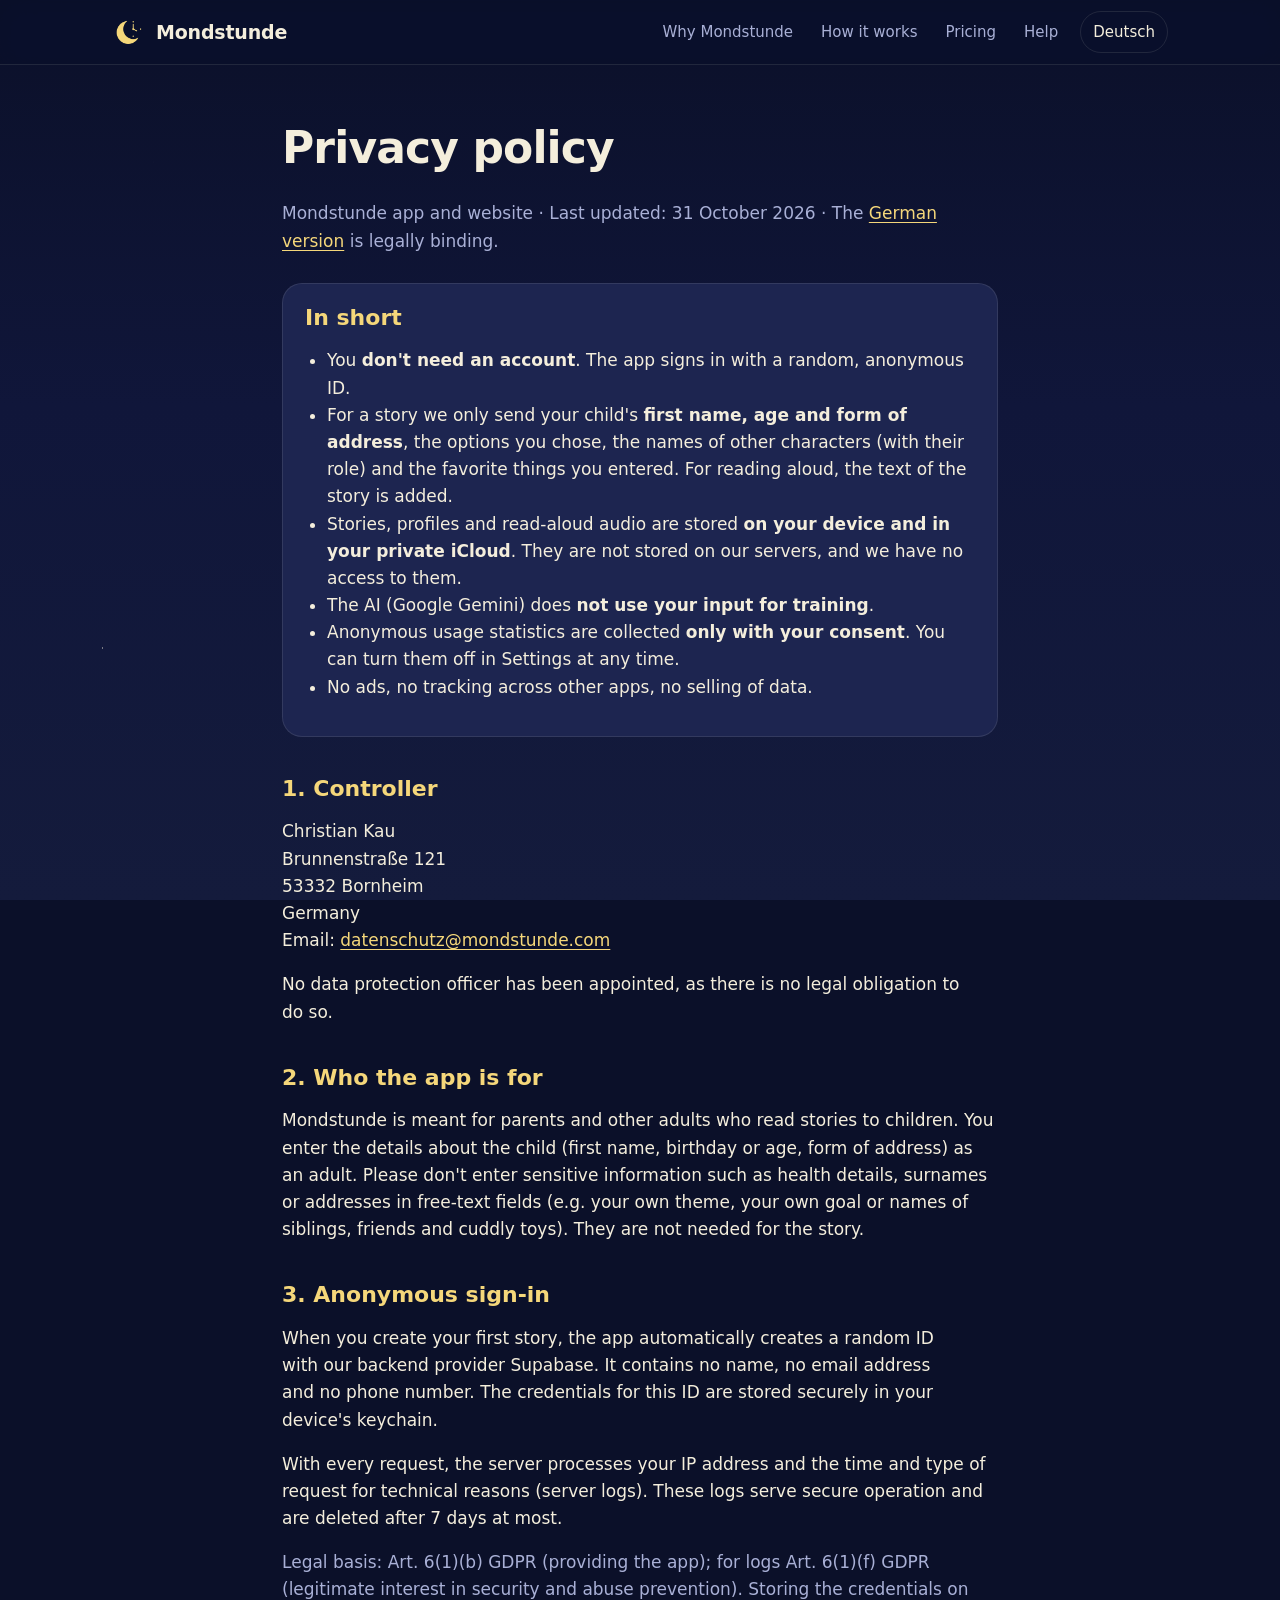
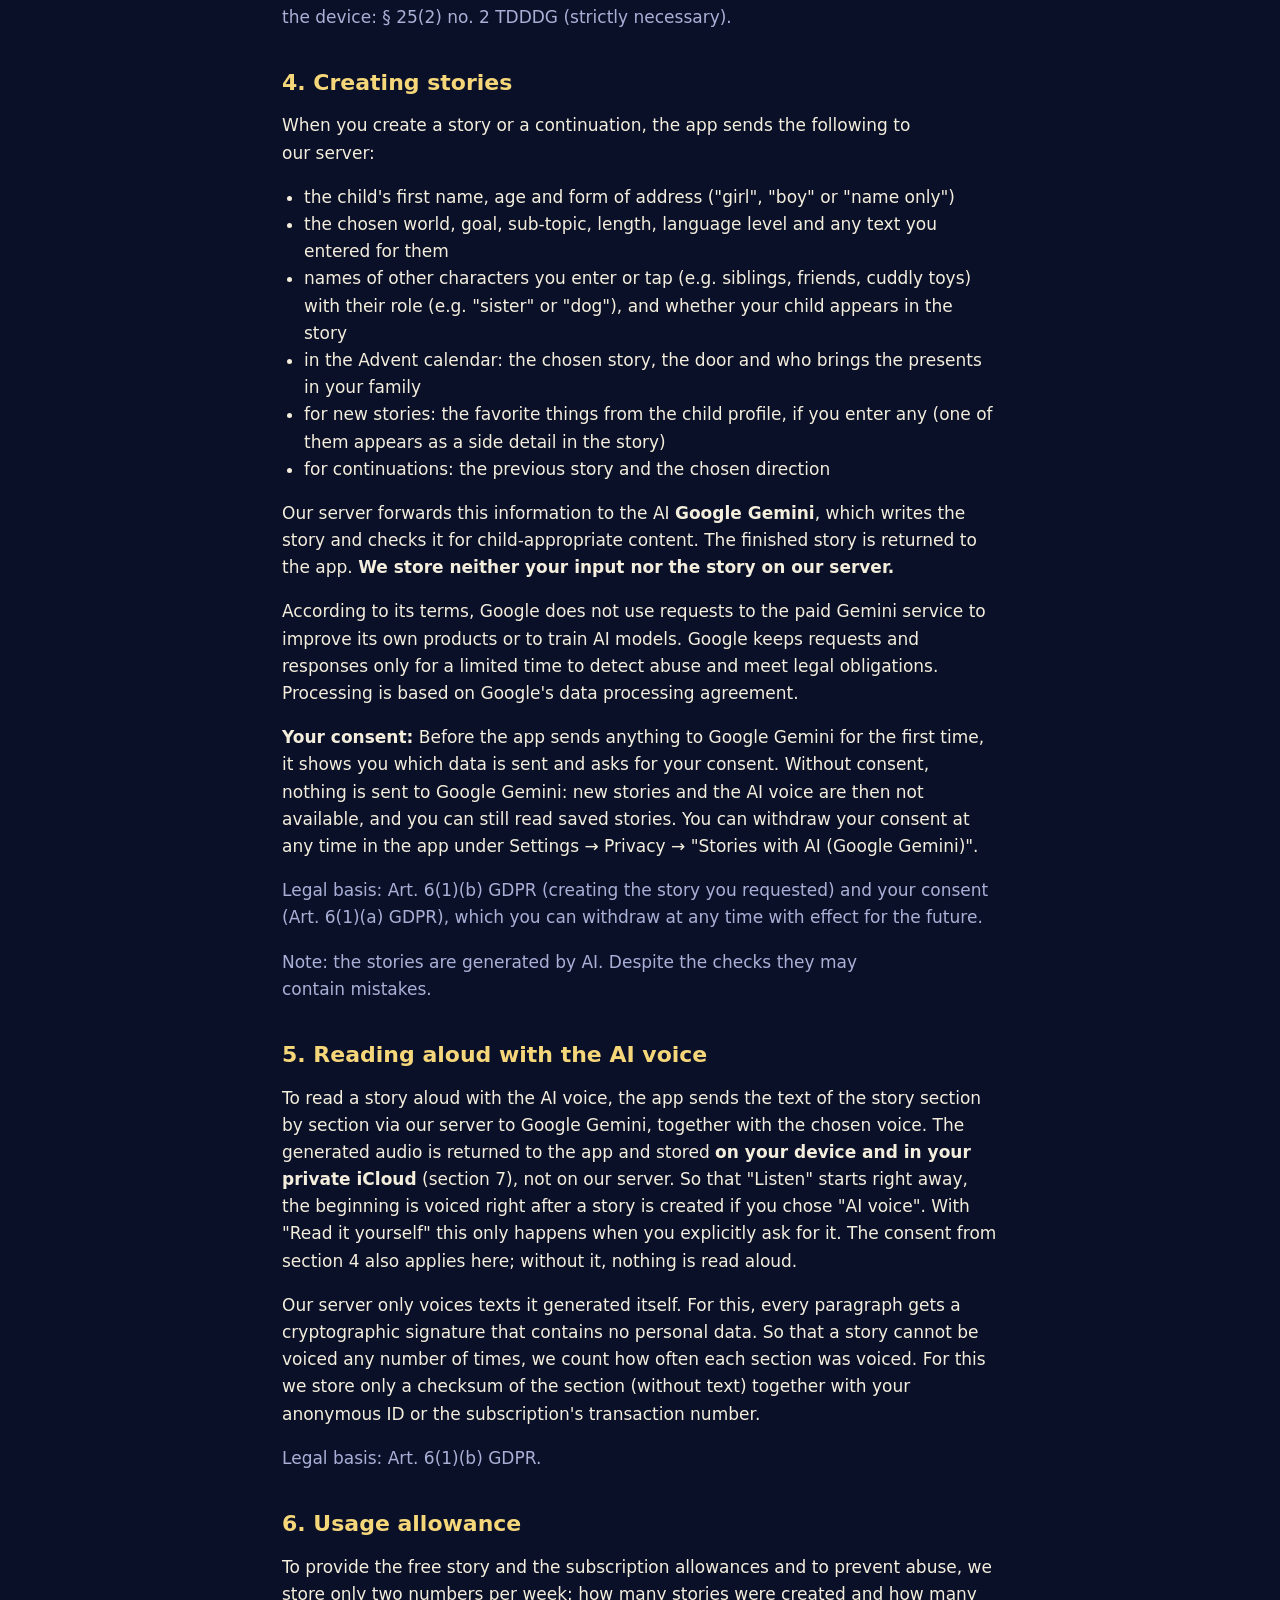
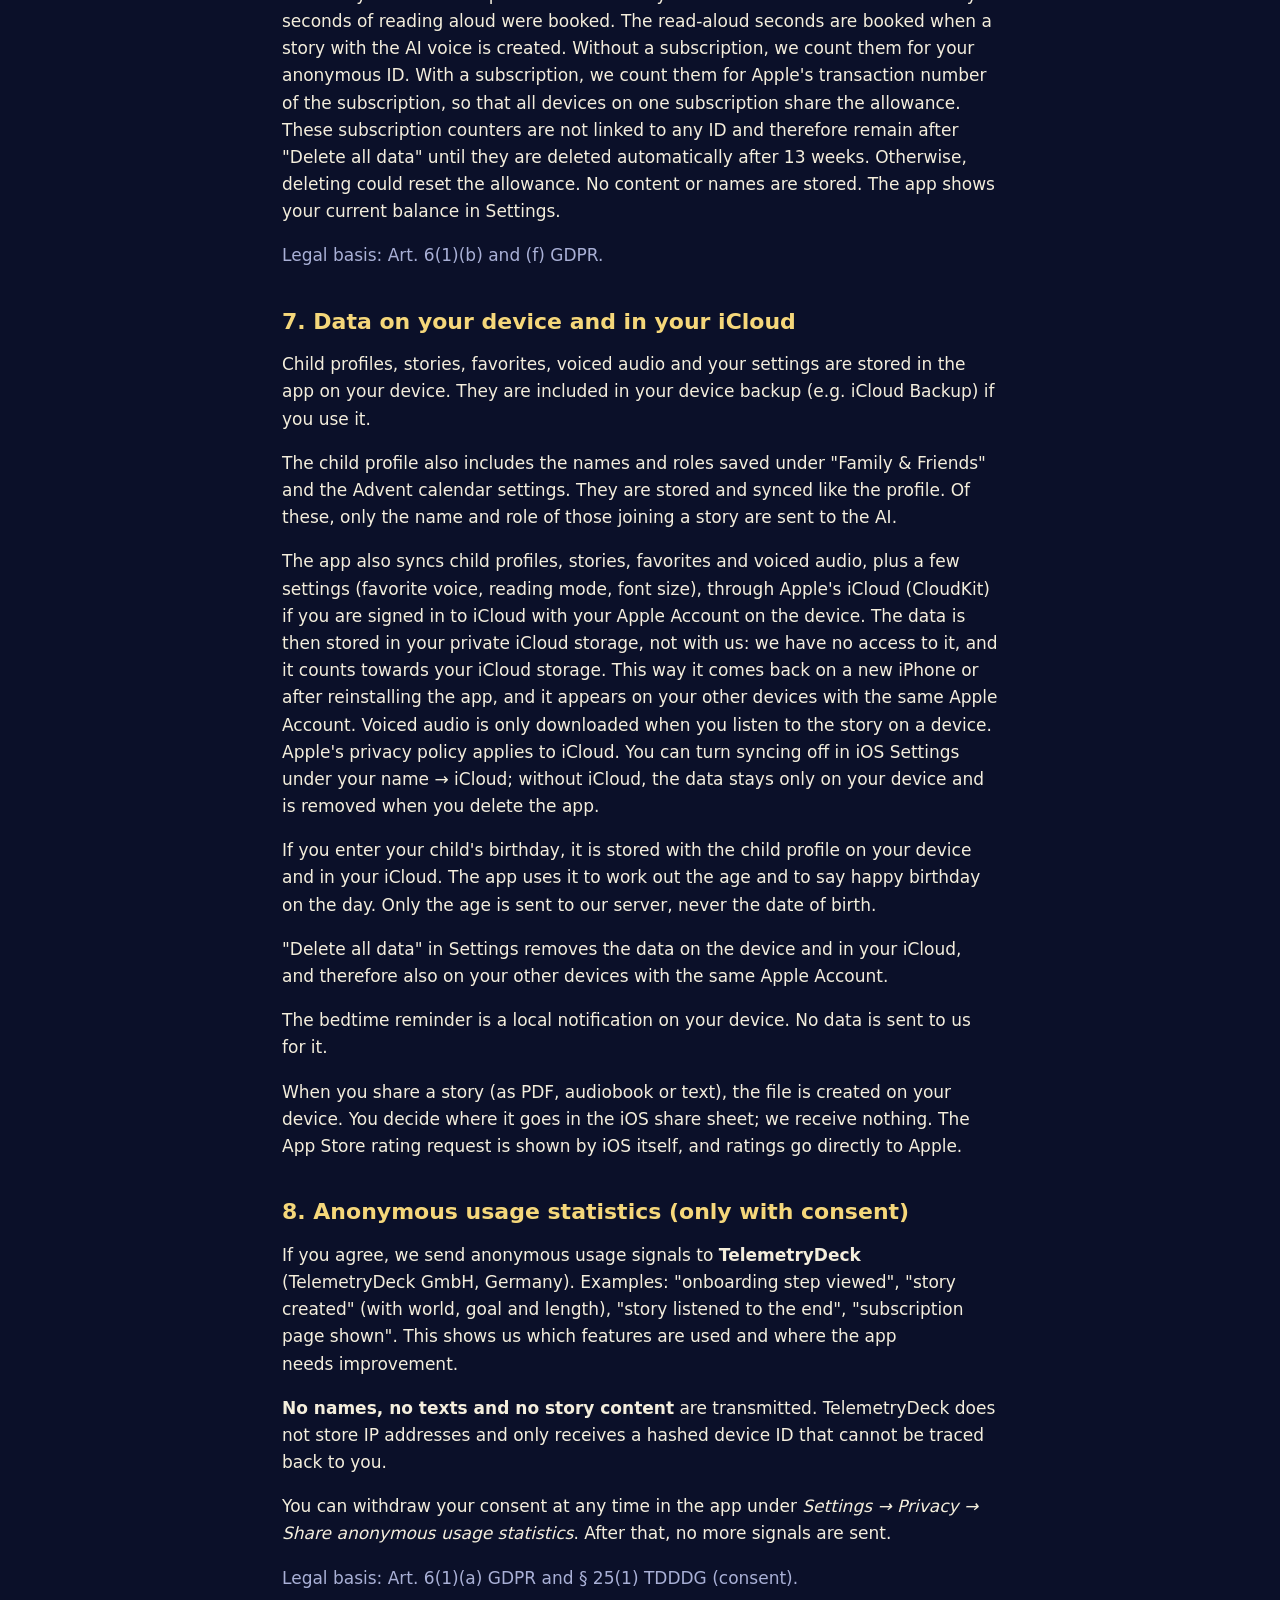
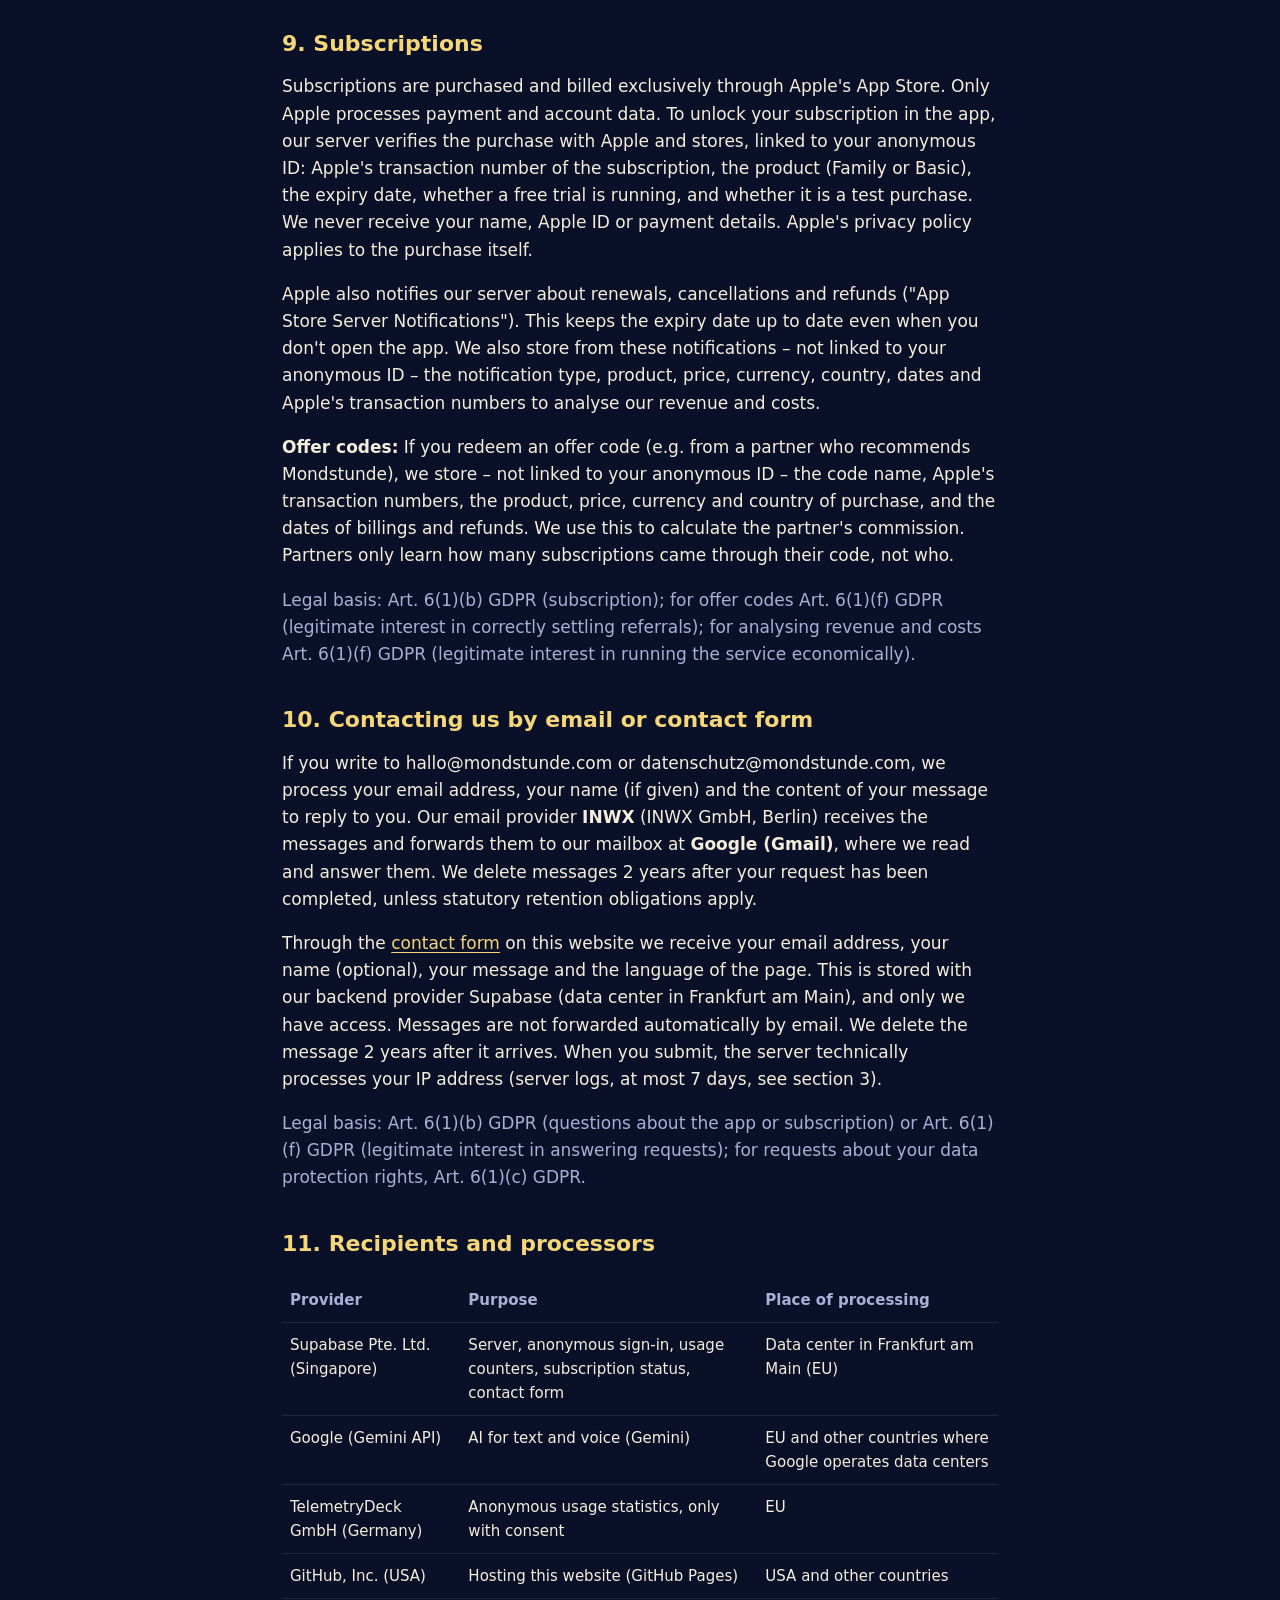
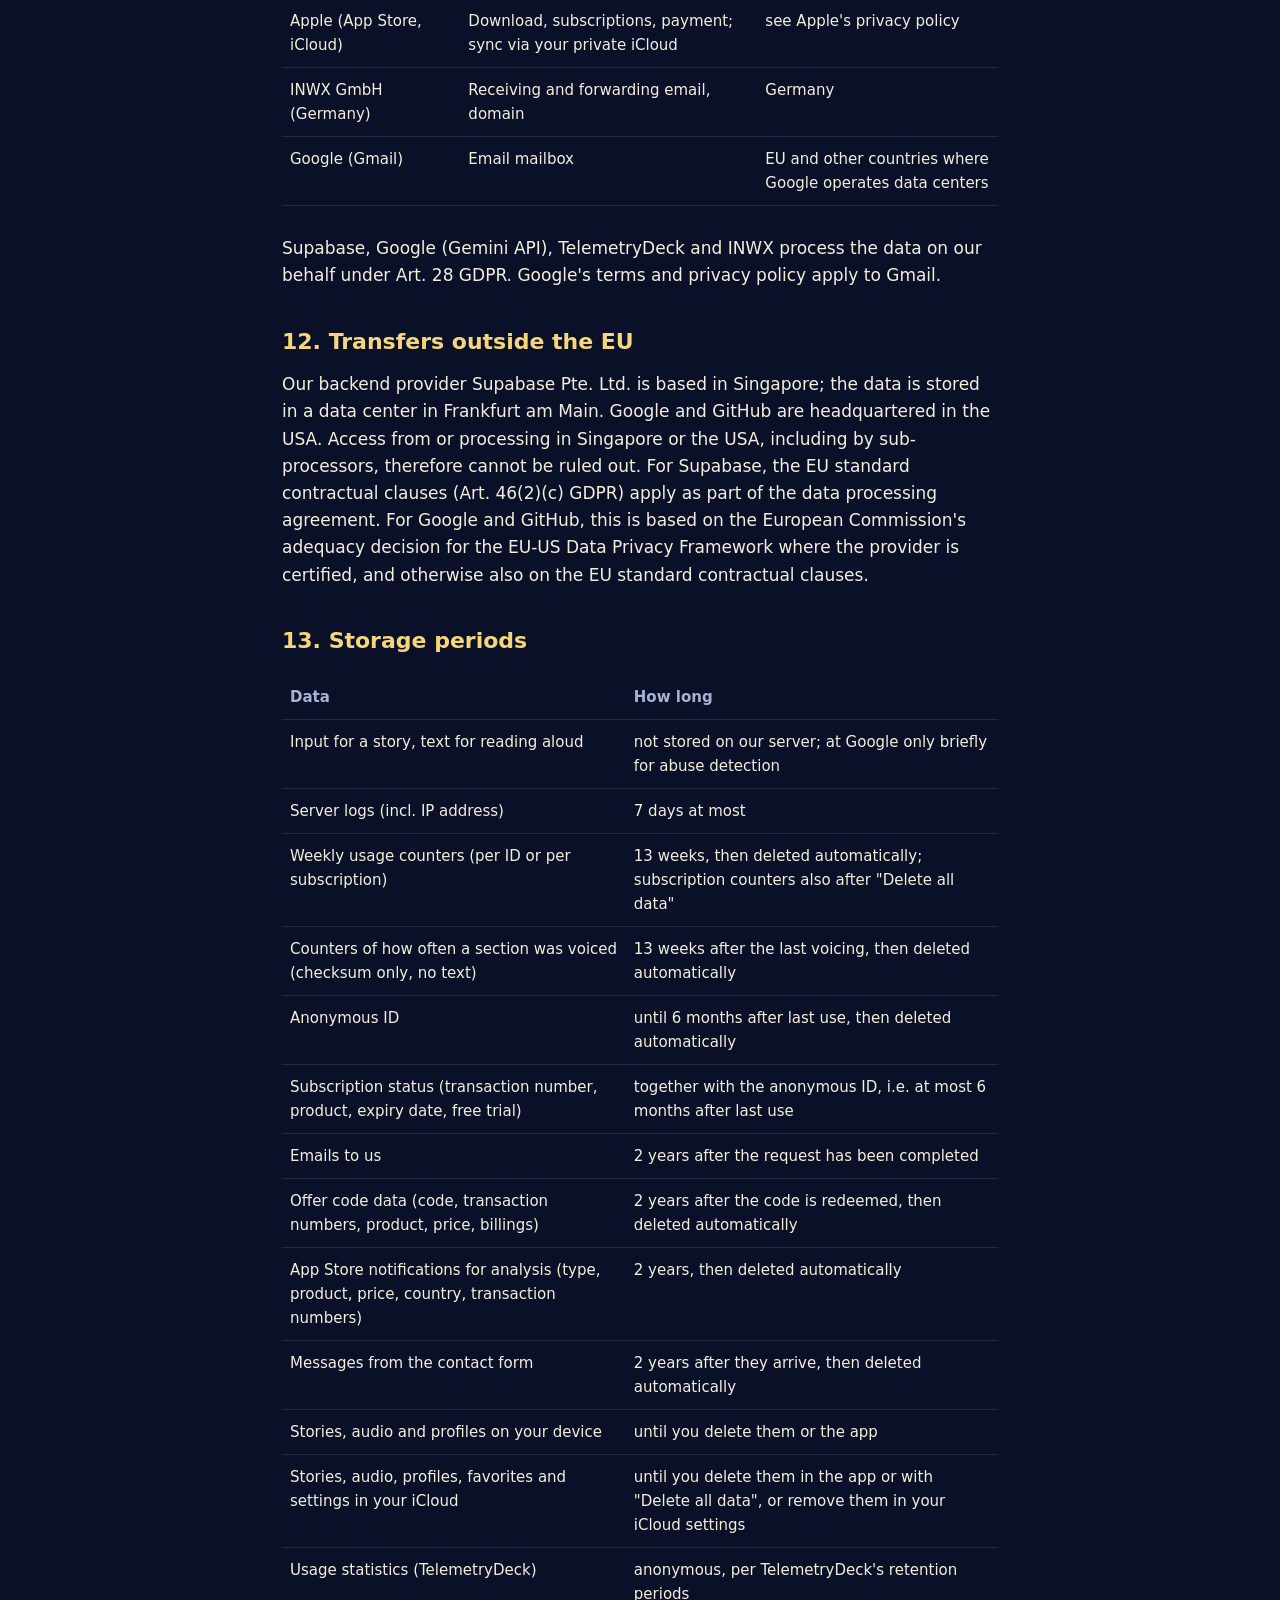
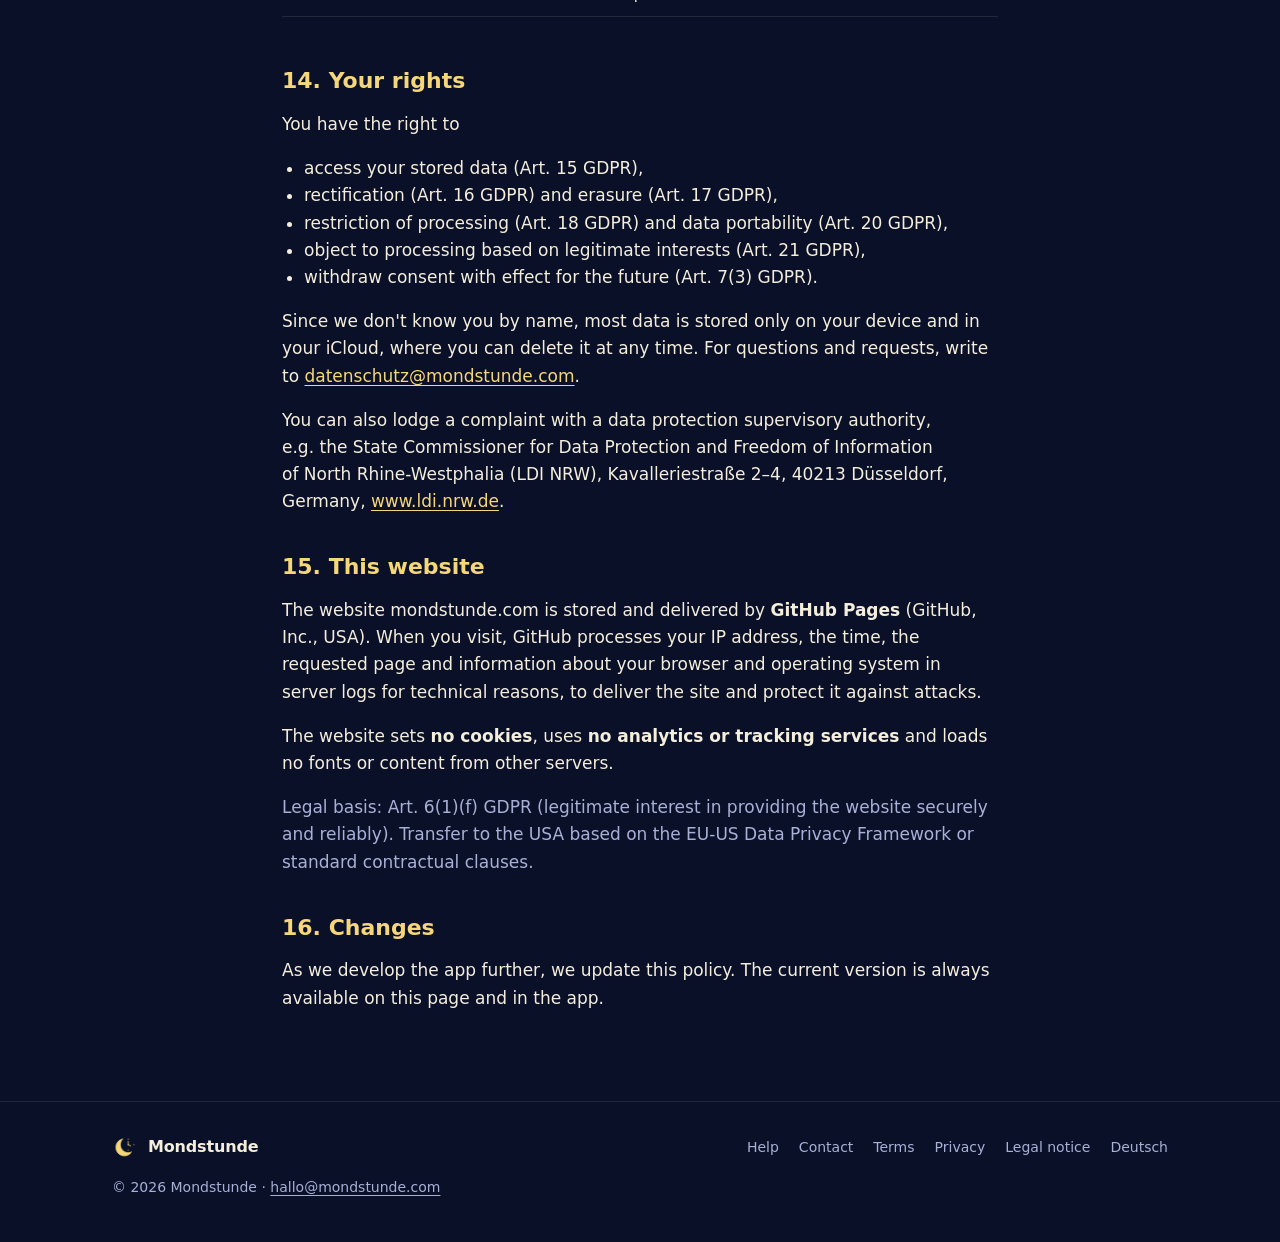
==== datenschutz/index.html @ f34cc107 "Vorlese-Minuten beim Erstellen, Audio in iCloud: FAQ und Datenschutz Minuten werden beim Erstellen e" ====
<!doctype html>
<html lang="de">
<head>
<meta charset="utf-8">
<script>
(function () {
  var here = "de", other = "/en/privacy/", pref = null;
  try {
    var chosen = new URLSearchParams(location.search).get("lang");
    if (chosen === "de" || chosen === "en") {
      pref = chosen;
      try { localStorage.setItem("lang", chosen); } catch (e) {}
      history.replaceState(null, "", location.pathname + location.hash);
    } else {
      try { pref = localStorage.getItem("lang"); } catch (e) {}
    }
    if (pref !== "de" && pref !== "en") {
      if (/bot|crawl|spider|slurp|facebookexternalhit|whatsapp|preview/i.test(navigator.userAgent)) return;
      var first = (navigator.languages && navigator.languages[0]) || navigator.language || "";
      pref = /^de(-|$)/i.test(first) ? "de" : "en";
    }
    if (pref !== here) location.replace(other + location.hash);
  } catch (e) {}
})();
</script>
<meta name="viewport" content="width=device-width, initial-scale=1, viewport-fit=cover">
<title>Datenschutzerklärung – Mondstunde</title>
<meta name="description" content="Datenschutzerklärung – Mondstunde">
<meta name="theme-color" content="#0B1029">
<meta property="og:title" content="Datenschutzerklärung – Mondstunde">
<meta property="og:description" content="Datenschutzerklärung – Mondstunde">
<meta property="og:type" content="website">
<meta property="og:site_name" content="Mondstunde">
<meta property="og:url" content="https://mondstunde.com/datenschutz/">
<meta property="og:locale" content="de_DE">
<meta property="og:image" content="https://mondstunde.com/assets/og-de.jpg?v=8063f7ff">
<meta property="og:image:width" content="1200">
<meta property="og:image:height" content="630">
<meta property="og:image:alt" content="Mondstunde: Gute-Nacht-Geschichten, die es nur für dein Kind gibt – zwei iPhones mit der App">
<meta name="twitter:card" content="summary_large_image">
<link rel="canonical" href="https://mondstunde.com/datenschutz/">
<link rel="alternate" hreflang="de" href="https://mondstunde.com/datenschutz/">
<link rel="alternate" hreflang="en" href="https://mondstunde.com/en/privacy/">
<link rel="alternate" hreflang="x-default" href="https://mondstunde.com/en/privacy/">
<link rel="icon" href="/assets/favicon.png" type="image/png">
<link rel="apple-touch-icon" href="/assets/icon-180.png">
<link rel="stylesheet" href="/assets/site.css?v=3bc97963">
</head>
<body>
<header class="top">
  <div class="wrap top-inner">
    <a class="brand" href="/"><img src="/assets/zeichen.png" alt="" width="34" height="34">Mondstunde</a>
    <nav aria-label="Hauptmenü"><a href="/#vorteile" class="wide">Vorteile</a><a href="/#so-siehts-aus" class="wide">So sieht's aus</a><a href="/#preise" class="wide">Preise</a><a href="/support/" class="wide">Hilfe</a><a href="/en/privacy/?lang=en" class="lang">English</a></nav>
  </div>
</header>
<main>
<div class="wrap narrow doc">
  <h1>Datenschutzerklärung</h1>
  <p class="muted">App und Webseite „Mondstunde“ · Stand: 31. Oktober 2026</p>

  <section class="summary">
    <h2>Das Wichtigste in Kürze</h2>
    <ul>
      <li>Du brauchst <strong>kein Konto</strong>. Die App meldet sich mit einer zufälligen, anonymen Kennung an.</li>
      <li>Für eine Geschichte übertragen wir nur <strong>Vorname, Alter und Anrede</strong> deines Kindes sowie die gewählten Optionen, die Namen weiterer Figuren (mit Rolle) und die eingetragenen Lieblingsdinge. Zum Vorlesen kommt der Text der Geschichte hinzu.</li>
      <li>Geschichten, Profile und das Vorlese-Audio liegen <strong>auf deinem Gerät und in deiner privaten iCloud</strong>. Auf unseren Servern liegen sie nicht, und wir haben keinen Zugriff darauf.</li>
      <li>Die KI (Google Gemini) nutzt deine Angaben <strong>nicht zum Training</strong>.</li>
      <li>Eine anonyme Nutzungsstatistik gibt es <strong>nur mit deiner Einwilligung</strong>. Du kannst sie jederzeit in den Einstellungen ausschalten.</li>
      <li>Keine Werbung, kein Tracking über andere Apps, kein Verkauf von Daten.</li>
    </ul>
  </section>

  <h2>1. Verantwortlicher</h2>
  <p>
Christian Kau<br>
    Brunnenstraße 121<br>
    53332 Bornheim<br>
    Deutschland<br>
    E-Mail: <a href="mailto:datenschutz@mondstunde.com">datenschutz@mondstunde.com</a>
  </p>
  <p>Ein Datenschutzbeauftragter ist nicht bestellt, da keine gesetzliche Pflicht besteht.</p>

  <h2>2. Für wen die App gedacht ist</h2>
  <p>
    „Mondstunde“ richtet sich an Eltern und andere Erwachsene, die Kindern Geschichten vorlesen.
    Die Angaben zum Kind (Vorname, Geburtstag oder Alter, Anrede) gibst du als erwachsene Person ein. Bitte gib
    in freien Textfeldern (z. B. eigenes Thema, eigenes Ziel oder Namen von Geschwistern, Freunden und Kuscheltieren)
    keine sensiblen Informationen wie Gesundheitsangaben, Nachnamen oder Adressen ein. Sie werden
    für die Geschichte nicht gebraucht.
  </p>

  <h2>3. Anonyme Anmeldung</h2>
  <p>
    Beim ersten Erstellen einer Geschichte legt die App bei unserem Backend-Anbieter Supabase
    automatisch eine zufällige Kennung an. Sie enthält keinen Namen, keine E-Mail-Adresse und keine
    Telefonnummer. Die Zugangsdaten zu dieser Kennung werden sicher im Schlüsselbund deines Geräts
    gespeichert.
  </p>
  <p>
    Bei jeder Anfrage verarbeitet der Server technisch bedingt deine IP-Adresse sowie Zeitpunkt und
    Art der Anfrage (Server-Protokolle). Diese Protokolle dienen dem sicheren Betrieb und werden
    nach höchstens 7 Tagen gelöscht.
  </p>
  <p class="muted">
    Rechtsgrundlage: Art. 6 Abs. 1 lit. b DSGVO (Bereitstellung der App), für Protokolle
    Art. 6 Abs. 1 lit. f DSGVO (berechtigtes Interesse an Sicherheit und Missbrauchsabwehr).
    Speicherung der Zugangsdaten auf dem Gerät: § 25 Abs. 2 Nr. 2 TDDDG (unbedingt erforderlich).
  </p>

  <h2>4. Geschichten erstellen</h2>
  <p>Wenn du eine Geschichte oder Fortsetzung erstellst, sendet die App folgende Angaben an unseren Server:</p>
  <ul>
    <li>Vorname, Alter und Anrede des Kindes („Mädchen“, „Junge“ oder „nur den Namen“)</li>
    <li>gewählte Welt, Ziel, Unterthema, Länge, Sprachstufe und ggf. deine eigenen Texte dazu</li>
    <li>Namen weiterer Figuren, die du einträgst oder antippst (z. B. Geschwister, Freunde, Kuscheltiere) mit ihrer Rolle (z. B. „Schwester“ oder „Hund“), und ob dein Kind selbst in der Geschichte vorkommt</li>
    <li>im Adventskalender: die gewählte Rahmenhandlung, das Türchen und wer bei euch die Geschenke bringt</li>
    <li>bei neuen Geschichten: die Lieblingsdinge aus dem Kinderprofil, falls du welche einträgst (eins davon kommt als Nebensache in der Geschichte vor)</li>
    <li>bei Fortsetzungen: die vorherige Geschichte und die gewählte Richtung</li>
  </ul>
  <p>
    Unser Server leitet diese Angaben an die KI <strong>Google Gemini</strong> weiter, die daraus die
    Geschichte schreibt und auf kindgerechte Inhalte prüft. Die fertige Geschichte geht zurück an die
    App. <strong>Wir speichern weder deine Angaben noch die Geschichte auf unserem Server.</strong>
  </p>
  <p>
    Google nutzt Anfragen an den kostenpflichtigen Gemini-Dienst laut eigenen Bedingungen nicht, um
    eigene Produkte zu verbessern oder KI-Modelle zu trainieren. Google speichert Anfragen und
    Antworten nur für einen begrenzten Zeitraum, um Missbrauch zu erkennen und gesetzliche Pflichten
    zu erfüllen. Die Verarbeitung erfolgt auf Grundlage des Auftragsverarbeitungsvertrags von Google.
  </p>
  <p>
    <strong>Deine Zustimmung:</strong> Bevor die App zum ersten Mal Angaben an Google Gemini sendet,
    zeigt sie dir, welche Daten übertragen werden, und fragt nach deiner Zustimmung. Ohne Zustimmung gehen keine
    Angaben an Google Gemini: Neue Geschichten und die KI-Stimme sind dann nicht möglich, gespeicherte Geschichten
    kannst du weiter lesen. Widerrufen kannst du die Zustimmung jederzeit in der App
    unter Einstellungen → Datenschutz → „Geschichten mit KI (Google Gemini)“.
  </p>
  <p class="muted">Rechtsgrundlage: Art. 6 Abs. 1 lit. b DSGVO (Erstellung der gewünschten Geschichte) und
    zusätzlich deine Einwilligung (Art. 6 Abs. 1 lit. a DSGVO), die du jederzeit mit Wirkung für die Zukunft widerrufen kannst.</p>
  <p class="muted">Hinweis: Die Geschichten werden von einer KI erzeugt. Trotz Prüfung können sie Fehler enthalten.</p>

  <h2>5. Vorlesen mit der KI-Stimme</h2>
  <p>
    Damit eine Geschichte mit der KI-Stimme vorgelesen werden kann, sendet die App den Text der
    Geschichte abschnittsweise über unseren Server an Google Gemini. Das erzeugte Audio wird an die
    App zurückgegeben und <strong>auf deinem Gerät und in deiner privaten iCloud</strong> gespeichert (Abschnitt 7),
    nicht auf unserem Server. Mitgesendet wird die gewählte
    Stimme. Damit „Anhören“ sofort startet, wird der Anfang direkt nach dem Erstellen vertont, wenn du
    „KI-Stimme“ gewählt hast. Bei „Selbst lesen“ geschieht das erst, wenn du es ausdrücklich möchtest.
    Auch dafür gilt die Zustimmung aus Abschnitt 4; ohne sie wird nicht vorgelesen.
  </p>
  <p>
    Unser Server vertont nur Texte, die er selbst erzeugt hat. Dazu erhält jeder Absatz eine
    kryptografische Signatur, die keine personenbezogenen Daten enthält. Damit eine Geschichte nicht beliebig
    oft vertont werden kann, zählen wir pro Abschnitt, wie oft er vertont wurde. Gespeichert wird dafür nur eine
    Prüfsumme des Abschnitts (ohne Text) zusammen mit deiner anonymen Kennung bzw. der Transaktionsnummer des Abos.
  </p>
  <p class="muted">Rechtsgrundlage: Art. 6 Abs. 1 lit. b DSGVO.</p>

  <h2>6. Nutzungskontingent</h2>
  <p>
    Um die Gratis-Geschichte und die Abo-Kontingente umzusetzen und Missbrauch zu verhindern, speichern
    wir pro Woche nur zwei Zahlen: wie viele Geschichten erstellt und wie viele Sekunden für das Vorlesen
    gebucht wurden. Die Vorlese-Sekunden werden gebucht, wenn eine Geschichte mit KI-Stimme entsteht.
    Ohne Abo zählen wir zu deiner anonymen Kennung. Mit Abo zählen wir zu Apples Transaktionsnummer des Abos,
    damit sich alle Geräte eines Abos das Kontingent teilen. Diese Abo-Zähler hängen an keiner Kennung und
    bleiben deshalb auch nach „Alle Daten löschen“ bestehen, bis sie nach 13 Wochen automatisch gelöscht werden.
    Sonst ließe sich das Kontingent durch Löschen zurücksetzen. Inhalte oder Namen werden dabei nicht gespeichert.
    Den aktuellen Stand zeigt dir die App in den Einstellungen.
  </p>
  <p class="muted">Rechtsgrundlage: Art. 6 Abs. 1 lit. b und f DSGVO.</p>

  <h2>7. Daten auf deinem Gerät und in deiner iCloud</h2>
  <p>
    Kinderprofile, Geschichten, Favoriten, vertontes Audio und deine Einstellungen liegen in der App
    auf deinem Gerät. Sie werden mit deiner Geräte-Datensicherung (z. B. iCloud-Backup) gesichert, wenn
    du diese nutzt.
  </p>
  <p>
    Zum Kinderprofil gehören auch die unter „Familie &amp; Freunde“ gemerkten Namen und Rollen
    sowie die Einstellungen des Adventskalenders. Sie werden wie das Profil gespeichert und abgeglichen.
    An die KI gehen davon nur Name und Rolle derer, die bei einer Geschichte mitspielen.
  </p>
  <p>
    Die App gleicht Kinderprofile, Geschichten, Favoriten und vertontes Audio sowie einige Einstellungen
    (Lieblingsstimme, Vorlese-Art, Schriftgröße) außerdem über Apples iCloud (CloudKit) ab, wenn du auf
    dem Gerät mit deinem Apple-Konto bei iCloud angemeldet bist. Die Daten liegen dann in deinem privaten
    iCloud-Speicher, nicht bei uns: Wir haben darauf keinen Zugriff, und sie zählen zu deinem
    iCloud-Speicherplatz. So kommen sie auf einem neuen iPhone oder nach dem Neuinstallieren der App zurück
    und erscheinen auf deinen anderen Geräten mit demselben Apple-Konto. Vertontes Audio wird erst
    heruntergeladen, wenn du die Geschichte auf einem Gerät anhörst. Für iCloud gilt die
    Datenschutzerklärung von Apple. Abschalten kannst du den Abgleich in den iOS-Einstellungen unter
    deinem Namen → iCloud; ohne iCloud bleiben die Daten nur auf deinem Gerät und werden mit der App gelöscht.
  </p>
  <p>
    Trägst du den Geburtstag deines Kindes ein, wird er mit dem Kinderprofil auf deinem Gerät und in deiner
    iCloud gespeichert. Die App berechnet daraus das Alter und gratuliert am Geburtstag. An unseren Server
    geht nur das Alter, nie das Geburtsdatum.
  </p>
  <p>
    „Alle Daten löschen“ in den Einstellungen entfernt die Daten auf dem Gerät und in deiner iCloud, also auch
    auf deinen anderen Geräten mit demselben Apple-Konto.
  </p>
  <p>
    Die Erinnerung zur Schlafenszeit ist eine lokale Mitteilung deines Geräts. Dafür werden keine Daten
    an uns gesendet.
  </p>
  <p>
    Wenn du eine Geschichte teilst (als PDF, Hörbuch oder Text), entsteht die Datei auf deinem Gerät. Wohin sie geht,
    bestimmst du im Teilen-Fenster von iOS; wir erhalten davon nichts. Die Bitte um eine Bewertung im App Store
    zeigt iOS selbst an, eine Bewertung geht direkt an Apple.
  </p>

  <h2>8. Anonyme Nutzungsstatistik (nur mit Einwilligung)</h2>
  <p>
    Wenn du zustimmst, senden wir anonyme Nutzungssignale an <strong>TelemetryDeck</strong>
    (TelemetryDeck GmbH, Deutschland). Beispiele: „Onboarding-Schritt angesehen“, „Geschichte erstellt“
    (mit Welt, Ziel und Länge), „Geschichte bis zum Ende gehört“, „Abo-Seite angezeigt“. So sehen wir,
    welche Funktionen genutzt werden und wo die App verbessert werden muss.
  </p>
  <p>
    Dabei werden <strong>keine Namen, keine Texte und keine Inhalte der Geschichten</strong> übertragen.
    TelemetryDeck speichert keine IP-Adressen und erhält nur eine verschlüsselt verfremdete
    (gehashte) Geräte-Kennung, die keinen Rückschluss auf dich zulässt.
  </p>
  <p>
    Du kannst deine Einwilligung jederzeit in der App unter <em>Einstellungen → Datenschutz →
    Anonyme Nutzungsstatistik teilen</em> widerrufen. Danach werden keine Signale mehr gesendet.
  </p>
  <p class="muted">Rechtsgrundlage: Art. 6 Abs. 1 lit. a DSGVO und § 25 Abs. 1 TDDDG (Einwilligung).</p>

  <h2>9. Abonnements</h2>
  <p>
    Abos werden ausschließlich über den App Store von Apple abgeschlossen und abgerechnet. Zahlungs- und
    Kontodaten verarbeitet nur Apple. Damit dein Abo in der App freigeschaltet wird, prüft unser Server den Kauf bei
    Apple und speichert zu deiner anonymen Kennung: Apples Transaktionsnummer des Abos, das Produkt (Familie oder Basis),
    das Ablaufdatum, ob gerade eine kostenlose Testphase läuft, und ob es sich um einen Testkauf handelt. Name, Apple-ID oder Zahlungsdaten erhalten wir nicht.
    Für den Kauf selbst gilt die Datenschutzerklärung von Apple.
  </p>
  <p>
    Apple benachrichtigt unseren Server zudem über Verlängerungen, Kündigungen und Erstattungen von Abos
    („App Store-Servermitteilungen“). Damit halten wir das Ablaufdatum aktuell, auch wenn du die App gerade nicht öffnest.
    Außerdem speichern wir aus diesen Mitteilungen – ohne Bezug zu deiner anonymen Kennung – die Art der Mitteilung, Produkt,
    Preis, Währung, Land, Zeitpunkte und Apples Transaktionsnummern, um unsere Einnahmen und Kosten auszuwerten.
  </p>
  <p>
    <strong>Aktionscodes:</strong> Löst du einen Aktionscode ein (z. B. von einer Partnerin oder einem Partner, die
    Mondstunde empfehlen), speichern wir – ohne Bezug zu deiner anonymen Kennung – den Namen des Codes, Apples
    Transaktionsnummern, das Produkt, Preis, Währung und Land des Kaufs sowie die Daten von Abrechnungen und
    Erstattungen. Daraus berechnen wir die Provision für die Partnerin oder den Partner. Sie erfahren nur, wie viele Abos
    über ihren Code abgeschlossen wurden, nicht wer.
  </p>
  <p class="muted">Rechtsgrundlage: Art. 6 Abs. 1 lit. b DSGVO (Abo), für Aktionscodes Art. 6 Abs. 1 lit. f DSGVO
    (berechtigtes Interesse an der korrekten Abrechnung von Empfehlungen), für die Auswertung von Einnahmen und Kosten
    Art. 6 Abs. 1 lit. f DSGVO (berechtigtes Interesse an einem wirtschaftlichen Betrieb).</p>

  <h2>10. Kontakt per E-Mail oder Kontaktformular</h2>
  <p>
    Wenn du uns an hallo@mondstunde.com oder datenschutz@mondstunde.com schreibst, verarbeiten wir deine E-Mail-Adresse,
    deinen Namen (falls angegeben) und den Inhalt deiner Nachricht, um dir zu antworten. Unser E-Mail-Anbieter
    <strong>INWX</strong> (INWX GmbH, Berlin) nimmt die Nachrichten an und leitet sie an unser Postfach bei
    <strong>Google (Gmail)</strong> weiter, wo wir sie lesen und beantworten. Wir löschen die Nachrichten 2 Jahre nach Abschluss deiner
    Anfrage, sofern keine gesetzlichen Aufbewahrungspflichten entgegenstehen.
  </p>
  <p>
    Über das <a href="/kontakt/">Kontaktformular</a> auf dieser Webseite erhalten wir deine E-Mail-Adresse, deinen
    Namen (freiwillig), deine Nachricht und die Sprache der Seite. Diese Angaben werden bei unserem Backend-Anbieter
    Supabase (Rechenzentrum in Frankfurt am Main) gespeichert, nur wir haben Zugriff. Es gibt keine automatische
    Weiterleitung per E-Mail. Wir löschen die Nachricht 2 Jahre nach Eingang. Beim Absenden verarbeitet der Server
    technisch deine IP-Adresse (Server-Logs, höchstens 7 Tage, siehe Abschnitt 3).
  </p>
  <p class="muted">Rechtsgrundlage: Art. 6 Abs. 1 lit. b DSGVO (Anfragen zur App oder zum Abo) bzw. lit. f DSGVO
    (berechtigtes Interesse, Anfragen zu beantworten); bei Anfragen zu deinen Datenschutzrechten Art. 6 Abs. 1 lit. c DSGVO.</p>

  <h2>11. Empfänger und Auftragsverarbeiter</h2>
  <div class="table-wrap">
    <table>
      <thead><tr><th>Anbieter</th><th>Zweck</th><th>Ort der Verarbeitung</th></tr></thead>
      <tbody>
        <tr>
          <td>Supabase Pte. Ltd. (Singapur)</td>
          <td>Server, anonyme Anmeldung, Nutzungszähler, Abo-Status, Kontaktformular</td>
          <td>Rechenzentrum in Frankfurt am Main (EU)</td>
        </tr>
        <tr>
          <td>Google (Gemini API)</td>
          <td>KI für Text und Stimme (Gemini)</td>
          <td>EU und weitere Länder, in denen Google Rechenzentren betreibt</td>
        </tr>
        <tr>
          <td>TelemetryDeck GmbH (Deutschland)</td>
          <td>Anonyme Nutzungsstatistik, nur mit Einwilligung</td>
          <td>EU</td>
        </tr>
        <tr>
          <td>GitHub, Inc. (USA)</td>
          <td>Hosting dieser Webseite (GitHub Pages)</td>
          <td>USA und weitere Länder</td>
        </tr>
        <tr>
          <td>Apple (App Store, iCloud)</td>
          <td>Download, Abos, Bezahlung; Abgleich über deine private iCloud</td>
          <td>siehe Datenschutzerklärung von Apple</td>
        </tr>
              <tr>
          <td>INWX GmbH (Deutschland)</td>
          <td>E-Mail-Empfang und Weiterleitung, Domain</td>
          <td>Deutschland</td>
        </tr>
        <tr>
          <td>Google (Gmail)</td>
          <td>E-Mail-Postfach</td>
          <td>EU und weitere Länder, in denen Google Rechenzentren betreibt</td>
        </tr>
      </tbody>
    </table>
  </div>
  <p>Supabase, Google (Gemini API), TelemetryDeck und INWX verarbeiten die Daten in unserem Auftrag nach Art. 28 DSGVO.
    Für Gmail gelten die Bedingungen und die Datenschutzerklärung von Google.</p>

  <h2>12. Übermittlung in Länder außerhalb der EU</h2>
  <p>
    Unser Backend-Anbieter Supabase Pte. Ltd. hat seinen Sitz in Singapur, die Daten liegen in einem Rechenzentrum
    in Frankfurt am Main. Google und GitHub haben ihren Hauptsitz in den USA. Ein Zugriff aus Singapur oder den USA
    oder eine Verarbeitung dort, auch durch Unterauftragsverarbeiter, ist daher nicht ausgeschlossen.
    Für Supabase gelten die EU-Standardvertragsklauseln (Art. 46 Abs. 2 lit. c DSGVO), die Teil des
    Auftragsverarbeitungsvertrags sind. Für Google und GitHub gilt der Angemessenheitsbeschluss der EU-Kommission
    zum EU-US Data Privacy Framework, soweit der Anbieter zertifiziert ist, und im Übrigen ebenfalls die
    EU-Standardvertragsklauseln.
  </p>

  <h2>13. Speicherdauer</h2>
  <div class="table-wrap">
    <table>
      <thead><tr><th>Daten</th><th>Wie lange</th></tr></thead>
      <tbody>
        <tr><td>Angaben für eine Geschichte, Text zum Vorlesen</td><td>nicht auf unserem Server gespeichert; bei Google nur kurzzeitig zur Missbrauchserkennung</td></tr>
        <tr><td>Server-Protokolle (inkl. IP-Adresse)</td><td>höchstens 7 Tage</td></tr>
        <tr><td>Wöchentliche Nutzungszähler (pro Kennung bzw. pro Abo)</td><td>13 Wochen, danach automatisch gelöscht; Zähler pro Abo auch nach „Alle Daten löschen“</td></tr>
        <tr><td>Zähler, wie oft ein Abschnitt vertont wurde (nur Prüfsumme, ohne Text)</td><td>13 Wochen nach der letzten Vertonung, dann automatisch gelöscht</td></tr>
        <tr><td>Anonyme Kennung</td><td>bis 6 Monate nach der letzten Nutzung, dann automatisch gelöscht</td></tr>
        <tr><td>Abo-Status (Transaktionsnummer, Produkt, Ablaufdatum, Testphase)</td><td>zusammen mit der anonymen Kennung, also spätestens 6 Monate nach der letzten Nutzung</td></tr>
        <tr><td>Aktionscode-Daten (Code, Transaktionsnummern, Produkt, Preis, Abrechnungen)</td><td>2 Jahre nach Einlösung des Codes, dann automatisch gelöscht</td></tr>
        <tr><td>App Store-Mitteilungen für die Auswertung (Art, Produkt, Preis, Land, Transaktionsnummern)</td><td>2 Jahre, dann automatisch gelöscht</td></tr>
        <tr><td>E-Mails an uns</td><td>2 Jahre nach Abschluss der Anfrage</td></tr>
        <tr><td>Nachrichten aus dem Kontaktformular</td><td>2 Jahre nach Eingang, dann automatisch gelöscht</td></tr>
        <tr><td>Geschichten, Audio, Profile auf deinem Gerät</td><td>bis du sie oder die App löschst</td></tr>
        <tr><td>Geschichten, Audio, Profile, Favoriten und Einstellungen in deiner iCloud</td><td>bis du sie in der App oder mit „Alle Daten löschen“ löschst oder sie in den iCloud-Einstellungen entfernst</td></tr>
        <tr><td>Nutzungsstatistik (TelemetryDeck)</td><td>anonym, nach den Fristen von TelemetryDeck</td></tr>
      </tbody>
    </table>
  </div>

  <h2>14. Deine Rechte</h2>
  <p>Du hast das Recht auf</p>
  <ul>
    <li>Auskunft über deine gespeicherten Daten (Art. 15 DSGVO),</li>
    <li>Berichtigung (Art. 16 DSGVO) und Löschung (Art. 17 DSGVO),</li>
    <li>Einschränkung der Verarbeitung (Art. 18 DSGVO) und Datenübertragbarkeit (Art. 20 DSGVO),</li>
    <li>Widerspruch gegen Verarbeitungen auf Grundlage berechtigter Interessen (Art. 21 DSGVO),</li>
    <li>Widerruf einer Einwilligung mit Wirkung für die Zukunft (Art. 7 Abs. 3 DSGVO).</li>
  </ul>
  <p>
    Da wir dich nicht namentlich kennen, liegen die meisten Daten nur auf deinem Gerät und in deiner iCloud.
    Dort kannst du sie jederzeit selbst löschen. Für Fragen und Anträge schreib uns an
    <a href="mailto:datenschutz@mondstunde.com">datenschutz@mondstunde.com</a>.
  </p>
  <p>
    Du kannst dich außerdem bei einer Datenschutz-Aufsichtsbehörde beschweren, z. B. bei
    der Landesbeauftragten für Datenschutz und Informationsfreiheit Nordrhein-Westfalen (LDI NRW), Kavalleriestraße 2–4, 40213 Düsseldorf, <a href="https://www.ldi.nrw.de">www.ldi.nrw.de</a>.
  </p>

  <h2>15. Diese Webseite</h2>
  <p>
    Die Webseite mondstunde.com wird bei <strong>GitHub Pages</strong> (GitHub, Inc., USA) gespeichert und
    ausgeliefert. Beim Aufruf verarbeitet GitHub technisch bedingt deine IP-Adresse, Zeitpunkt, die
    aufgerufene Seite und Angaben zu Browser und Betriebssystem in Server-Protokollen, um die Seite
    auszuliefern und vor Angriffen zu schützen.
  </p>
  <p>
    Die Webseite setzt <strong>keine Cookies</strong>, nutzt <strong>keine Analyse- oder Tracking-Dienste</strong>
    und lädt keine Schriften oder Inhalte von anderen Servern.
  </p>
  <p class="muted">Rechtsgrundlage: Art. 6 Abs. 1 lit. f DSGVO (berechtigtes Interesse an einer sicheren und
    zuverlässigen Bereitstellung der Webseite). Übermittlung in die USA auf Grundlage des EU-US Data Privacy
    Framework bzw. der Standardvertragsklauseln.</p>

  <h2>16. Änderungen</h2>
  <p>
    Wenn wir die App weiterentwickeln, passen wir diese Erklärung an. Die jeweils aktuelle Fassung
    findest du auf dieser Seite und in der App.
  </p>


</div>
</main>
<footer>
  <div class="wrap foot">
    <a class="brand small" href="/"><img src="/assets/zeichen.png" alt="" width="26" height="26">Mondstunde</a>
    <nav aria-label="Rechtliches"><a href="/support/">Hilfe</a><a href="/kontakt/">Kontakt</a><a href="/nutzungsbedingungen/">Nutzungsbedingungen</a><a href="/datenschutz/" aria-current="page">Datenschutz</a><a href="/impressum/">Impressum</a><a href="/en/privacy/?lang=en">English</a></nav>
    <span class="copy">© 2026 Mondstunde · <a href="mailto:hallo@mondstunde.com">hallo@mondstunde.com</a></span>
  </div>
</footer>
</body>
</html>
---- assets/site.css ----
/* Mondstunde – eine ruhige Nachtseite im Stil der App: Nachtblau, Goldgelb, runde Schrift.
   Keine externen Dateien (keine Webfonts, kein Tracking): SF Rounded auf Apple-Geräten, sonst Systemschrift. */
:root {
  --night: #141B3C;
  --night-deep: #0B1029;
  --card: #1D2550;
  --card-high: #2E3870;
  --cream: #F4EEDC;
  --mist: #A9B0D6;
  --gold: #F5D77A;
  --gold-soft: rgba(245, 215, 122, 0.14);
  --line: rgba(244, 238, 220, 0.10);
  --font: ui-rounded, "SF Pro Rounded", system-ui, -apple-system, "Segoe UI", Roboto, sans-serif;
  --gutter: clamp(16px, 4vw, 32px);
  color-scheme: dark;
}
* { box-sizing: border-box; }
html { scroll-behavior: smooth; scroll-padding-top: 80px; -webkit-text-size-adjust: 100%; }
@media (prefers-reduced-motion: reduce) { html { scroll-behavior: auto; } }
body {
  margin: 0;
  color: var(--cream);
  font: 17px/1.6 var(--font);
  background: var(--night-deep);
  overflow-x: hidden;
}
/* Sternenhimmel: zwei Ebenen feiner Punkte über einem Verlauf von Mitternacht zu Nachtblau. */
body::before {
  content: "";
  position: fixed;
  inset: 0;
  z-index: -1;
  background:
    radial-gradient(1px 1px at 12% 18%, rgba(244,238,220,.75) 50%, transparent 51%),
    radial-gradient(1px 1px at 78% 9%, rgba(244,238,220,.6) 50%, transparent 51%),
    radial-gradient(1.5px 1.5px at 64% 32%, rgba(244,238,220,.55) 50%, transparent 51%),
    radial-gradient(1px 1px at 30% 44%, rgba(244,238,220,.5) 50%, transparent 51%),
    radial-gradient(1px 1px at 88% 58%, rgba(244,238,220,.5) 50%, transparent 51%),
    radial-gradient(1.5px 1.5px at 8% 72%, rgba(244,238,220,.45) 50%, transparent 51%),
    radial-gradient(1px 1px at 46% 84%, rgba(244,238,220,.4) 50%, transparent 51%),
    radial-gradient(1px 1px at 94% 90%, rgba(244,238,220,.4) 50%, transparent 51%),
    radial-gradient(1px 1px at 22% 6%, rgba(244,238,220,.5) 50%, transparent 51%),
    radial-gradient(1.5px 1.5px at 55% 62%, rgba(245,215,122,.5) 50%, transparent 51%),
    linear-gradient(180deg, var(--night-deep) 0%, #10163A 45%, var(--night) 100%);
}
a { color: var(--gold); text-underline-offset: 3px; }
a:focus-visible, button:focus-visible, summary:focus-visible { outline: 2px solid var(--gold); outline-offset: 3px; border-radius: 8px; }
img { max-width: 100%; height: auto; display: block; }
h1, h2, h3 { text-wrap: balance; }
p { text-wrap: pretty; }
.wrap { max-width: 1120px; margin: 0 auto; padding-inline: var(--gutter); }
.narrow { max-width: 780px; }

/* Kopf: bleibt beim Scrollen sichtbar, leicht durchscheinend. */
.top {
  position: sticky;
  top: 0;
  z-index: 10;
  background: rgba(11, 16, 41, 0.72);
  backdrop-filter: saturate(140%) blur(14px);
  -webkit-backdrop-filter: saturate(140%) blur(14px);
  border-bottom: 1px solid var(--line);
}
.top-inner { display: flex; align-items: center; justify-content: space-between; gap: 16px; height: 64px; }
.brand { display: inline-flex; align-items: center; gap: 10px; color: var(--cream); text-decoration: none; font-weight: 700; font-size: 19px; letter-spacing: -0.01em; }
.brand img { width: 34px; height: 34px; }
.brand.small { font-size: 16px; }
.brand.small img { width: 26px; height: 26px; }
.top nav { display: flex; align-items: center; gap: 4px; font-size: 15px; }
.top nav a { color: var(--mist); text-decoration: none; padding: 8px 12px; border-radius: 999px; transition: color .2s, background-color .2s; }
.top nav a:hover, .top nav a[aria-current="page"] { color: var(--cream); background: rgba(244, 238, 220, 0.06); }
.top nav a.lang { border: 1px solid var(--line); margin-left: 6px; color: var(--cream); }

/* Hero */
.hero { padding-block: clamp(32px, 7vw, 88px) clamp(32px, 5vw, 64px); overflow: hidden; }
.hero-grid { display: grid; grid-template-columns: minmax(0, 1.15fr) minmax(0, 0.85fr); gap: clamp(32px, 5vw, 72px); align-items: center; }
.hero h1 { font-size: clamp(36px, 5.6vw, 64px); line-height: 1.04; letter-spacing: -0.025em; margin: 0 0 20px; }
.hero .lead { font-size: clamp(18px, 2vw, 21px); color: var(--mist); margin: 0 0 32px; max-width: 34ch; }
.cta-row { display: flex; flex-wrap: wrap; gap: 12px; align-items: center; }
.store {
  display: inline-flex; align-items: center; gap: 12px;
  background: var(--gold); color: var(--night-deep);
  font-weight: 700; font-size: 17px; line-height: 1.2;
  padding: 13px 22px 13px 18px; border-radius: 18px;
  box-shadow: 0 10px 30px rgba(245, 215, 122, 0.22), inset 0 -2px 0 rgba(0, 0, 0, 0.08);
}
.store svg { width: 24px; height: 24px; flex: none; }
.store small { display: block; font-weight: 600; font-size: 12px; opacity: .7; }
.note { color: var(--mist); font-size: 14px; margin: 14px 0 0; }
.chips { list-style: none; display: flex; flex-wrap: wrap; gap: 8px; padding: 0; margin: 28px 0 0; }
.chips li { font-size: 14px; color: var(--cream); padding: 6px 14px 6px 12px; border-radius: 999px; background: rgba(244, 238, 220, 0.06); border: 1px solid var(--line); display: inline-flex; align-items: center; gap: 8px; }
.chips li::before { content: ""; width: 6px; height: 6px; border-radius: 50%; background: var(--gold); box-shadow: 0 0 8px var(--gold); }
.hero-phone { position: relative; display: grid; place-items: center; }
.hero-phone .phone { width: min(320px, 74vw); }
.glow {
  position: absolute; width: 130%; aspect-ratio: 1; border-radius: 50%; left: 50%; top: 45%; transform: translate(-50%, -50%);
  background: radial-gradient(circle, rgba(245, 215, 122, 0.26) 0%, rgba(120, 132, 220, 0.16) 36%, transparent 64%);
  pointer-events: none;
}

/* iPhone-Rahmen: Apples offizieller Rahmen „iPhone 18 Pro Max – Silver“ ist ins Bild eingerechnet
   (WebsiteSource/tools/make_device_images.sh). Hier nur Größe und Schatten. */
.phone { margin: 0; width: 100%; filter: drop-shadow(0 24px 44px rgba(0, 0, 0, 0.55)); }
.phone img { display: block; width: 100%; height: auto; }

/* Abschnitte */
.block { padding-block: clamp(40px, 6vw, 72px); }
.eyebrow { color: var(--gold); font-weight: 700; font-size: 14px; letter-spacing: 0.06em; text-transform: uppercase; margin: 0 0 10px; }
h2 { font-size: clamp(28px, 4vw, 42px); line-height: 1.12; letter-spacing: -0.02em; margin: 0 0 12px; }
.sub { color: var(--mist); font-size: clamp(17px, 1.8vw, 19px); margin: 0 0 clamp(28px, 4vw, 44px); max-width: 58ch; }

/* Vorteile */
.grid { display: grid; grid-template-columns: repeat(3, minmax(0, 1fr)); gap: 16px; }
.card {
  background: linear-gradient(180deg, rgba(46, 56, 112, 0.55), rgba(29, 37, 80, 0.55));
  border: 1px solid var(--line);
  border-radius: 24px;
  padding: 26px;
}
.card h3 { margin: 18px 0 6px; font-size: 19px; line-height: 1.3; }
.card p { margin: 0; color: var(--mist); font-size: 16px; }
.icon { width: 44px; height: 44px; border-radius: 14px; background: var(--gold-soft); color: var(--gold); display: grid; place-items: center; border: 1px solid rgba(245, 215, 122, 0.25); }
.icon svg { width: 22px; height: 22px; }

/* So sieht's aus: drei Schritte mit Telefon. Breit nebeneinander, schmal als Zeilen (Telefon neben Text). */
.steps { list-style: none; margin: 0; padding: 0; display: grid; grid-template-columns: repeat(3, minmax(0, 1fr)); gap: clamp(20px, 3vw, 40px); }
.step { display: flex; flex-direction: column; align-items: center; text-align: center; }
.step .phone { width: min(100%, 270px); }
.step-text { margin-top: 36px; max-width: 32ch; }
.num { display: inline-grid; place-items: center; width: 34px; height: 34px; border-radius: 50%; background: var(--gold); color: var(--night-deep); font-weight: 800; font-size: 16px; }
.step h3 { font-size: 21px; margin: 12px 0 6px; }
.step p { margin: 0; color: var(--mist); font-size: 16px; }

/* Lesestufen */
.levels {
  display: grid; grid-template-columns: minmax(0, 0.9fr) minmax(0, 1.1fr); gap: clamp(24px, 5vw, 64px); align-items: center;
  background: linear-gradient(135deg, rgba(46, 56, 112, 0.6), rgba(20, 27, 60, 0.6));
  border: 1px solid var(--line); border-radius: 32px; padding: clamp(24px, 5vw, 56px);
}
.levels .sub { margin-bottom: 0; }
.level-list { list-style: none; margin: 0; padding: 0; display: grid; gap: 12px; }
.level-list li { background: rgba(11, 16, 41, 0.55); border: 1px solid var(--line); border-radius: 20px; padding: 16px 20px; }
.level-list li:nth-child(2) { border-color: rgba(245, 215, 122, 0.45); box-shadow: 0 0 0 1px rgba(245, 215, 122, 0.15); }
.level-name { display: flex; align-items: center; gap: 10px; font-weight: 700; font-size: 15px; color: var(--gold); }
.level-list p { margin: 6px 0 0; font-size: 16px; color: var(--cream); }
.bars { display: inline-flex; align-items: flex-end; gap: 3px; height: 14px; }
.bars i { width: 4px; border-radius: 2px; background: rgba(245, 215, 122, 0.25); }
.bars i:nth-child(1) { height: 6px; }
.bars i:nth-child(2) { height: 10px; }
.bars i:nth-child(3) { height: 14px; }
.bars[data-level="1"] i:nth-child(1),
.bars[data-level="2"] i:nth-child(-n+2),
.bars[data-level="3"] i { background: var(--gold); }

/* Preise */
.pricing { text-align: center; }
.pricing .sub { margin-inline: auto; }
.plans { display: grid; grid-template-columns: repeat(2, minmax(0, 1fr)); gap: 20px; max-width: 860px; margin-inline: auto; text-align: left; }
.plan { background: var(--card); border: 1px solid var(--line); border-radius: 28px; padding: clamp(24px, 3.5vw, 34px); }
.plan.featured {
  background: linear-gradient(180deg, rgba(245, 215, 122, 0.10), rgba(29, 37, 80, 0.9) 45%), var(--card);
  border-color: rgba(245, 215, 122, 0.6);
  box-shadow: 0 24px 60px rgba(245, 215, 122, 0.10);
}
.plan-head { display: flex; align-items: center; justify-content: space-between; gap: 12px; }
.plan h3 { font-size: 22px; margin: 0; }
.badge { background: var(--gold); color: var(--night-deep); font-size: 13px; font-weight: 700; padding: 4px 12px; border-radius: 999px; }
.price { font-size: clamp(36px, 4.4vw, 44px); font-weight: 800; letter-spacing: -0.02em; margin: 14px 0 0; font-variant-numeric: tabular-nums; line-height: 1.1; }
.price small { font-size: 16px; font-weight: 600; color: var(--mist); letter-spacing: 0; }
.yearly { color: var(--mist); font-size: 15px; margin: 6px 0 0; }
.monthly { color: var(--mist); font-size: 13px; margin: 2px 0 0; }
.checks { list-style: none; padding: 20px 0 0; margin: 20px 0 0; border-top: 1px solid var(--line); display: grid; gap: 10px; }
.checks li { position: relative; padding-left: 30px; }
.checks li::before {
  content: ""; position: absolute; left: 0; top: 0.2em; width: 20px; height: 20px; border-radius: 50%;
  background: var(--gold-soft) url("data:image/svg+xml,%3Csvg xmlns='http://www.w3.org/2000/svg' viewBox='0 0 24 24' fill='none' stroke='%23F5D77A' stroke-width='3' stroke-linecap='round' stroke-linejoin='round'%3E%3Cpath d='M5 12.5l4.5 4.5L19 7.5'/%3E%3C/svg%3E") center / 12px no-repeat;
}
.pricing .note { margin-top: 18px; }

/* Häufige Fragen (Startseite und Hilfe) */
.faq { display: grid; gap: 10px; max-width: 820px; }
details { background: var(--card); border: 1px solid var(--line); border-radius: 18px; padding: 0 20px; margin-bottom: 10px; }
.faq details { margin-bottom: 0; }
summary { cursor: pointer; font-weight: 700; padding: 18px 32px 18px 0; list-style: none; position: relative; }
summary::-webkit-details-marker { display: none; }
summary::after { content: "+"; position: absolute; right: 0; top: 50%; transform: translateY(-50%); color: var(--gold); font-size: 24px; font-weight: 500; line-height: 1; transition: transform .2s; }
details[open] summary::after { transform: translateY(-50%) rotate(45deg); }
details p { color: var(--mist); margin: 0 0 18px; }
.more { font-weight: 700; text-decoration: none; display: inline-block; margin-top: 18px; }
.more:hover { text-decoration: underline; }

/* Abschluss */
.final {
  text-align: center; display: flex; flex-direction: column; align-items: center;
  background: radial-gradient(120% 140% at 50% 0%, rgba(245, 215, 122, 0.16), transparent 55%), linear-gradient(180deg, #1F2858, #141B3C);
  border: 1px solid var(--line); border-radius: 36px; padding: clamp(36px, 6vw, 72px) clamp(20px, 5vw, 56px);
}
.final img { width: 72px; height: 72px; filter: drop-shadow(0 0 24px rgba(245, 215, 122, 0.45)); margin-bottom: 16px; }
.final .sub { margin-inline: auto; margin-bottom: 28px; }

/* Textseiten (Hilfe, Datenschutz, Impressum) */
.doc { padding-block: 32px 72px; }
.doc h1 { font-size: clamp(32px, 4.4vw, 44px); letter-spacing: -0.02em; margin: 16px 0 6px; }
.doc h2 { font-size: 22px; color: var(--gold); margin: 40px 0 10px; letter-spacing: 0; }
.doc h3 { font-size: 18px; margin: 24px 0 6px; }
.doc .muted { color: var(--mist); }
.doc ul { padding-left: 22px; }
.doc > details:first-of-type { margin-top: 28px; }
.summary { background: var(--card); border: 1px solid var(--line); border-radius: 20px; padding: 18px 22px; margin-top: 28px; }
.summary h2 { margin-top: 4px; }
.table-wrap { overflow-x: auto; }
table { width: 100%; border-collapse: collapse; margin: 12px 0; font-size: 15px; }
th, td { text-align: left; vertical-align: top; padding: 10px 8px; border-bottom: 1px solid var(--line); }
th { color: var(--mist); font-weight: 600; }

/* Kontaktformular */
.contact-form { display: grid; gap: 18px; margin: 28px 0 24px; background: var(--card); border: 1px solid var(--line); border-radius: 24px; padding: clamp(20px, 4vw, 32px); }
.contact-form label { display: grid; gap: 8px; font-weight: 700; font-size: 15px; }
.contact-form .optional { color: var(--mist); font-weight: 500; }
.contact-form input, .contact-form textarea {
  font: 16px/1.5 var(--font); color: var(--cream); background: rgba(11, 16, 41, 0.6);
  border: 1px solid rgba(244, 238, 220, 0.18); border-radius: 14px; padding: 12px 14px; width: 100%;
}
.contact-form textarea { resize: vertical; min-height: 160px; }
.contact-form input:focus, .contact-form textarea:focus { outline: none; border-color: var(--gold); box-shadow: 0 0 0 3px rgba(245, 215, 122, 0.2); }
.contact-form .hint { color: var(--mist); font-size: 14px; font-weight: 500; margin: 0; }
.contact-form button {
  justify-self: start; font: 700 17px/1.2 var(--font); color: var(--night-deep); background: var(--gold);
  border: 0; border-radius: 16px; padding: 14px 24px; cursor: pointer; box-shadow: 0 10px 30px rgba(245, 215, 122, 0.22);
}
.contact-form button:disabled { opacity: 0.6; cursor: wait; }
.contact-form .trap { position: absolute; left: -10000px; width: 1px; height: 1px; overflow: hidden; }
.form-status { margin: 0; font-weight: 600; }
.form-status:empty { display: none; }
.form-status.ok { color: var(--gold); font-size: 18px; }
.form-status.error { color: #F2A7A0; }
[hidden] { display: none !important; }

/* Hörprobe: Rezept (was eingegeben wurde) neben dem Player mit Textmitlauf, darunter die Serien-Vorschläge. */
.listen {
  display: inline-flex; align-items: center; gap: 10px; color: var(--cream); text-decoration: none; font-weight: 700; font-size: 16px;
  padding: 12px 20px 12px 12px; border-radius: 18px; border: 1px solid rgba(244, 238, 220, 0.22); background: rgba(244, 238, 220, 0.05);
  transition: background-color .2s, border-color .2s;
}
.listen:hover { background: rgba(244, 238, 220, 0.1); border-color: rgba(245, 215, 122, 0.5); }
.listen-icon { width: 28px; height: 28px; border-radius: 50%; background: var(--gold-soft); border: 1px solid rgba(245, 215, 122, 0.35); position: relative; }
.listen-icon::after { content: ""; position: absolute; left: 11px; top: 8px; border-style: solid; border-width: 6px 0 6px 9px; border-color: transparent transparent transparent var(--gold); }

.sample-grid { display: grid; grid-template-columns: minmax(0, 0.78fr) minmax(0, 1.22fr); gap: clamp(16px, 2.5vw, 28px); align-items: start; }
.fam {
  display: inline-block; vertical-align: 1px; margin-left: 4px; font-size: 11.5px; font-weight: 700; letter-spacing: 0.02em; line-height: 1.5;
  color: var(--gold); background: var(--gold-soft); border: 1px solid rgba(245, 215, 122, 0.35); padding: 0 8px; border-radius: 999px; white-space: nowrap;
}
.ricon { display: inline-grid; place-items: center; color: var(--gold); }
.ricon svg { width: 18px; height: 18px; }

.recipe {
  position: sticky; top: 88px;
  background: linear-gradient(180deg, rgba(46, 56, 112, 0.55), rgba(29, 37, 80, 0.55));
  border: 1px solid var(--line); border-radius: 28px; padding: clamp(22px, 3vw, 30px);
}
.recipe h3 { font-size: 20px; margin: 0; }
.recipe-sub { color: var(--mist); font-size: 15px; margin: 4px 0 18px; }
.recipe-list { list-style: none; margin: 0; padding: 0; display: grid; }
.recipe-list li {
  display: grid; grid-template-columns: 36px minmax(0, 1fr); column-gap: 14px; align-items: center;
  padding: 11px 0; border-top: 1px solid var(--line);
}
.recipe-list li:first-child { border-top: 0; padding-top: 0; }
.recipe-list .ricon { grid-row: span 2; width: 36px; height: 36px; border-radius: 12px; background: var(--gold-soft); border: 1px solid rgba(245, 215, 122, 0.22); }
.rlabel { color: var(--mist); font-size: 13px; font-weight: 600; line-height: 1.3; }
.rvalue { font-size: 16px; font-weight: 600; line-height: 1.4; }
.recipe-note { color: var(--mist); font-size: 13.5px; margin: 16px 0 0; }
.recipe-note .fam { margin: 0 4px 0 0; }

.player {
  --progress: 0%;
  position: relative; overflow: hidden;
  background: radial-gradient(120% 90% at 85% 0%, rgba(245, 215, 122, 0.13), transparent 55%), linear-gradient(180deg, #1F2858, #141B3C);
  border: 1px solid rgba(245, 215, 122, 0.28); border-radius: 32px; padding: clamp(22px, 3.5vw, 36px);
  box-shadow: 0 30px 80px rgba(0, 0, 0, 0.35);
}
.player-world { display: flex; align-items: center; gap: 8px; color: var(--gold); font-weight: 700; font-size: 14px; margin: 0; }
.player h3 { font-size: clamp(24px, 3vw, 30px); line-height: 1.15; letter-spacing: -0.015em; margin: 8px 0 4px; }
.player-meta { color: var(--mist); font-size: 15px; margin: 0; }

.controls { display: flex; align-items: center; gap: 16px; margin: 24px 0 8px; }
.play {
  flex: none; width: 64px; height: 64px; border-radius: 50%; border: 0; cursor: pointer; position: relative;
  background: var(--gold); box-shadow: 0 10px 30px rgba(245, 215, 122, 0.3), inset 0 -2px 0 rgba(0, 0, 0, 0.08);
  transition: transform .15s;
}
.play:active { transform: scale(0.96); }
.play-icon { position: absolute; left: 50%; top: 50%; transform: translate(-38%, -50%); border-style: solid; border-width: 11px 0 11px 17px; border-color: transparent transparent transparent var(--night-deep); }
.playing .play-icon { width: 18px; height: 20px; transform: translate(-50%, -50%); border: 0; border-left: 6px solid var(--night-deep); border-right: 6px solid var(--night-deep); }
.track { flex: 1 1 auto; min-width: 0; }
.seek {
  -webkit-appearance: none; appearance: none; width: 100%; height: 22px; margin: 0; background: transparent; cursor: pointer;
}
.seek::-webkit-slider-runnable-track {
  height: 6px; border-radius: 3px;
  background: linear-gradient(90deg, var(--gold) var(--progress), rgba(244, 238, 220, 0.16) var(--progress));
}
.seek::-moz-range-track { height: 6px; border-radius: 3px; background: rgba(244, 238, 220, 0.16); }
.seek::-moz-range-progress { height: 6px; border-radius: 3px; background: var(--gold); }
.seek::-webkit-slider-thumb { -webkit-appearance: none; width: 16px; height: 16px; margin-top: -5px; border-radius: 50%; background: var(--cream); box-shadow: 0 2px 8px rgba(0, 0, 0, 0.4); }
.seek::-moz-range-thumb { width: 16px; height: 16px; border: 0; border-radius: 50%; background: var(--cream); }
.times { display: flex; justify-content: space-between; color: var(--mist); font-size: 13px; font-variant-numeric: tabular-nums; margin-top: 2px; }
.rain-toggle {
  flex: none; display: inline-flex; align-items: center; gap: 6px; font: 700 14px/1 var(--font); cursor: pointer;
  color: var(--mist); background: transparent; border: 1px solid var(--line); border-radius: 999px; padding: 9px 14px 9px 11px;
  transition: color .2s, background-color .2s, border-color .2s;
}
.rain-toggle .ricon { color: inherit; }
.rain-toggle[aria-pressed="true"] { color: var(--gold); background: var(--gold-soft); border-color: rgba(245, 215, 122, 0.4); }

.story-text { margin-top: 18px; border-top: 1px solid var(--line); padding-top: 18px; }
.story-text p {
  font-size: 17px; line-height: 1.75; margin: 0 0 14px; color: rgba(244, 238, 220, 0.74); cursor: pointer;
  padding-left: 14px; margin-left: -14px; border-left: 3px solid transparent; transition: color .35s, border-color .35s;
}
.story-text p:hover { color: rgba(244, 238, 220, 0.9); }
.story-text p.reading { color: var(--cream); border-left-color: var(--gold); }
.story-text.collapsed { -webkit-mask-image: linear-gradient(180deg, #000 55%, transparent); mask-image: linear-gradient(180deg, #000 55%, transparent); }
.story-text.collapsed .later { display: none; }
.more-toggle { font: 700 15px/1.2 var(--font); color: var(--gold); background: none; border: 0; padding: 6px 0; cursor: pointer; }
.more-toggle:hover { text-decoration: underline; text-underline-offset: 3px; }

.voices { margin-top: 22px; padding-top: 20px; border-top: 1px solid var(--line); }
.voices-h { font-weight: 700; font-size: 17px; margin: 0; }
.voices-sub { color: var(--mist); font-size: 14px; margin: 2px 0 14px; }
.voice-list { list-style: none; margin: 0; padding: 0; display: grid; grid-template-columns: repeat(4, minmax(0, 1fr)); gap: 10px; }
.voice {
  width: 100%; height: 100%; display: grid; grid-template-columns: 30px minmax(0, 1fr); column-gap: 10px; align-items: center; text-align: left;
  font: inherit; color: var(--cream); cursor: pointer; background: rgba(11, 16, 41, 0.45); border: 1px solid var(--line); border-radius: 18px; padding: 10px 12px;
  transition: border-color .2s, background-color .2s;
}
.voice:hover { border-color: rgba(245, 215, 122, 0.4); }
.voice.on { border-color: var(--gold); background: rgba(245, 215, 122, 0.08); }
.vplay { grid-row: span 2; width: 30px; height: 30px; border-radius: 50%; background: var(--gold-soft); border: 1px solid rgba(245, 215, 122, 0.35); position: relative; }
.vplay::after { content: ""; position: absolute; left: 11px; top: 8.5px; border-style: solid; border-width: 6px 0 6px 9px; border-color: transparent transparent transparent var(--gold); }
/* Zwei Balken à 3 px mit 3 px Lücke, mittig im 28-px-Innenraum (::after erbt box-sizing nicht von *). */
.voice.on .vplay::after { box-sizing: border-box; left: 9.5px; top: 8.5px; width: 9px; height: 11px; border: 0; border-left: 3px solid var(--gold); border-right: 3px solid var(--gold); }
.vname { font-weight: 700; font-size: 15px; line-height: 1.3; }
.vdesc { color: var(--mist); font-size: 13px; line-height: 1.3; }

.series {
  margin-top: clamp(16px, 2.5vw, 28px); border: 1px solid var(--line); border-radius: 28px; padding: clamp(22px, 3.5vw, 32px);
  background: linear-gradient(135deg, rgba(46, 56, 112, 0.5), rgba(20, 27, 60, 0.5));
}
.series h3 { font-size: 21px; margin: 0; }
.series-sub { color: var(--mist); font-size: 16px; margin: 4px 0 18px; max-width: 62ch; }
.directions { list-style: none; margin: 0; padding: 0; display: grid; grid-template-columns: repeat(3, minmax(0, 1fr)); gap: 12px; }
.directions li { background: rgba(11, 16, 41, 0.5); border: 1px solid var(--line); border-radius: 20px; padding: 16px 18px; }
.part { color: var(--gold); font-size: 12.5px; font-weight: 700; letter-spacing: 0.05em; text-transform: uppercase; }
.directions h4 { font-size: 17px; line-height: 1.3; margin: 4px 0 4px; }
.directions p { color: var(--mist); font-size: 15px; margin: 0; }
.honest { color: var(--mist); font-size: 14px; margin: 16px 0 0; text-align: center; }

@media (max-width: 960px) {
  .sample-grid { grid-template-columns: 1fr; }
  .recipe { position: static; }
  .player { order: -1; }
}
@media (max-width: 640px) {
  .voice-list { grid-template-columns: repeat(2, minmax(0, 1fr)); }
}
@media (max-width: 860px) {
  .cta-row { flex-direction: column; align-items: center; }
}
@media (max-width: 560px) {
  .controls { flex-wrap: wrap; gap: 12px 14px; }
  .play { width: 56px; height: 56px; }
  .track { flex-basis: calc(100% - 70px); }
  .rain-toggle { margin-left: 70px; }
  .story-text p { font-size: 16px; }
  .directions { grid-template-columns: 1fr; }
  .recipe-list .rvalue { font-size: 15px; }
}

/* Fuß */
footer { border-top: 1px solid var(--line); padding-block: 32px 44px; color: var(--mist); font-size: 14px; background: rgba(11, 16, 41, 0.5); }
.foot { display: flex; flex-wrap: wrap; align-items: center; gap: 16px 32px; justify-content: space-between; }
footer nav { display: flex; flex-wrap: wrap; gap: 6px 20px; }
footer a { color: var(--mist); }
footer nav a { text-decoration: none; }
footer nav a:hover { color: var(--cream); }
.copy { width: 100%; }

/* Tablet */
@media (max-width: 960px) {
  .grid { grid-template-columns: repeat(2, minmax(0, 1fr)); }
  .levels { grid-template-columns: 1fr; }
  .top nav a.wide { display: none; }
}
@media (max-width: 860px) {
  .hero-grid { grid-template-columns: 1fr; text-align: center; }
  .hero .lead { margin-inline: auto; }
  .cta-row, .chips { justify-content: center; }
  .hero-phone { margin-top: 8px; }
}
/* Schmal: Schritte als Zeilen, Telefon und Text nebeneinander, abwechselnd links und rechts. */
@media (max-width: 760px) {
  .steps { grid-template-columns: 1fr; gap: 44px; }
  .step { display: grid; grid-template-columns: minmax(0, 0.85fr) minmax(0, 1fr); gap: clamp(16px, 5vw, 32px); align-items: center; text-align: left; }
  .step .phone { width: 100%; max-width: 240px; justify-self: center; }
  .step-text { margin-top: 0; }
  .step:nth-child(even) .phone { order: 2; }
  .plans { grid-template-columns: 1fr; }
}
@media (max-width: 560px) {
  body { font-size: 16px; }
  .grid { grid-template-columns: 1fr; }
  .card { padding: 18px 20px; display: grid; grid-template-columns: 44px 1fr; column-gap: 16px; }
  .card .icon { grid-row: span 2; }
  .card h3 { margin: 0 0 4px; font-size: 18px; }
  .card p { font-size: 15px; }
  .step h3 { font-size: 18px; }
  .step p { font-size: 15px; }
  .brand { font-size: 18px; }
}

/* Fehlerseite 404: schlafender Mond, kurze Erklärung, Wege zurück. Mit JavaScript nur die passende Sprache. */
.nf { min-height: calc(100vh - 64px); display: grid; align-content: center; justify-items: center; text-align: center; gap: 8px; padding-block: 48px 72px; }
.nf-moon { position: relative; width: 132px; height: 132px; margin-bottom: 20px; }
.nf-moon img { width: 100%; height: 100%; filter: drop-shadow(0 0 32px rgba(245, 215, 122, 0.35)); }
.nf-moon span { position: absolute; color: var(--gold); font-weight: 800; opacity: 0; animation: nf-z 3.6s ease-in-out infinite; }
.nf-moon span:nth-of-type(1) { right: -6px; top: 18px; font-size: 18px; }
.nf-moon span:nth-of-type(2) { right: -22px; top: -2px; font-size: 22px; animation-delay: 1.2s; }
.nf-moon span:nth-of-type(3) { right: -40px; top: -24px; font-size: 27px; animation-delay: 2.4s; }
@keyframes nf-z { 0% { opacity: 0; transform: translate(0, 8px); } 30% { opacity: .9; } 100% { opacity: 0; transform: translate(10px, -14px); } }
@media (prefers-reduced-motion: reduce) { .nf-moon span { animation: none; opacity: .7; } }
.nf-text { max-width: 560px; }
.nf-text + .nf-text { margin-top: 40px; }
.nf h1, .nf .nf-h { font-size: clamp(32px, 5vw, 52px); line-height: 1.08; letter-spacing: -0.02em; margin: 0 0 16px; }
.nf .lead { color: var(--mist); font-size: clamp(17px, 2vw, 20px); margin: 0 auto 28px; max-width: 40ch; }
.nf .cta-row { justify-content: center; }
.nf a.store { text-decoration: none; }
.nf-help { margin: 22px 0 0; }
.nf-help a { color: var(--mist); }
.js.nf-de [data-nf="en"], .js.nf-en [data-nf="de"] { display: none; }

/* Vorlesen ohne Bildschirm: Lautsprecher im Kinderzimmer */
.speaker { display: grid; grid-template-columns: minmax(0, 1fr) minmax(0, 1fr); gap: clamp(24px, 5vw, 64px); align-items: center; }
.speaker-art { margin: 0; }
.speaker-art img { width: 100%; height: auto; border-radius: 28px; border: 1px solid var(--line); box-shadow: 0 30px 80px rgba(0, 0, 0, 0.35); }
.speaker .sub { margin-bottom: 28px; }
.speaker-steps { list-style: none; padding: 0; margin: 0 0 8px; display: grid; gap: 18px; }
.speaker-steps li { display: grid; grid-template-columns: 34px minmax(0, 1fr); gap: 14px; align-items: start; }
.speaker-steps h3 { margin: 3px 0 4px; font-size: 18px; line-height: 1.3; }
.speaker-steps p { margin: 0; color: var(--mist); font-size: 16px; }
.speaker .more { margin-top: 10px; }
.fine { color: var(--mist); font-size: 12px; opacity: 0.7; margin: 14px 0 0; }
@media (max-width: 860px) { .speaker { grid-template-columns: 1fr; } }
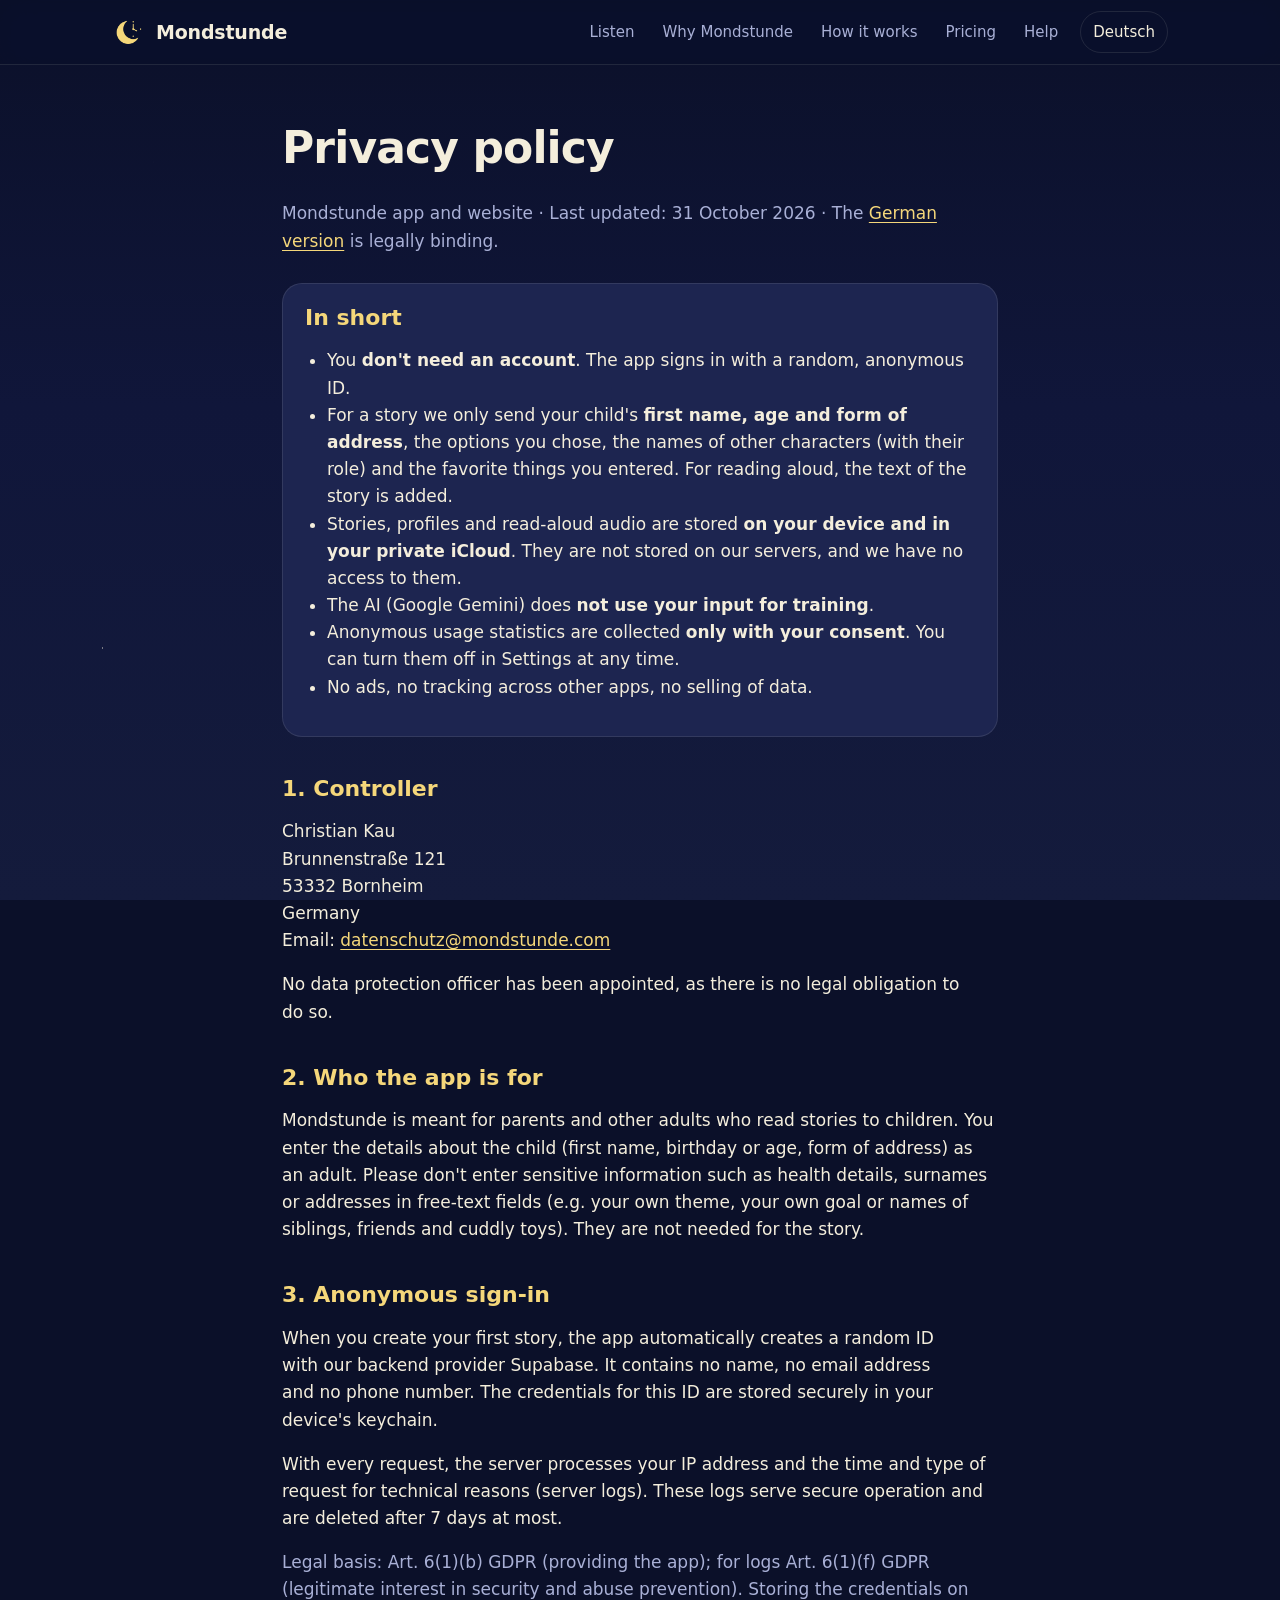
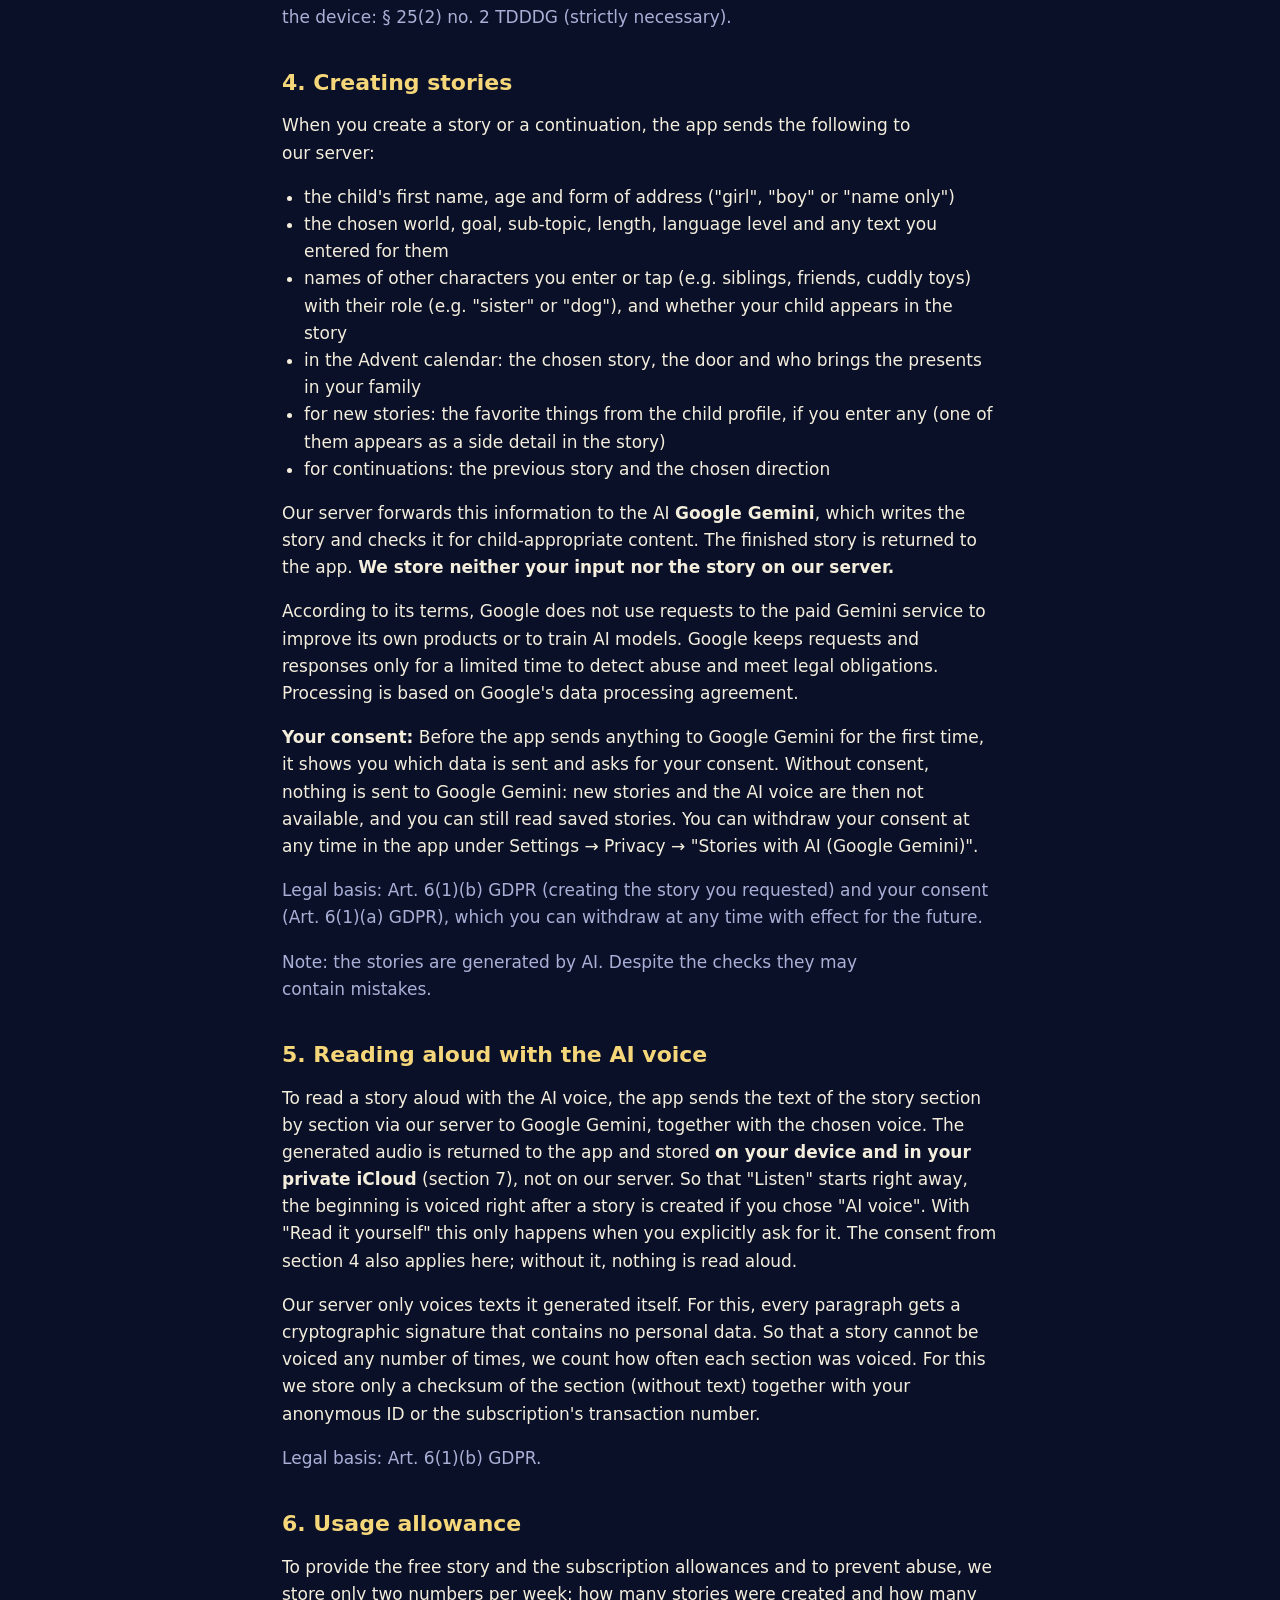
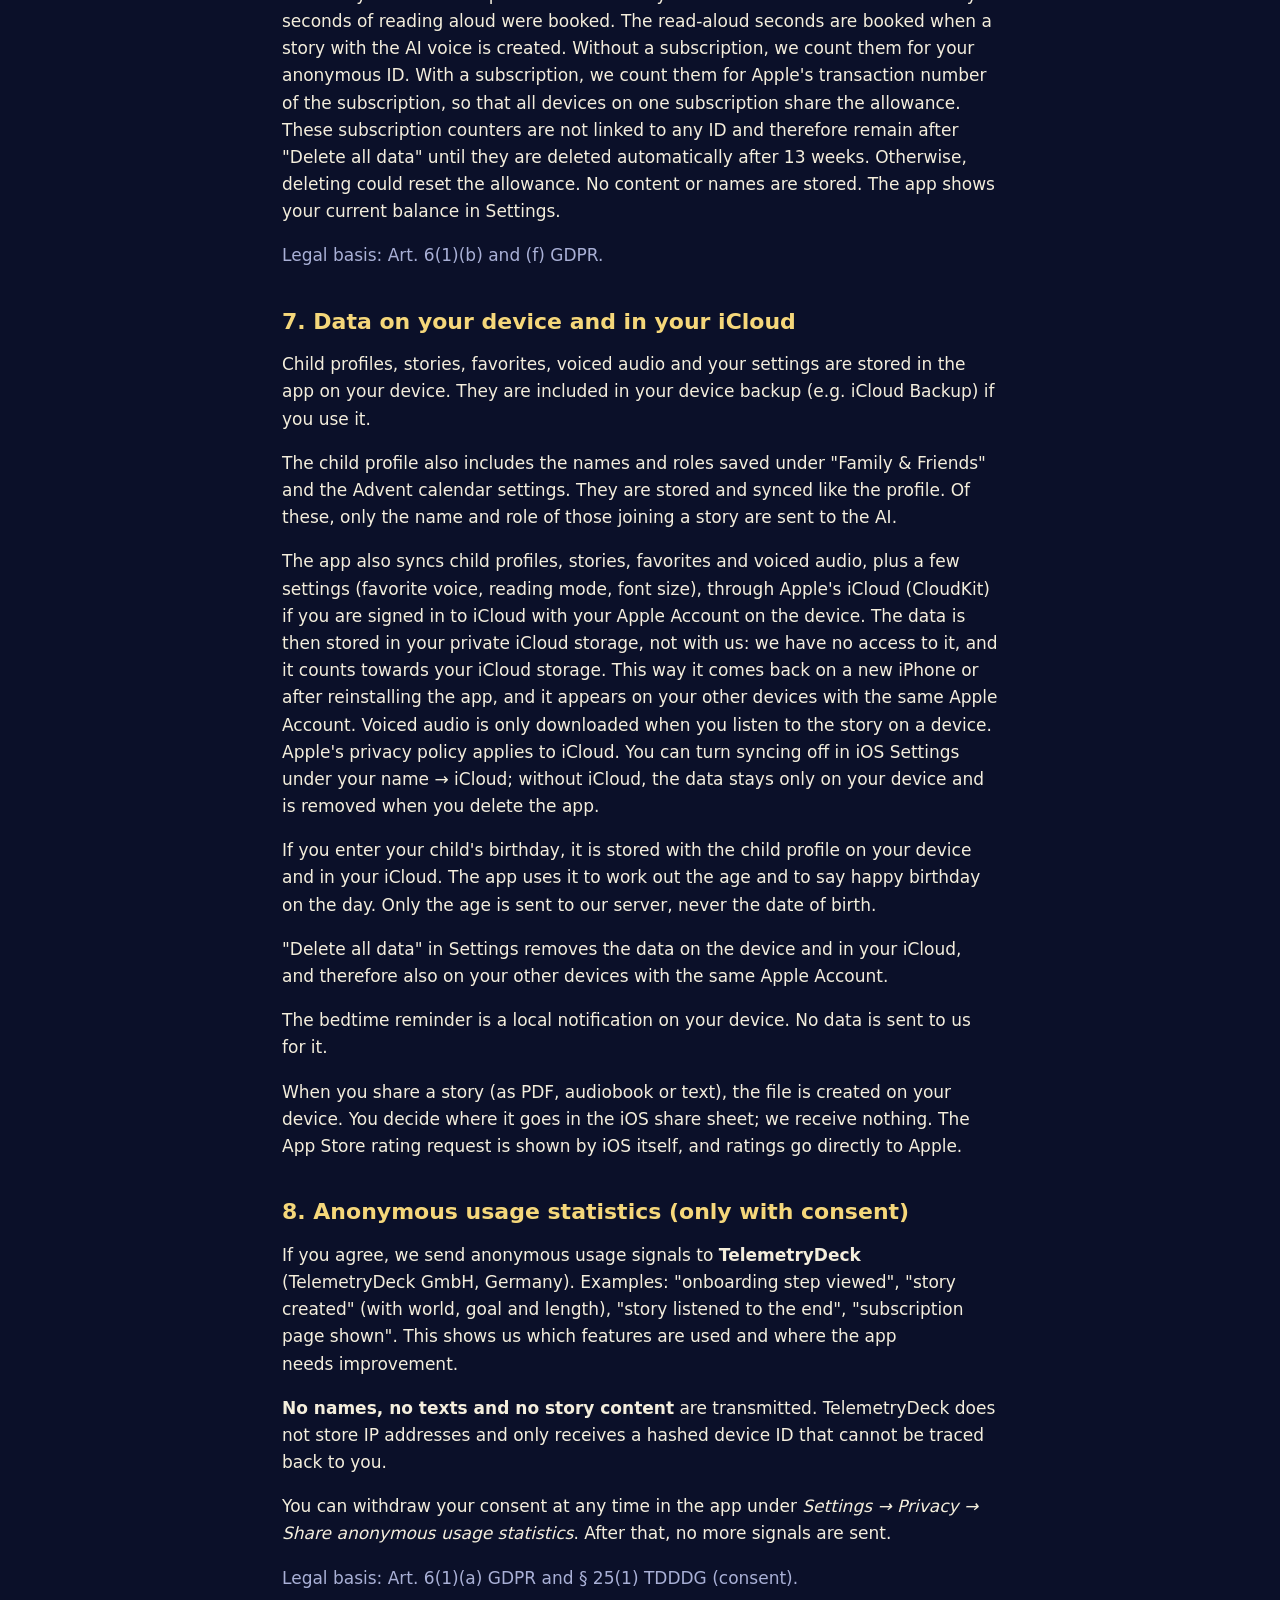
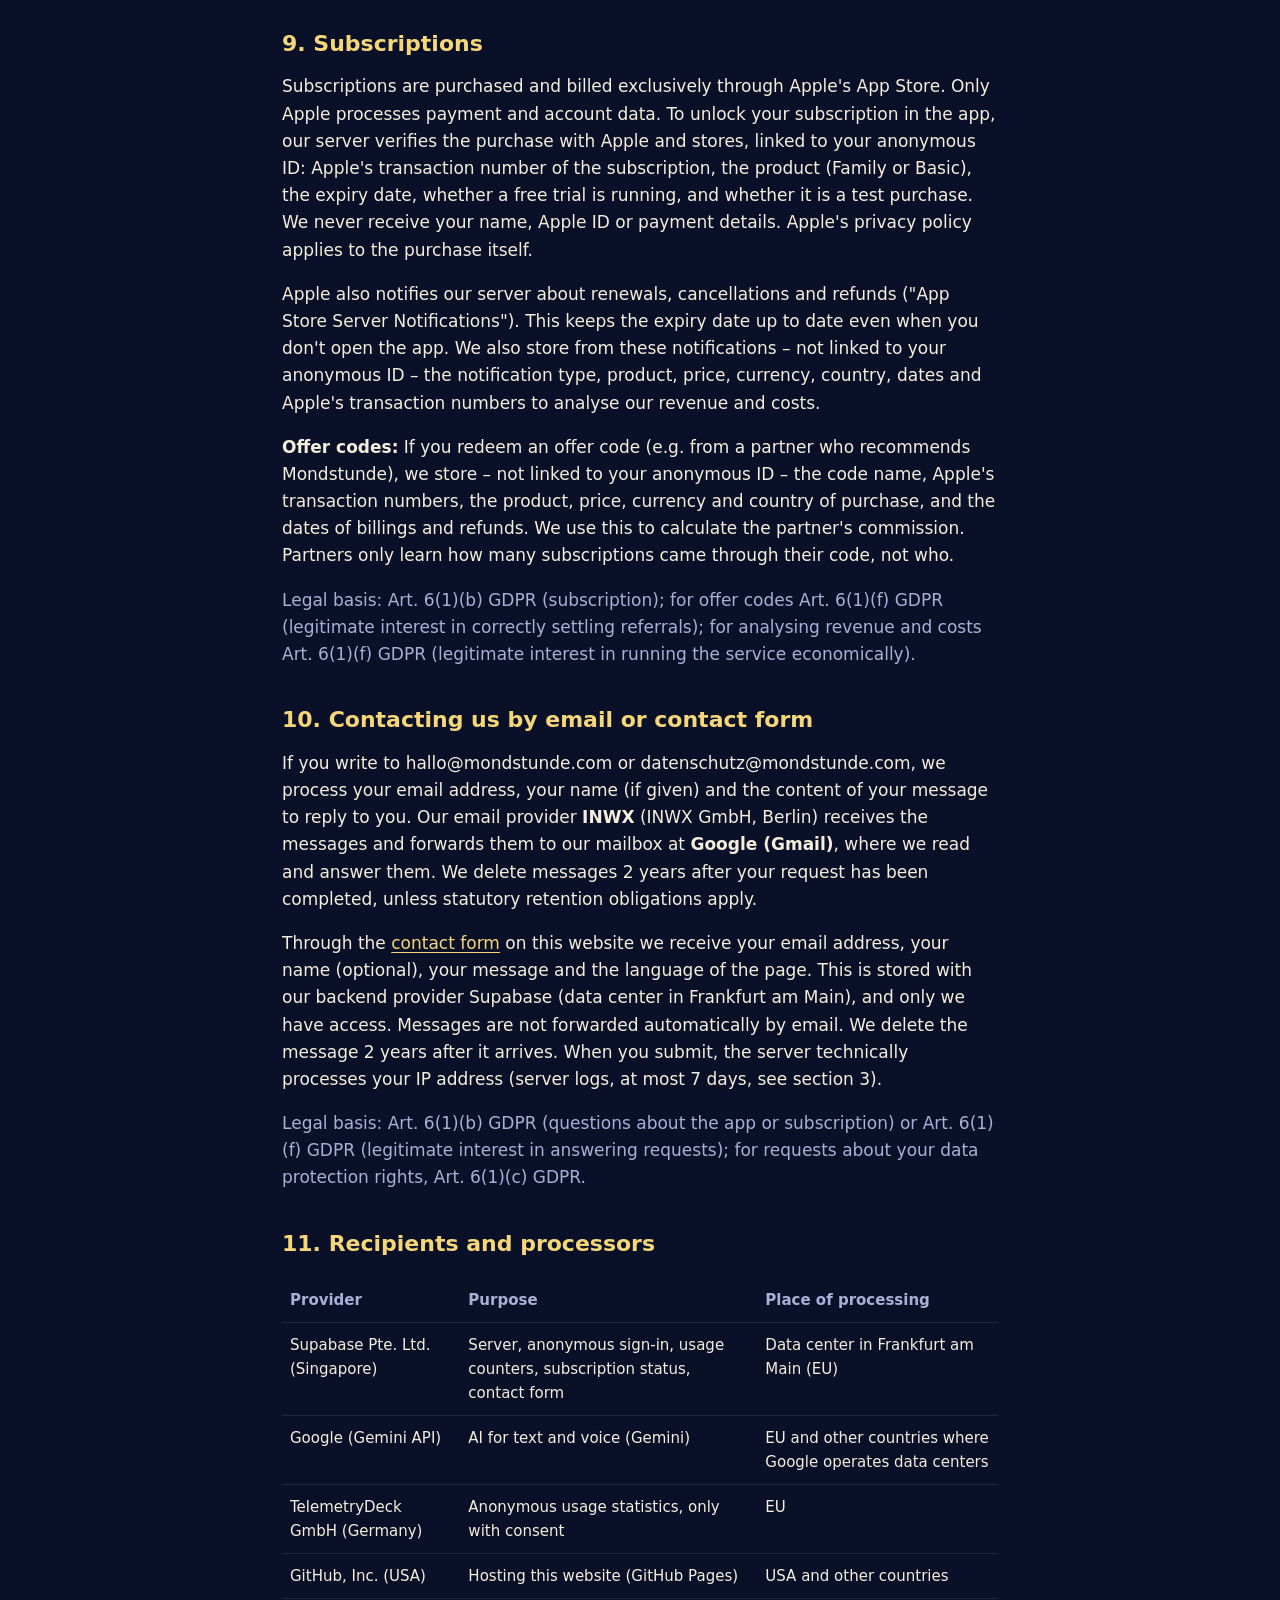
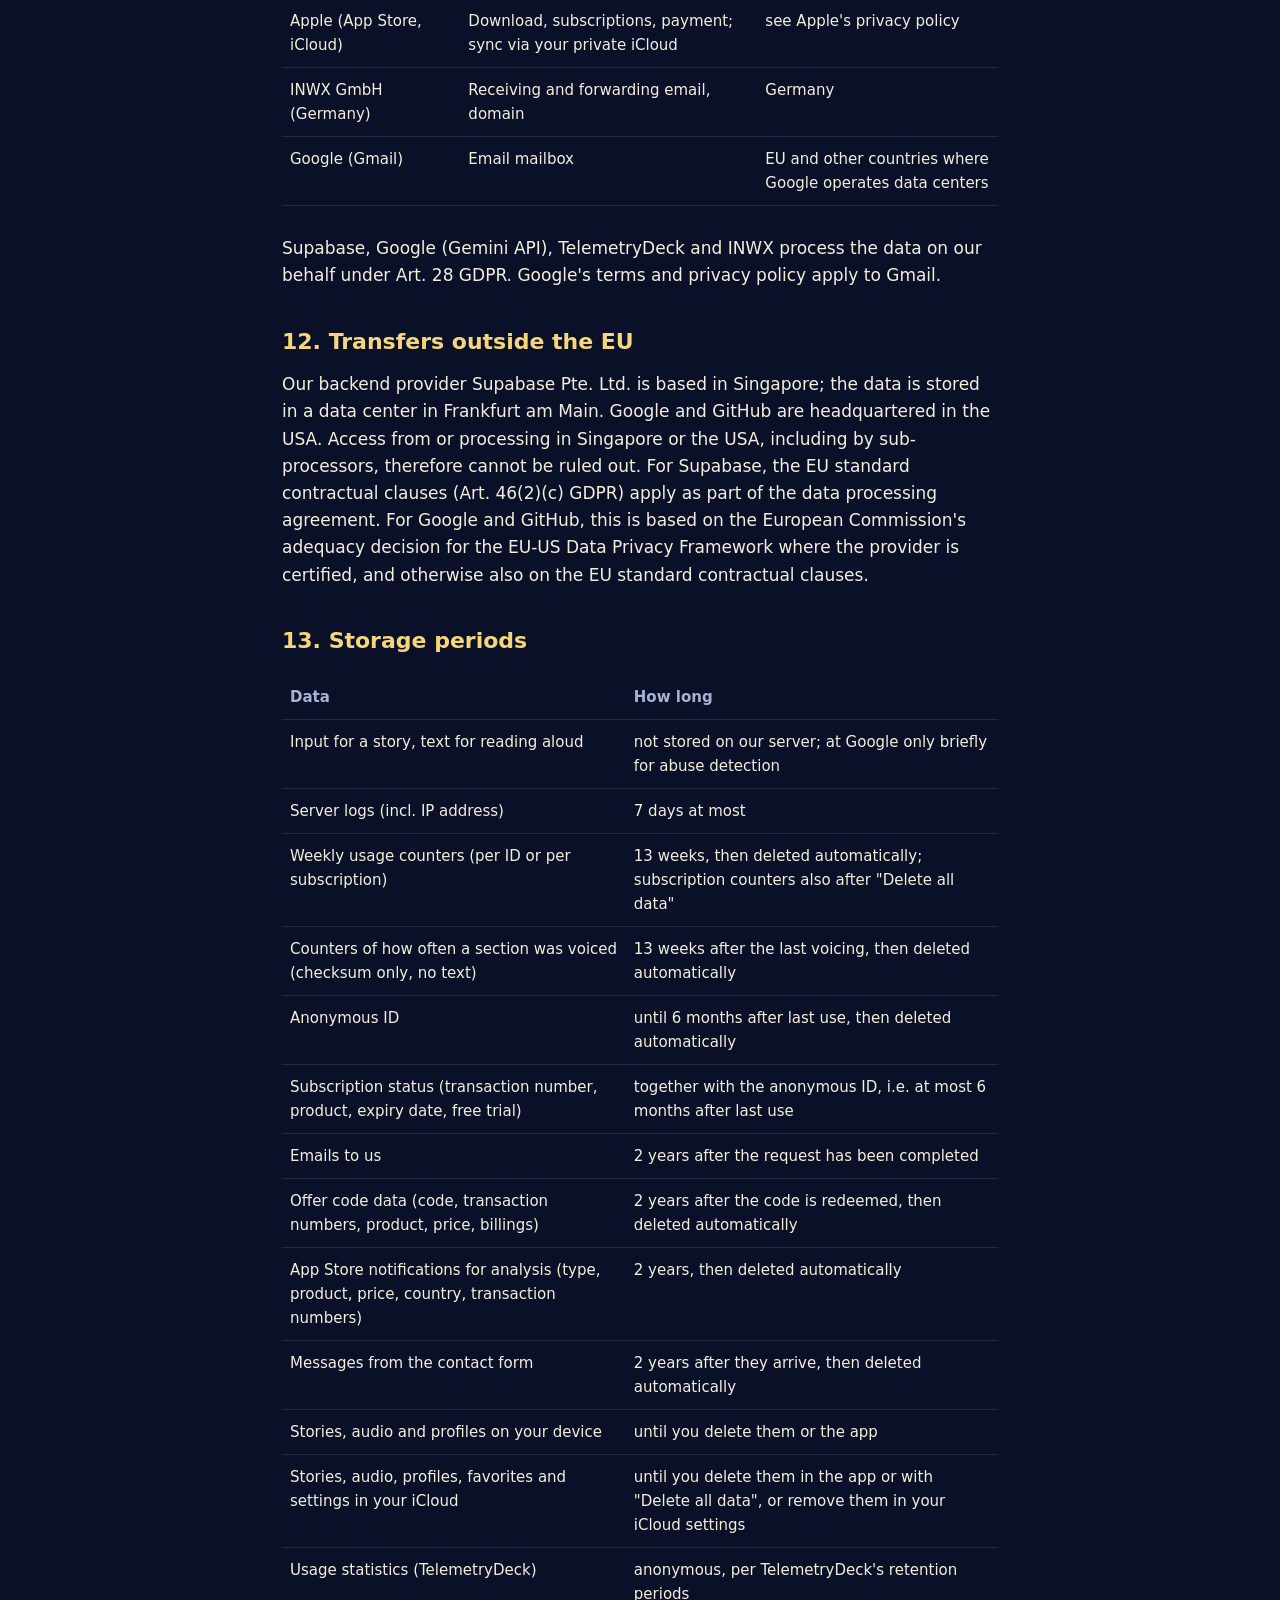
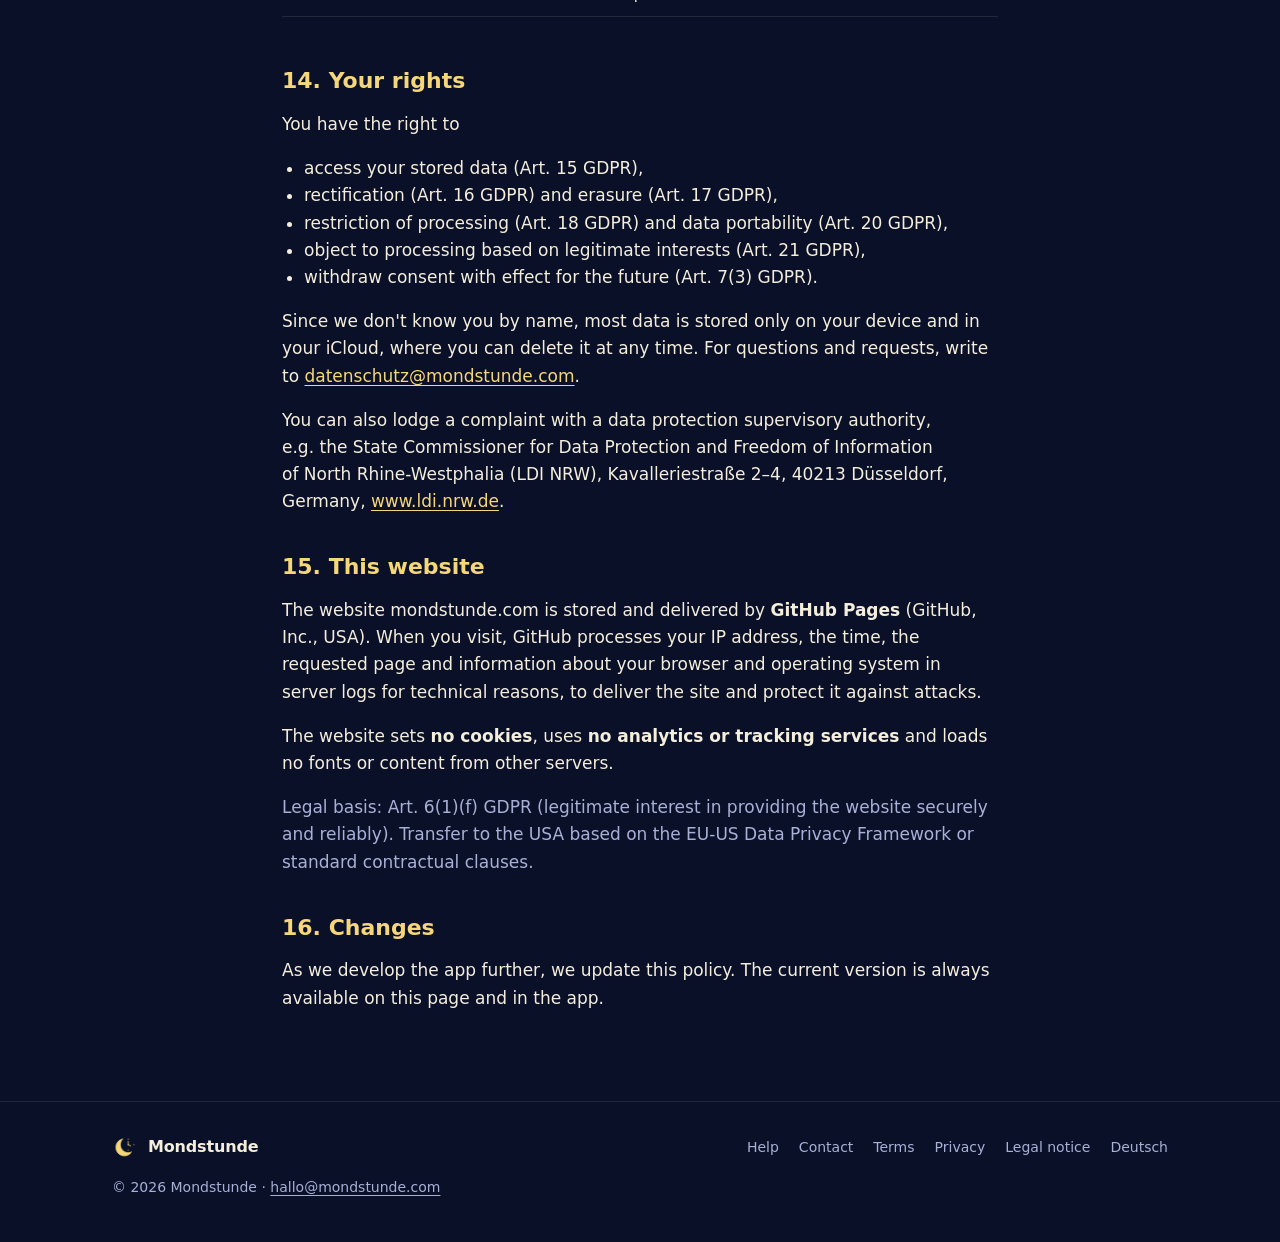
==== commit 44a03d89: "Neue Startseite für Version 1.2: Hörprobe nach oben, Adventskalender, Bilder aus 1.2 Co-Authored-By:" ====
--- a/datenschutz/index.html
+++ b/datenschutz/index.html
@@ -33,7 +33,7 @@
 <meta property="og:site_name" content="Mondstunde">
 <meta property="og:url" content="https://mondstunde.com/datenschutz/">
 <meta property="og:locale" content="de_DE">
-<meta property="og:image" content="https://mondstunde.com/assets/og-de.jpg?v=8063f7ff">
+<meta property="og:image" content="https://mondstunde.com/assets/og-de.jpg?v=deee0ba4">
 <meta property="og:image:width" content="1200">
 <meta property="og:image:height" content="630">
 <meta property="og:image:alt" content="Mondstunde: Gute-Nacht-Geschichten, die es nur für dein Kind gibt – zwei iPhones mit der App">
@@ -44,13 +44,13 @@
 <link rel="alternate" hreflang="x-default" href="https://mondstunde.com/en/privacy/">
 <link rel="icon" href="/assets/favicon.png" type="image/png">
 <link rel="apple-touch-icon" href="/assets/icon-180.png">
-<link rel="stylesheet" href="/assets/site.css?v=3bc97963">
+<link rel="stylesheet" href="/assets/site.css?v=485f8c84">
 </head>
 <body>
 <header class="top">
   <div class="wrap top-inner">
     <a class="brand" href="/"><img src="/assets/zeichen.png" alt="" width="34" height="34">Mondstunde</a>
-    <nav aria-label="Hauptmenü"><a href="/#vorteile" class="wide">Vorteile</a><a href="/#so-siehts-aus" class="wide">So sieht's aus</a><a href="/#preise" class="wide">Preise</a><a href="/support/" class="wide">Hilfe</a><a href="/en/privacy/?lang=en" class="lang">English</a></nav>
+    <nav aria-label="Hauptmenü"><a href="/#hoerprobe" class="wide">Hörprobe</a><a href="/#vorteile" class="wide">Vorteile</a><a href="/#so-siehts-aus" class="wide">So geht's</a><a href="/#preise" class="wide">Preise</a><a href="/support/" class="wide">Hilfe</a><a href="/en/privacy/?lang=en" class="lang">English</a></nav>
   </div>
 </header>
 <main>
--- a/assets/site.css
+++ b/assets/site.css
@@ -90,6 +90,8 @@
 .chips { list-style: none; display: flex; flex-wrap: wrap; gap: 8px; padding: 0; margin: 28px 0 0; }
 .chips li { font-size: 14px; color: var(--cream); padding: 6px 14px 6px 12px; border-radius: 999px; background: rgba(244, 238, 220, 0.06); border: 1px solid var(--line); display: inline-flex; align-items: center; gap: 8px; }
 .chips li::before { content: ""; width: 6px; height: 6px; border-radius: 50%; background: var(--gold); box-shadow: 0 0 8px var(--gold); }
+.chips a { color: inherit; text-decoration: none; }
+.chips a:hover { color: var(--gold); }
 .hero-phone { position: relative; display: grid; place-items: center; }
 .hero-phone .phone { width: min(320px, 74vw); }
 .glow {
@@ -131,18 +133,18 @@
 .step h3 { font-size: 21px; margin: 12px 0 6px; }
 .step p { margin: 0; color: var(--mist); font-size: 16px; }
 
-/* Lesestufen */
-.levels {
-  display: grid; grid-template-columns: minmax(0, 0.9fr) minmax(0, 1.1fr); gap: clamp(24px, 5vw, 64px); align-items: center;
-  background: linear-gradient(135deg, rgba(46, 56, 112, 0.6), rgba(20, 27, 60, 0.6));
-  border: 1px solid var(--line); border-radius: 32px; padding: clamp(24px, 5vw, 56px);
-}
-.levels .sub { margin-bottom: 0; }
-.level-list { list-style: none; margin: 0; padding: 0; display: grid; gap: 12px; }
-.level-list li { background: rgba(11, 16, 41, 0.55); border: 1px solid var(--line); border-radius: 20px; padding: 16px 20px; }
-.level-list li:nth-child(2) { border-color: rgba(245, 215, 122, 0.45); box-shadow: 0 0 0 1px rgba(245, 215, 122, 0.15); }
-.level-name { display: flex; align-items: center; gap: 10px; font-weight: 700; font-size: 15px; color: var(--gold); }
-.level-list p { margin: 6px 0 0; font-size: 16px; color: var(--cream); }
+/* Vier Vorteile in zwei Spalten; in „Wächst mit“ dieselbe Szene in drei Sprachstufen zum Umschalten. */
+.grid.four { grid-template-columns: repeat(2, minmax(0, 1fr)); }
+.level-demo { margin-top: 16px; }
+.level-tabs { display: flex; flex-wrap: wrap; gap: 6px; }
+.level-tabs button {
+  display: inline-flex; align-items: center; gap: 8px; font: 700 14px/1 var(--font); color: var(--mist); cursor: pointer;
+  background: rgba(11, 16, 41, 0.45); border: 1px solid var(--line); border-radius: 999px; padding: 8px 12px;
+  transition: color .2s, border-color .2s, background-color .2s;
+}
+.level-tabs button:hover { border-color: rgba(245, 215, 122, 0.4); }
+.level-tabs button[aria-pressed="true"] { color: var(--gold); border-color: rgba(245, 215, 122, 0.5); background: var(--gold-soft); }
+.card .level-text { margin-top: 12px; color: var(--cream); font-size: 16px; }
 .bars { display: inline-flex; align-items: flex-end; gap: 3px; height: 14px; }
 .bars i { width: 4px; border-radius: 2px; background: rgba(245, 215, 122, 0.25); }
 .bars i:nth-child(1) { height: 6px; }
@@ -390,7 +392,6 @@
 /* Tablet */
 @media (max-width: 960px) {
   .grid { grid-template-columns: repeat(2, minmax(0, 1fr)); }
-  .levels { grid-template-columns: 1fr; }
   .top nav a.wide { display: none; }
 }
 @media (max-width: 860px) {
@@ -452,3 +453,53 @@
 .speaker .more { margin-top: 10px; }
 .fine { color: var(--mist); font-size: 12px; opacity: 0.7; margin: 14px 0 0; }
 @media (max-width: 860px) { .speaker { grid-template-columns: 1fr; } }
+
+/* Vorlese-Adventskalender (nur vom 1. November bis Heiligabend auf der Startseite) */
+.advent {
+  display: grid; grid-template-columns: minmax(0, 1.25fr) minmax(0, 0.75fr); gap: clamp(24px, 5vw, 64px); align-items: center;
+  background: radial-gradient(120% 120% at 100% 0%, rgba(245, 215, 122, 0.12), transparent 55%), linear-gradient(135deg, rgba(46, 56, 112, 0.55), rgba(20, 27, 60, 0.55));
+  border: 1px solid var(--line); border-radius: 32px; padding: clamp(24px, 5vw, 56px);
+}
+.advent .sub { margin-bottom: 24px; }
+.advent-points { list-style: none; margin: 0; padding: 0; display: grid; gap: 16px; }
+.advent-points li { display: grid; grid-template-columns: 36px minmax(0, 1fr); gap: 14px; align-items: start; }
+.advent-points .ricon { width: 36px; height: 36px; border-radius: 12px; background: var(--gold-soft); border: 1px solid rgba(245, 215, 122, 0.22); }
+.advent-points h3 { margin: 2px 0 2px; font-size: 18px; line-height: 1.3; }
+.advent-points p { margin: 0; color: var(--mist); font-size: 16px; }
+.advent-fam { margin: 22px 0 0; }
+.advent-fam .fam { margin: 0; font-size: 13px; padding: 2px 10px; }
+.advent-phone { display: grid; place-items: center; }
+.advent-phone .phone { width: min(100%, 280px); }
+@media (max-width: 860px) {
+  .advent { grid-template-columns: 1fr; }
+  .advent-phone .phone { width: min(46vw, 180px); }
+}
+
+/* Schmaler: das Rezept der Hörprobe als Chips statt Zeilen (die Bezeichnung bleibt für Screenreader). */
+@media (max-width: 960px) {
+  .recipe { padding: 20px; }
+  .recipe-sub { margin-bottom: 12px; }
+  .recipe-list { display: flex; flex-wrap: wrap; gap: 8px; }
+  .recipe-list li, .recipe-list li:first-child {
+    display: inline-flex; align-items: center; gap: 8px; padding: 7px 12px 7px 9px;
+    border: 1px solid var(--line); border-radius: 999px; background: rgba(11, 16, 41, 0.45);
+  }
+  .recipe-list .ricon { width: auto; height: auto; background: none; border: 0; }
+  .recipe-list .ricon svg { width: 16px; height: 16px; }
+  .rlabel { position: absolute; width: 1px; height: 1px; overflow: hidden; clip: rect(0 0 0 0); white-space: nowrap; }
+  .recipe-list .rvalue { font-size: 14.5px; line-height: 1.35; }
+}
+/* Handy: Vorteile untereinander, Serien-Ideen nur mit Titel. */
+@media (max-width: 560px) {
+  .grid.four { grid-template-columns: 1fr; }
+  .card .level-demo { grid-column: 2; }
+  .level-tabs button { padding: 7px 10px; font-size: 13px; }
+  .directions { gap: 8px; }
+  .directions li { padding: 10px 14px; }
+  .directions .part, .directions p { display: none; }
+  .directions h4 { margin: 0; font-size: 16px; }
+  .series-sub { margin-bottom: 12px; }
+  .advent-points { gap: 12px; }
+  .advent-points h3 { font-size: 17px; }
+  .advent-points p { font-size: 15px; }
+}
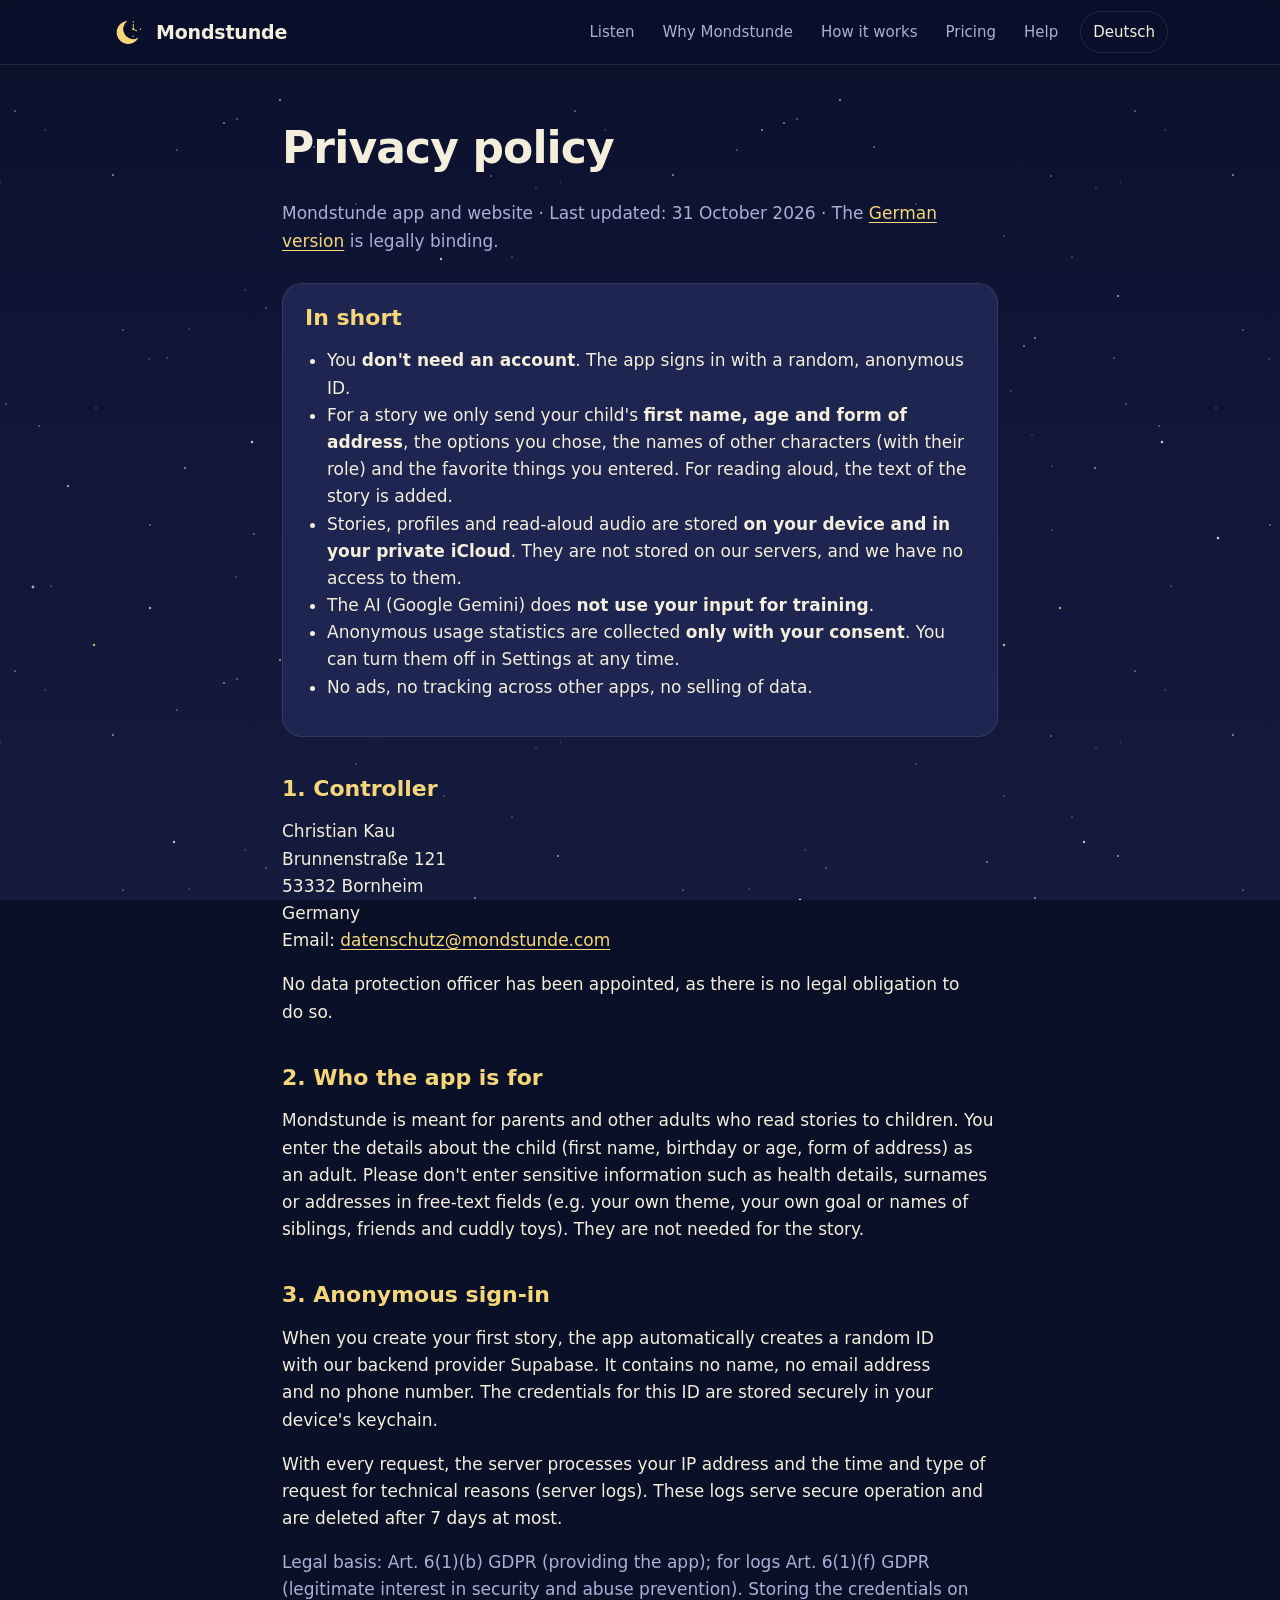
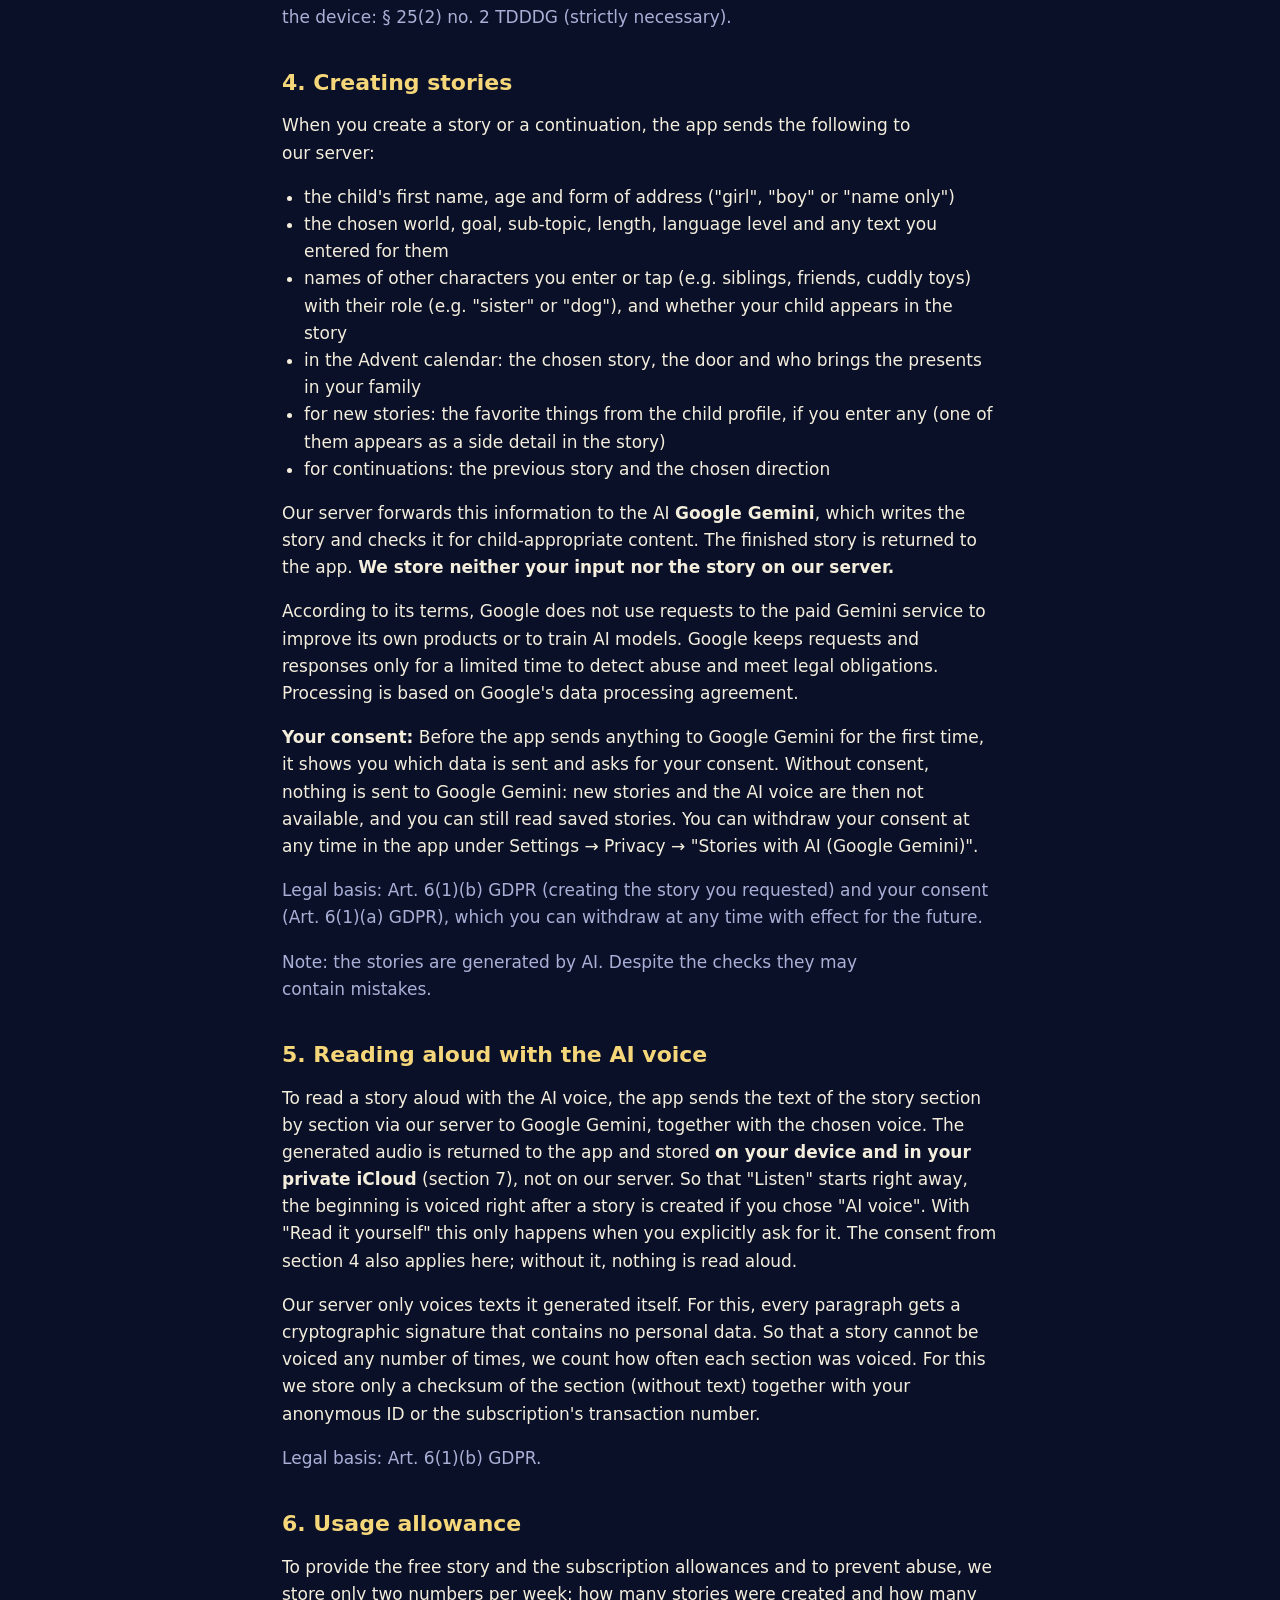
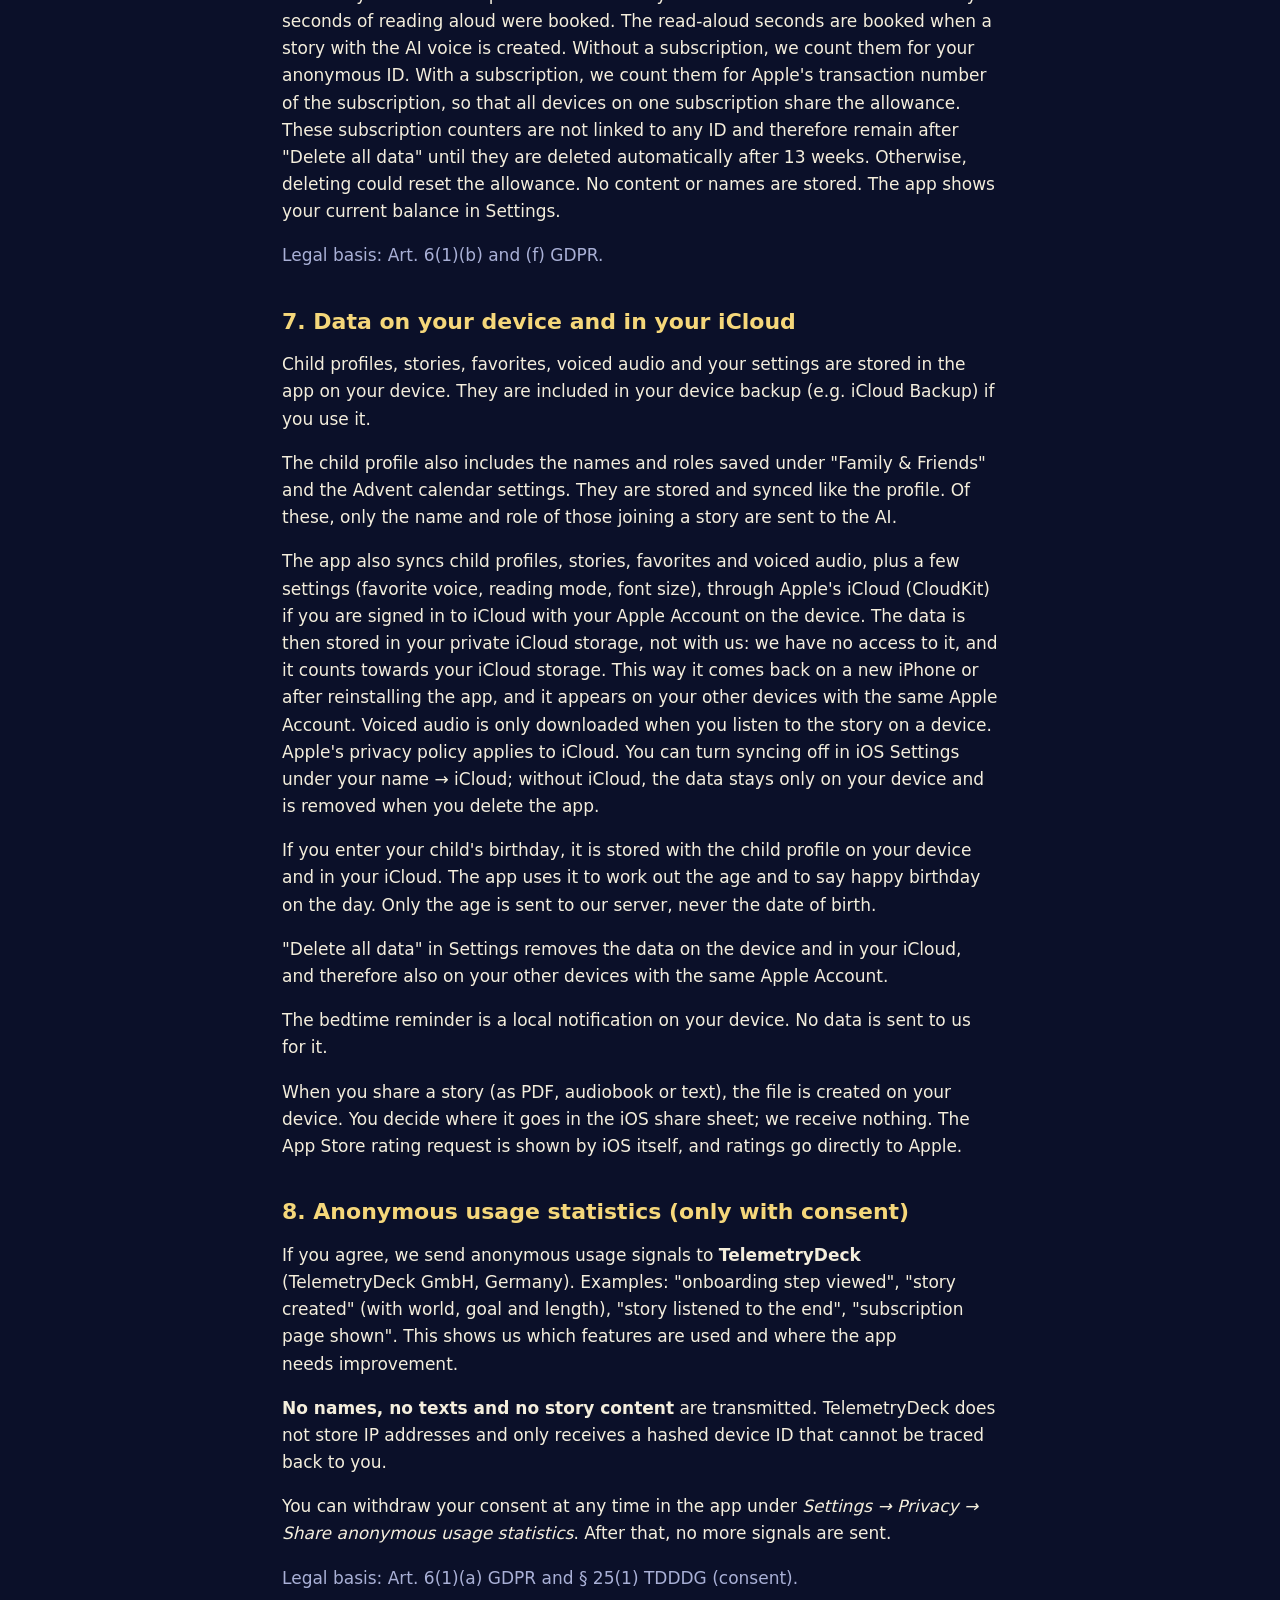
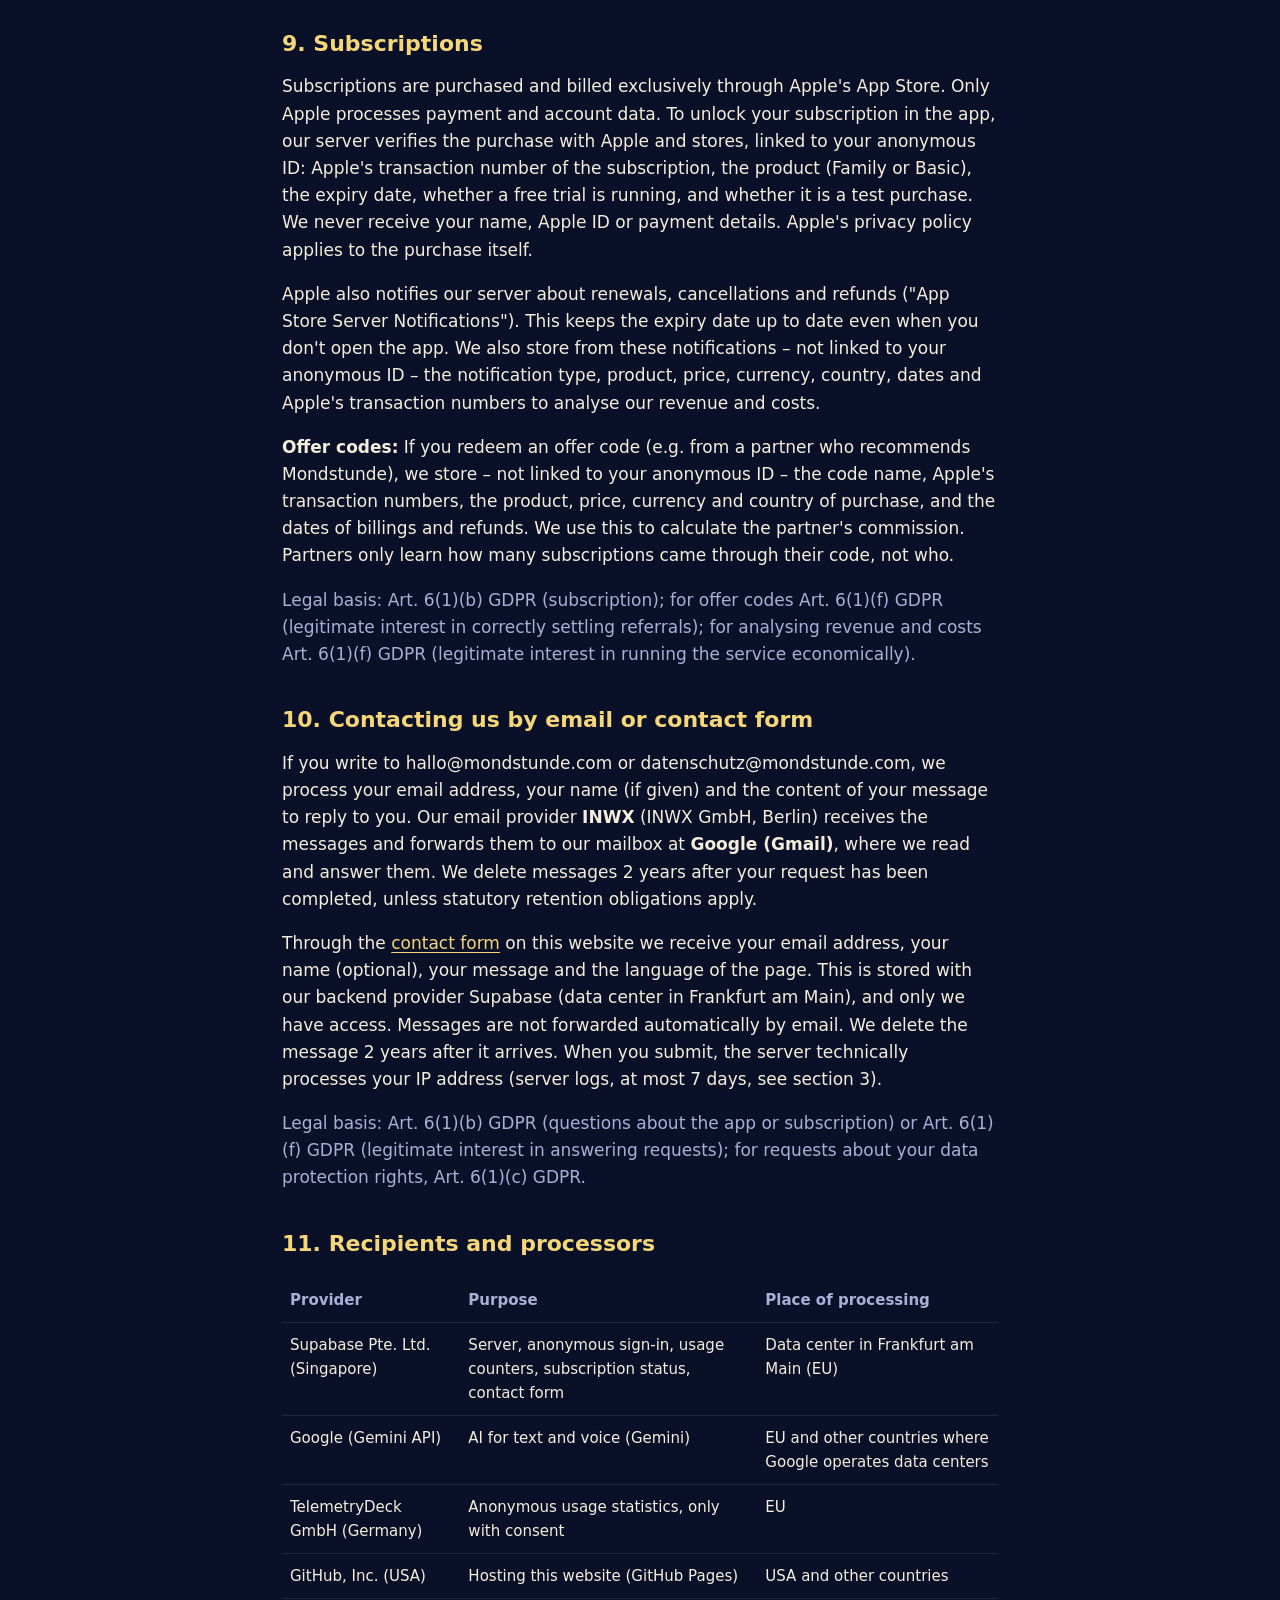
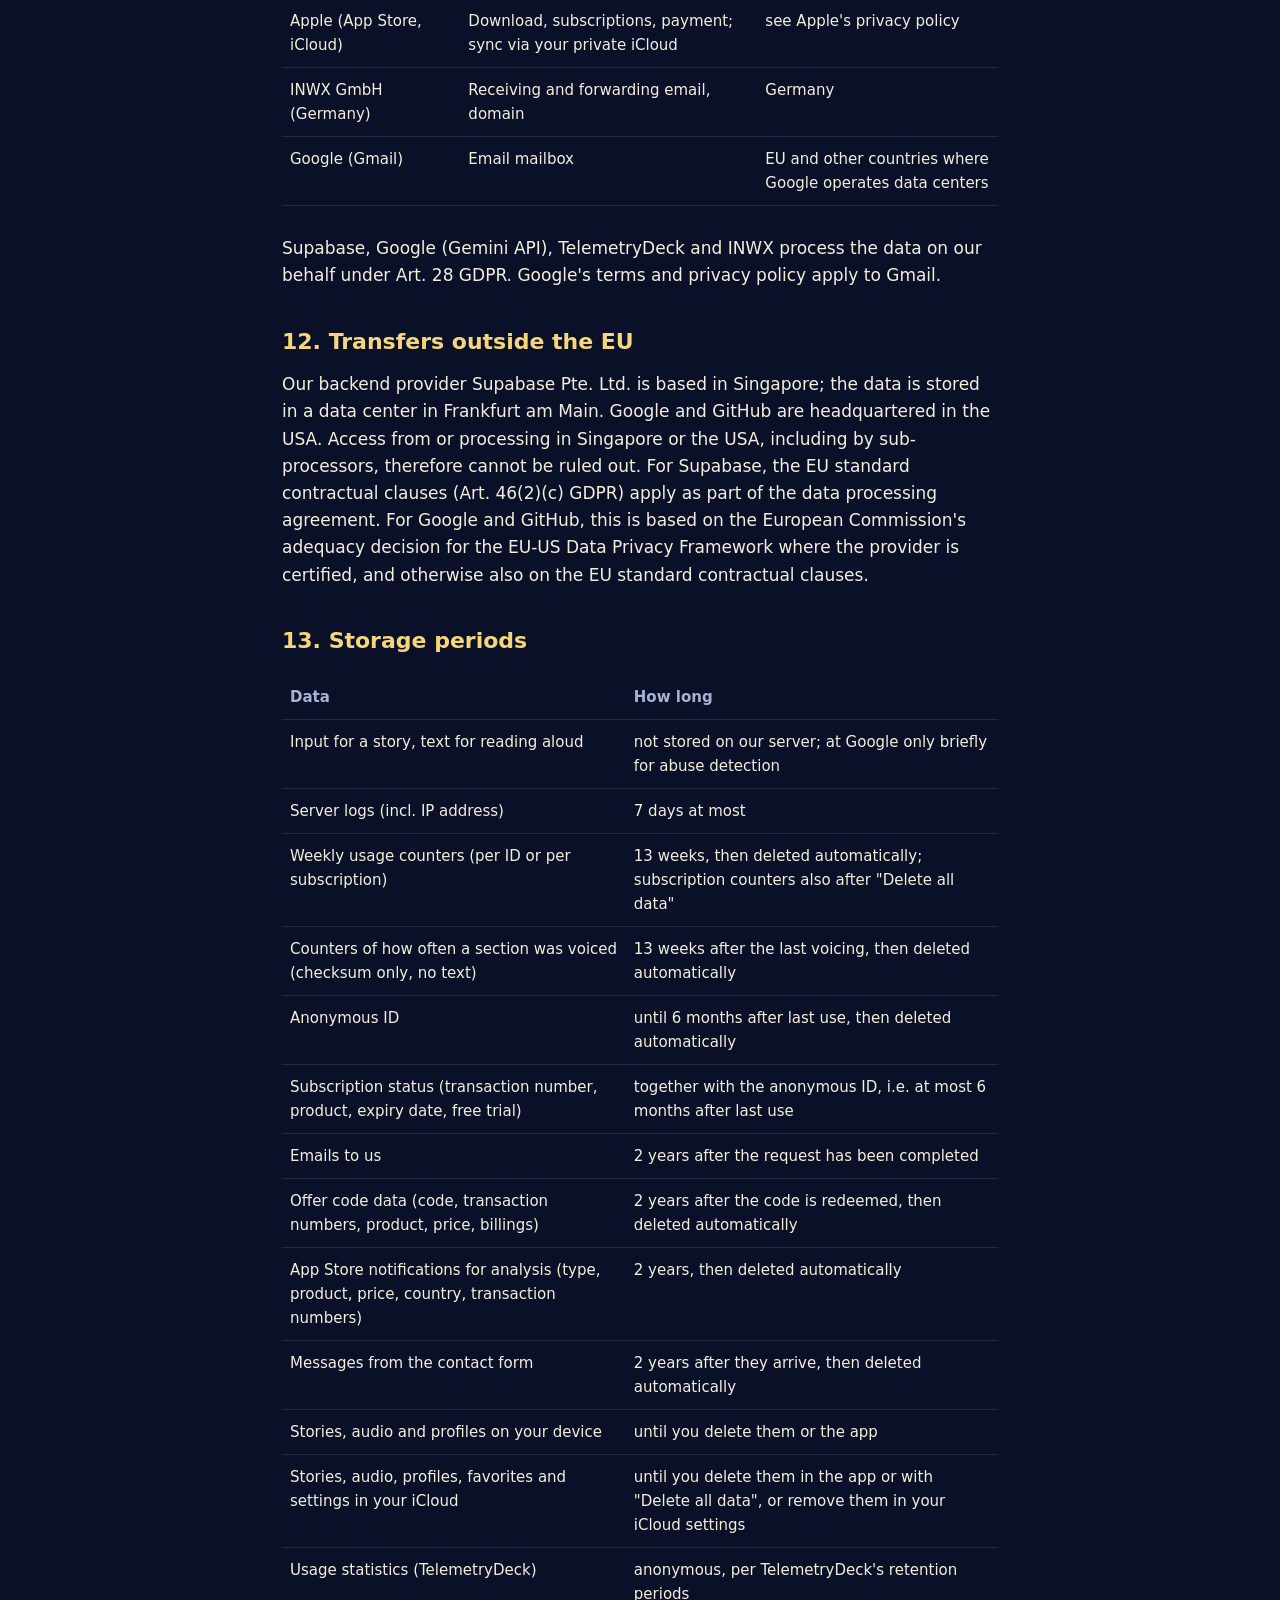
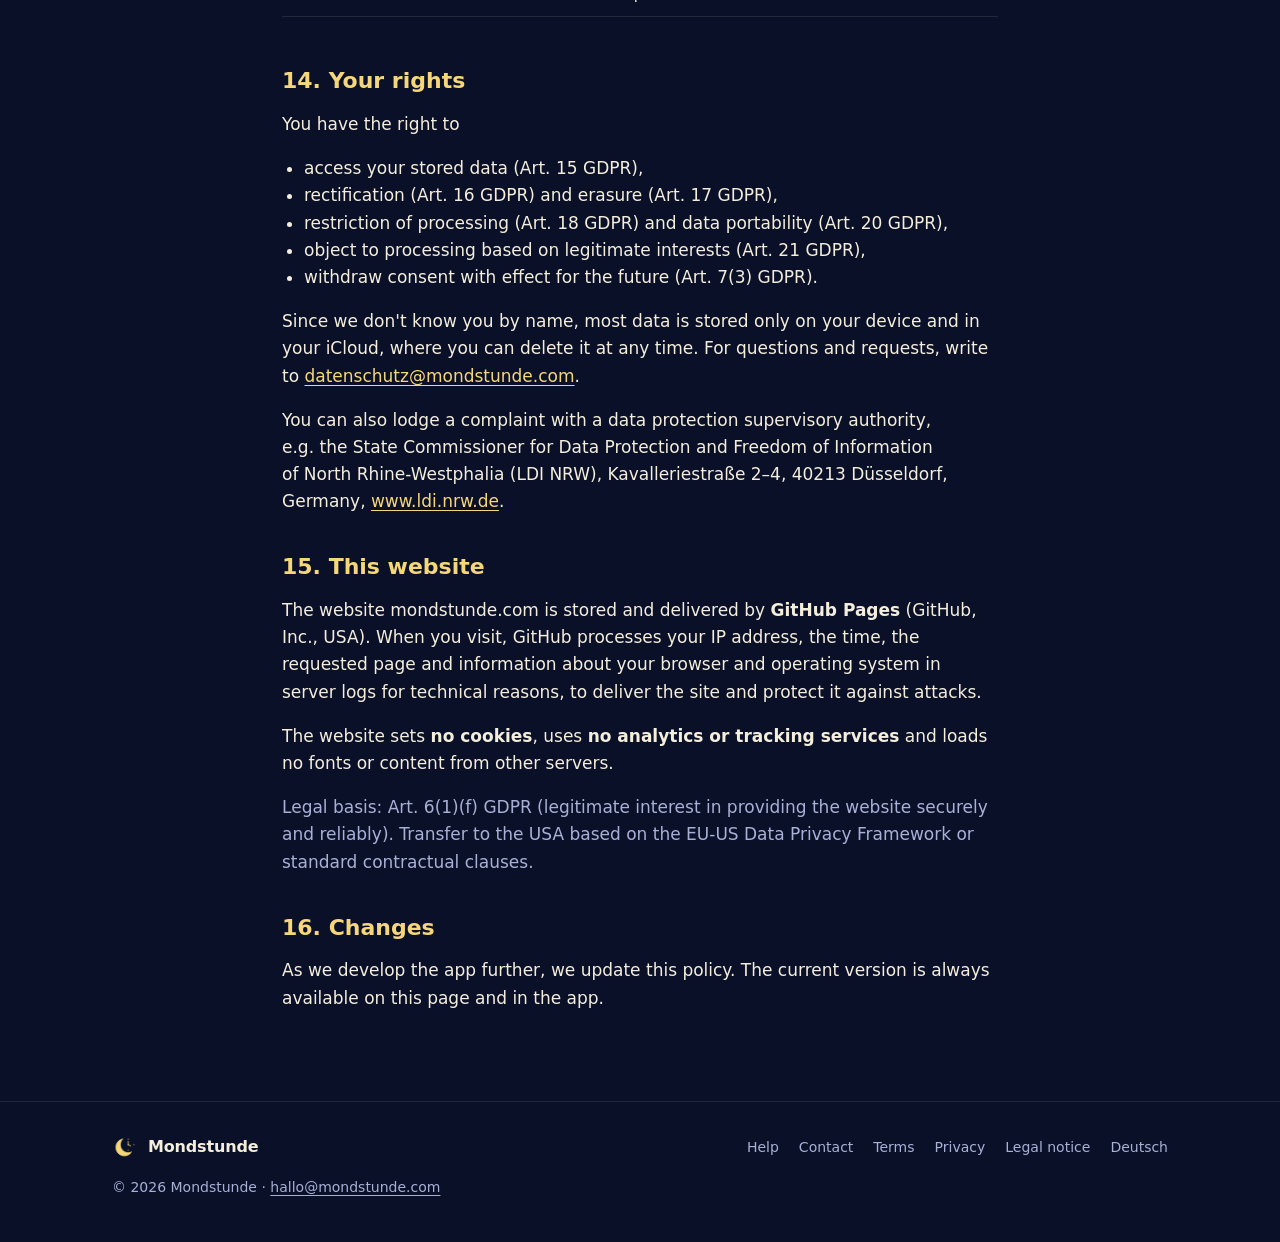
==== commit 314655e2: "Sternenhimmel wie in der App: viele feine Sterne statt 10 kaum sichtbarer Punkte Co-Authored-By: Cla" ====
--- a/datenschutz/index.html
+++ b/datenschutz/index.html
@@ -44,7 +44,7 @@
 <link rel="alternate" hreflang="x-default" href="https://mondstunde.com/en/privacy/">
 <link rel="icon" href="/assets/favicon.png" type="image/png">
 <link rel="apple-touch-icon" href="/assets/icon-180.png">
-<link rel="stylesheet" href="/assets/site.css?v=485f8c84">
+<link rel="stylesheet" href="/assets/site.css?v=80012f61">
 </head>
 <body>
 <header class="top">
--- a/assets/site.css
+++ b/assets/site.css
@@ -24,23 +24,16 @@
   background: var(--night-deep);
   overflow-x: hidden;
 }
-/* Sternenhimmel: zwei Ebenen feiner Punkte über einem Verlauf von Mitternacht zu Nachtblau. */
+/* Sternenhimmel wie in der App: feine Sterne (1–3 px, einzelne golden) in zwei Kacheln verschiedener Größe
+   (560 und 910 px), damit sich das Muster nicht sichtbar wiederholt, über einem Verlauf von Mitternacht zu Nachtblau. */
 body::before {
   content: "";
   position: fixed;
   inset: 0;
   z-index: -1;
   background:
-    radial-gradient(1px 1px at 12% 18%, rgba(244,238,220,.75) 50%, transparent 51%),
-    radial-gradient(1px 1px at 78% 9%, rgba(244,238,220,.6) 50%, transparent 51%),
-    radial-gradient(1.5px 1.5px at 64% 32%, rgba(244,238,220,.55) 50%, transparent 51%),
-    radial-gradient(1px 1px at 30% 44%, rgba(244,238,220,.5) 50%, transparent 51%),
-    radial-gradient(1px 1px at 88% 58%, rgba(244,238,220,.5) 50%, transparent 51%),
-    radial-gradient(1.5px 1.5px at 8% 72%, rgba(244,238,220,.45) 50%, transparent 51%),
-    radial-gradient(1px 1px at 46% 84%, rgba(244,238,220,.4) 50%, transparent 51%),
-    radial-gradient(1px 1px at 94% 90%, rgba(244,238,220,.4) 50%, transparent 51%),
-    radial-gradient(1px 1px at 22% 6%, rgba(244,238,220,.5) 50%, transparent 51%),
-    radial-gradient(1.5px 1.5px at 55% 62%, rgba(245,215,122,.5) 50%, transparent 51%),
+    url("data:image/svg+xml,%3Csvg xmlns='http://www.w3.org/2000/svg' width='910' height='910'%3E%3Ccircle cx='94' cy='645' r='1.19' fill='%23F5D77A' fill-opacity='0.82'/%3E%3Ccircle cx='391' cy='644' r='1.02' fill='%23F4EEDC' fill-opacity='0.78'/%3E%3Ccircle cx='33' cy='587' r='1.44' fill='%23F4EEDC' fill-opacity='0.67'/%3E%3Ccircle cx='804' cy='587' r='1.22' fill='%23F4EEDC' fill-opacity='0.81'/%3E%3Ccircle cx='584' cy='367' r='1.50' fill='%23F4EEDC' fill-opacity='0.68'/%3E%3Ccircle cx='113' cy='30' r='1.18' fill='%23F5D77A' fill-opacity='0.52'/%3E%3Ccircle cx='636' cy='53' r='1.03' fill='%23F4EEDC' fill-opacity='0.61'/%3E%3Ccircle cx='850' cy='544' r='1.24' fill='%23F4EEDC' fill-opacity='0.71'/%3E%3Ccircle cx='252' cy='442' r='1.31' fill='%23F4EEDC' fill-opacity='0.77'/%3E%3Ccircle cx='686' cy='733' r='1.23' fill='%23F4EEDC' fill-opacity='0.65'/%3E%3Ccircle cx='150' cy='608' r='1.25' fill='%23F5D77A' fill-opacity='0.70'/%3E%3Ccircle cx='406' cy='46' r='1.12' fill='%23F4EEDC' fill-opacity='0.66'/%3E%3Ccircle cx='800' cy='900' r='1.25' fill='%23F4EEDC' fill-opacity='0.87'/%3E%3Ccircle cx='174' cy='842' r='1.13' fill='%23F4EEDC' fill-opacity='0.82'/%3E%3Ccircle cx='376' cy='736' r='1.33' fill='%23F4EEDC' fill-opacity='0.64'/%3E%3Ccircle cx='185' cy='468' r='1.06' fill='%23F5D77A' fill-opacity='0.67'/%3E%3Ccircle cx='68' cy='486' r='1.24' fill='%23F4EEDC' fill-opacity='0.57'/%3E%3Ccircle cx='762' cy='130' r='1.05' fill='%23F4EEDC' fill-opacity='0.55'/%3E%3Ccircle cx='441' cy='259' r='1.15' fill='%23F4EEDC' fill-opacity='0.82'/%3E%3Ccircle cx='308' cy='538' r='1.29' fill='%23F4EEDC' fill-opacity='0.85'/%3E%3Ccircle cx='843' cy='443' r='1.50' fill='%23F5D77A' fill-opacity='0.79'/%3E%3Ccircle cx='842' cy='732' r='1.46' fill='%23F4EEDC' fill-opacity='0.72'/%3E%3C/svg%3E") 0 0 / 910px 910px repeat,
+    url("data:image/svg+xml,%3Csvg xmlns='http://www.w3.org/2000/svg' width='560' height='560'%3E%3Ccircle cx='358' cy='14' r='0.71' fill='%23F4EEDC' fill-opacity='0.44'/%3E%3Ccircle cx='412' cy='379' r='0.96' fill='%23F4EEDC' fill-opacity='0.38'/%3E%3Ccircle cx='236' cy='17' r='0.69' fill='%23F4EEDC' fill-opacity='0.55'/%3E%3Ccircle cx='15' cy='111' r='0.86' fill='%23F4EEDC' fill-opacity='0.57'/%3E%3Ccircle cx='123' cy='330' r='0.92' fill='%23F4EEDC' fill-opacity='0.35'/%3E%3Ccircle cx='451' cy='391' r='0.74' fill='%23F4EEDC' fill-opacity='0.41'/%3E%3Ccircle cx='536' cy='188' r='0.64' fill='%23F4EEDC' fill-opacity='0.39'/%3E%3Ccircle cx='475' cy='338' r='0.92' fill='%23F4EEDC' fill-opacity='0.64'/%3E%3Ccircle cx='300' cy='545' r='0.75' fill='%23F4EEDC' fill-opacity='0.57'/%3E%3Ccircle cx='464' cy='346' r='0.94' fill='%23F4EEDC' fill-opacity='0.58'/%3E%3Ccircle cx='395' cy='26' r='0.69' fill='%23F4EEDC' fill-opacity='0.47'/%3E%3Ccircle cx='45' cy='130' r='0.64' fill='%23F4EEDC' fill-opacity='0.46'/%3E%3Ccircle cx='356' cy='204' r='0.75' fill='%23F4EEDC' fill-opacity='0.43'/%3E%3Ccircle cx='150' cy='525' r='0.86' fill='%23F4EEDC' fill-opacity='0.59'/%3E%3Ccircle cx='96' cy='408' r='0.67' fill='%23F4EEDC' fill-opacity='0.50'/%3E%3Ccircle cx='554' cy='358' r='0.82' fill='%23F4EEDC' fill-opacity='0.62'/%3E%3Ccircle cx='472' cy='435' r='0.69' fill='%23F4EEDC' fill-opacity='0.36'/%3E%3Ccircle cx='177' cy='150' r='0.68' fill='%23F4EEDC' fill-opacity='0.73'/%3E%3Ccircle cx='491' cy='176' r='0.86' fill='%23F4EEDC' fill-opacity='0.51'/%3E%3Ccircle cx='512' cy='257' r='0.71' fill='%23F4EEDC' fill-opacity='0.45'/%3E%3Ccircle cx='314' cy='147' r='0.83' fill='%23F4EEDC' fill-opacity='0.71'/%3E%3Ccircle cx='224' cy='123' r='1.00' fill='%23F4EEDC' fill-opacity='0.55'/%3E%3Ccircle cx='51' cy='26' r='0.64' fill='%23F4EEDC' fill-opacity='0.60'/%3E%3Ccircle cx='444' cy='236' r='0.63' fill='%23F4EEDC' fill-opacity='0.50'/%3E%3Ccircle cx='558' cy='296' r='0.99' fill='%23F4EEDC' fill-opacity='0.69'/%3E%3Ccircle cx='6' cy='404' r='0.87' fill='%23F4EEDC' fill-opacity='0.56'/%3E%3Ccircle cx='149' cy='359' r='0.64' fill='%23F4EEDC' fill-opacity='0.52'/%3E%3Ccircle cx='254' cy='534' r='0.95' fill='%23F4EEDC' fill-opacity='0.46'/%3E%3Ccircle cx='280' cy='100' r='0.97' fill='%23F4EEDC' fill-opacity='0.70'/%3E%3Ccircle cx='167' cy='358' r='0.84' fill='%23F4EEDC' fill-opacity='0.41'/%3E%3Ccircle cx='427' cy='302' r='0.91' fill='%23F4EEDC' fill-opacity='0.56'/%3E%3Ccircle cx='0' cy='182' r='0.61' fill='%23F4EEDC' fill-opacity='0.72'/%3E%3Ccircle cx='492' cy='466' r='0.72' fill='%23F4EEDC' fill-opacity='0.37'/%3E%3Ccircle cx='492' cy='530' r='0.63' fill='%23F4EEDC' fill-opacity='0.54'/%3E%3Ccircle cx='39' cy='426' r='0.91' fill='%23F4EEDC' fill-opacity='0.40'/%3E%3Ccircle cx='266' cy='308' r='0.71' fill='%23F4EEDC' fill-opacity='0.70'/%3E%3Ccircle cx='237' cy='119' r='0.82' fill='%23F4EEDC' fill-opacity='0.64'/%3E%3Ccircle cx='113' cy='175' r='1.00' fill='%23F4EEDC' fill-opacity='0.61'/%3E%3Ccircle cx='245' cy='290' r='0.65' fill='%23F4EEDC' fill-opacity='0.44'/%3E%3Ccircle cx='189' cy='329' r='0.69' fill='%23F4EEDC' fill-opacity='0.44'/%3E%3C/svg%3E") 0 0 / 560px 560px repeat,
     linear-gradient(180deg, var(--night-deep) 0%, #10163A 45%, var(--night) 100%);
 }
 a { color: var(--gold); text-underline-offset: 3px; }
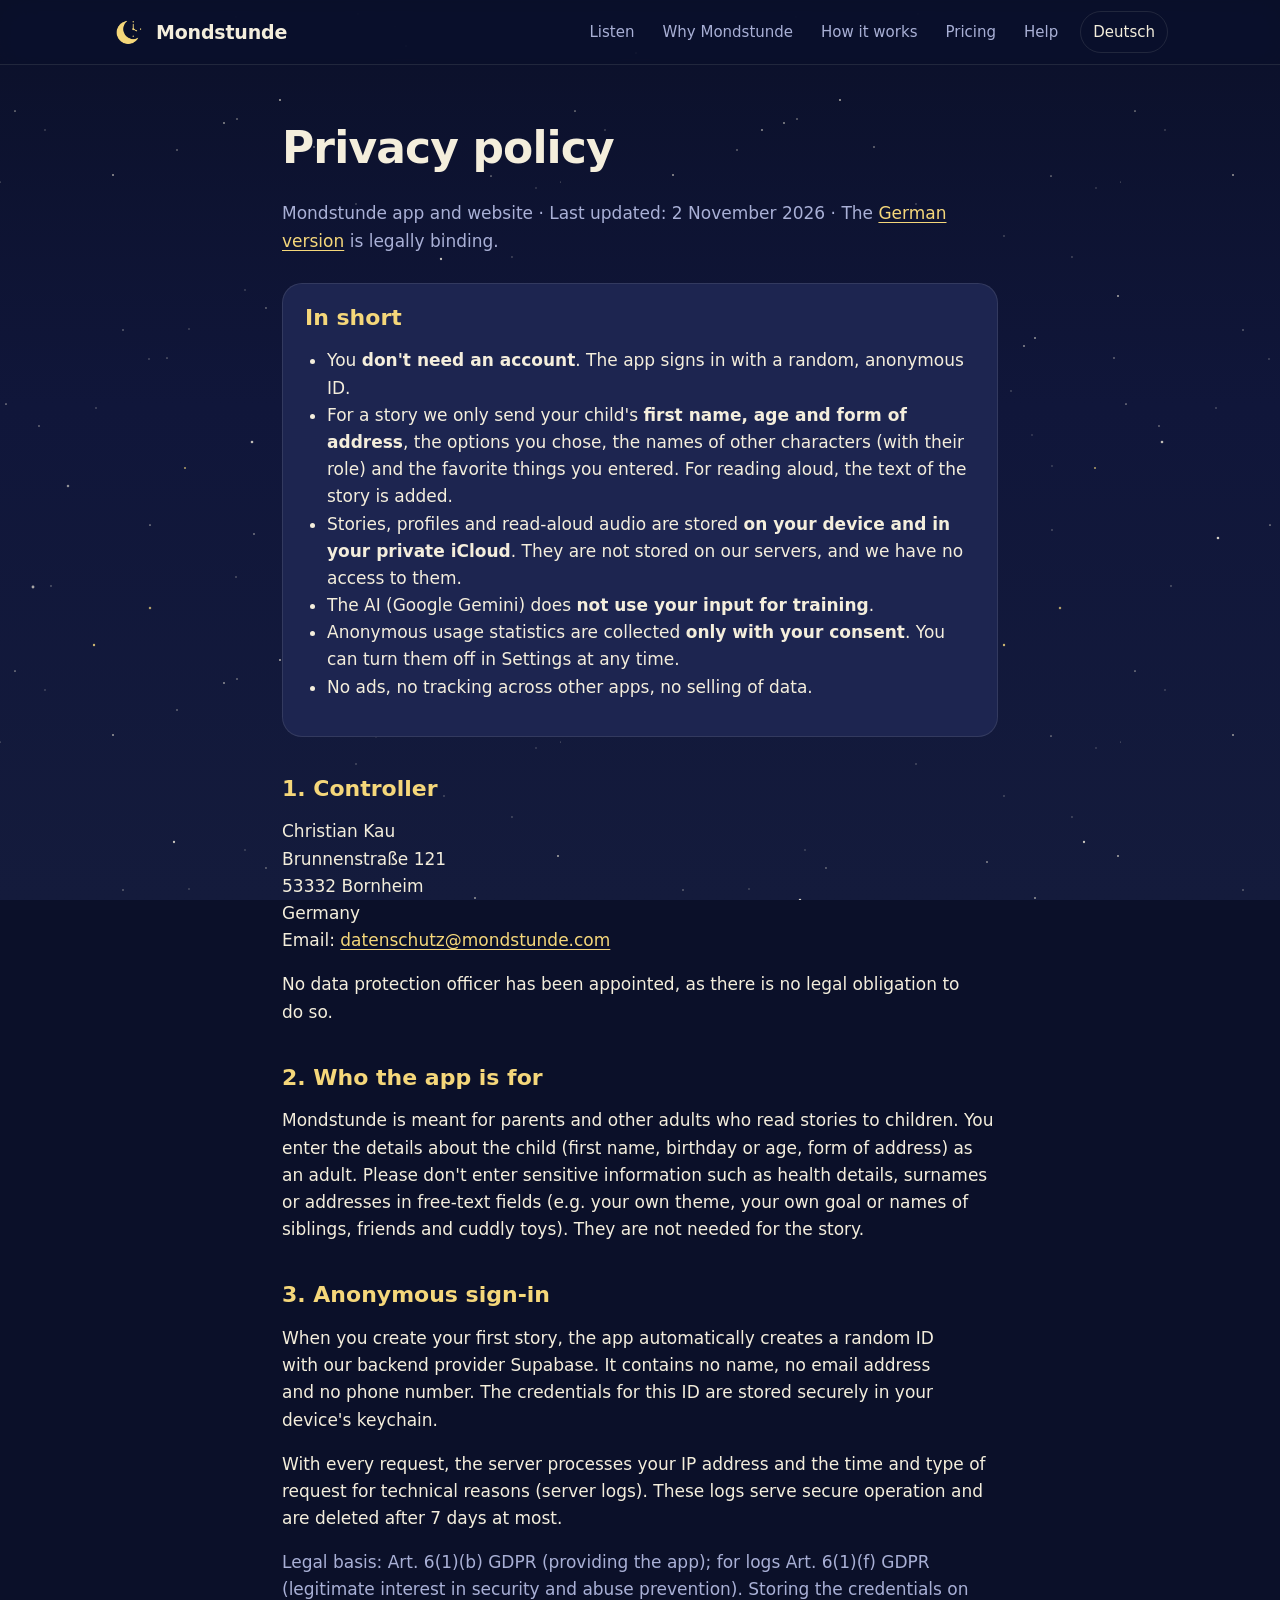
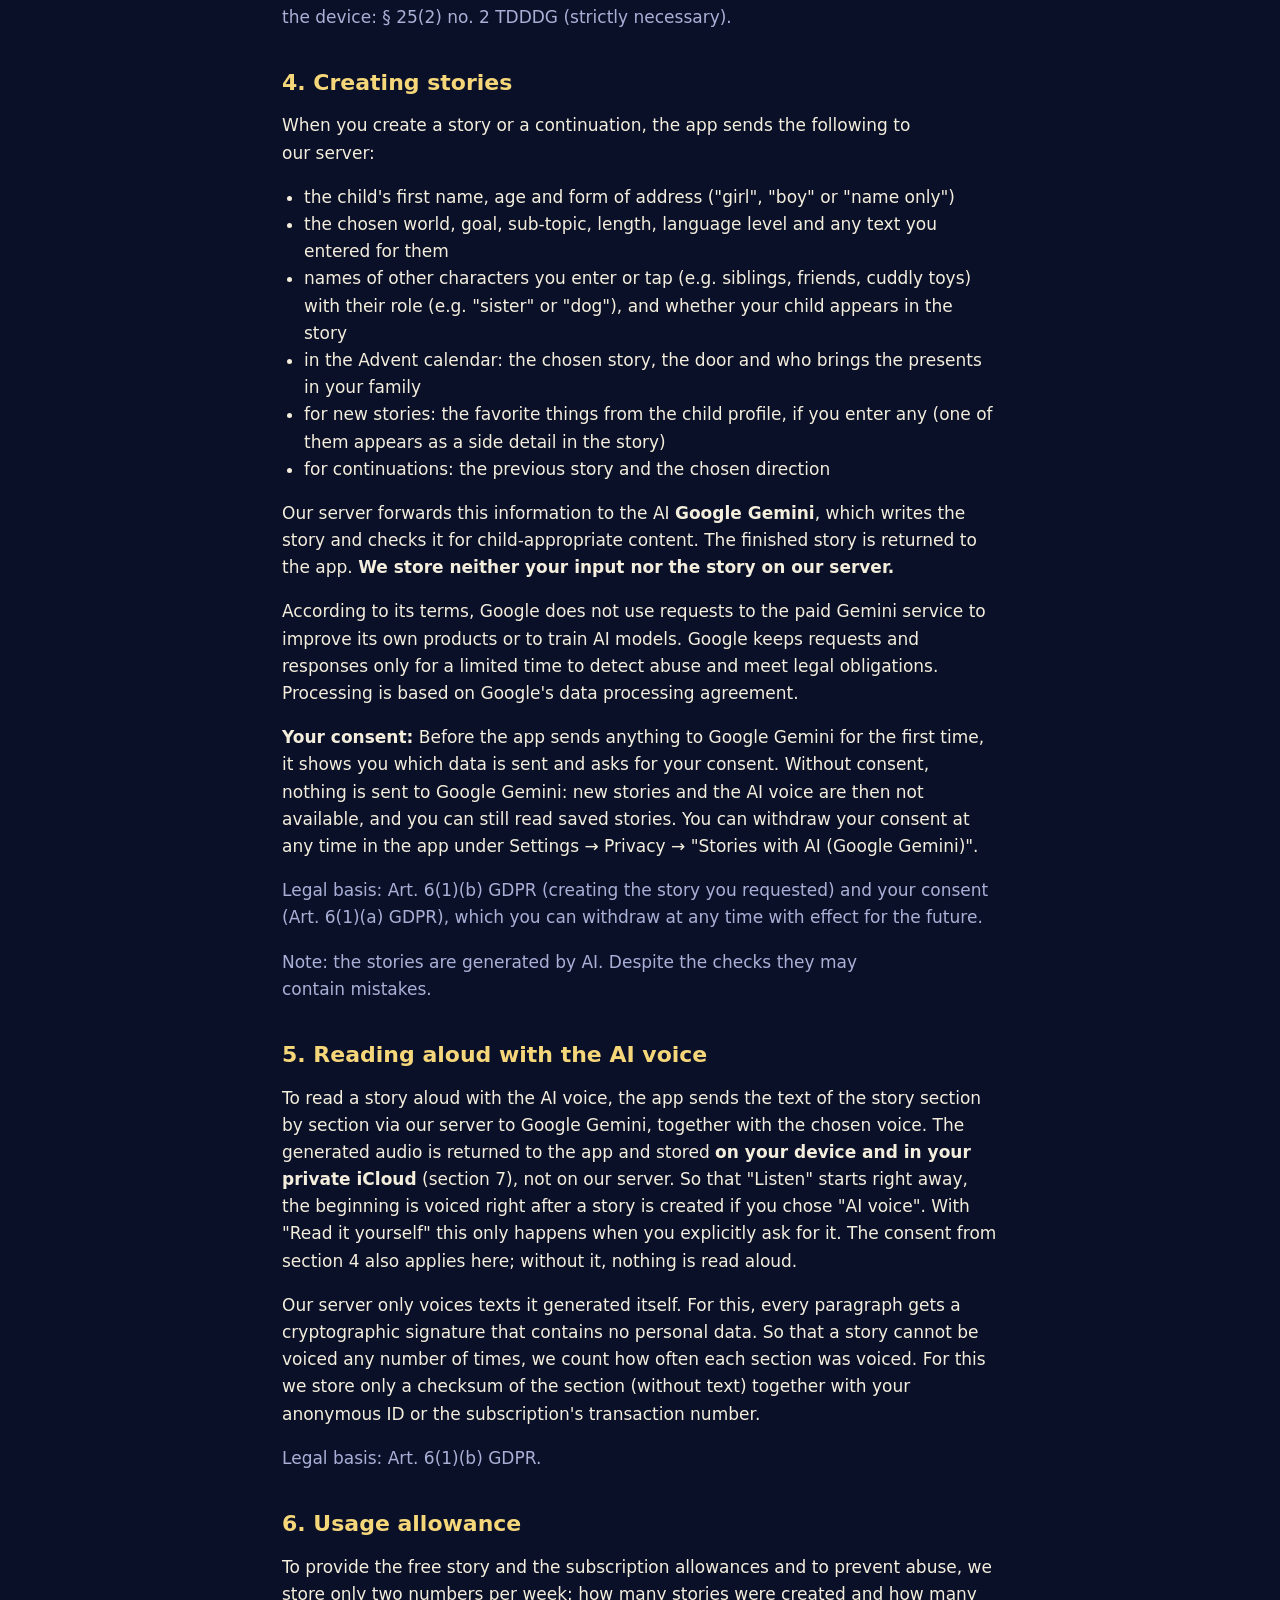
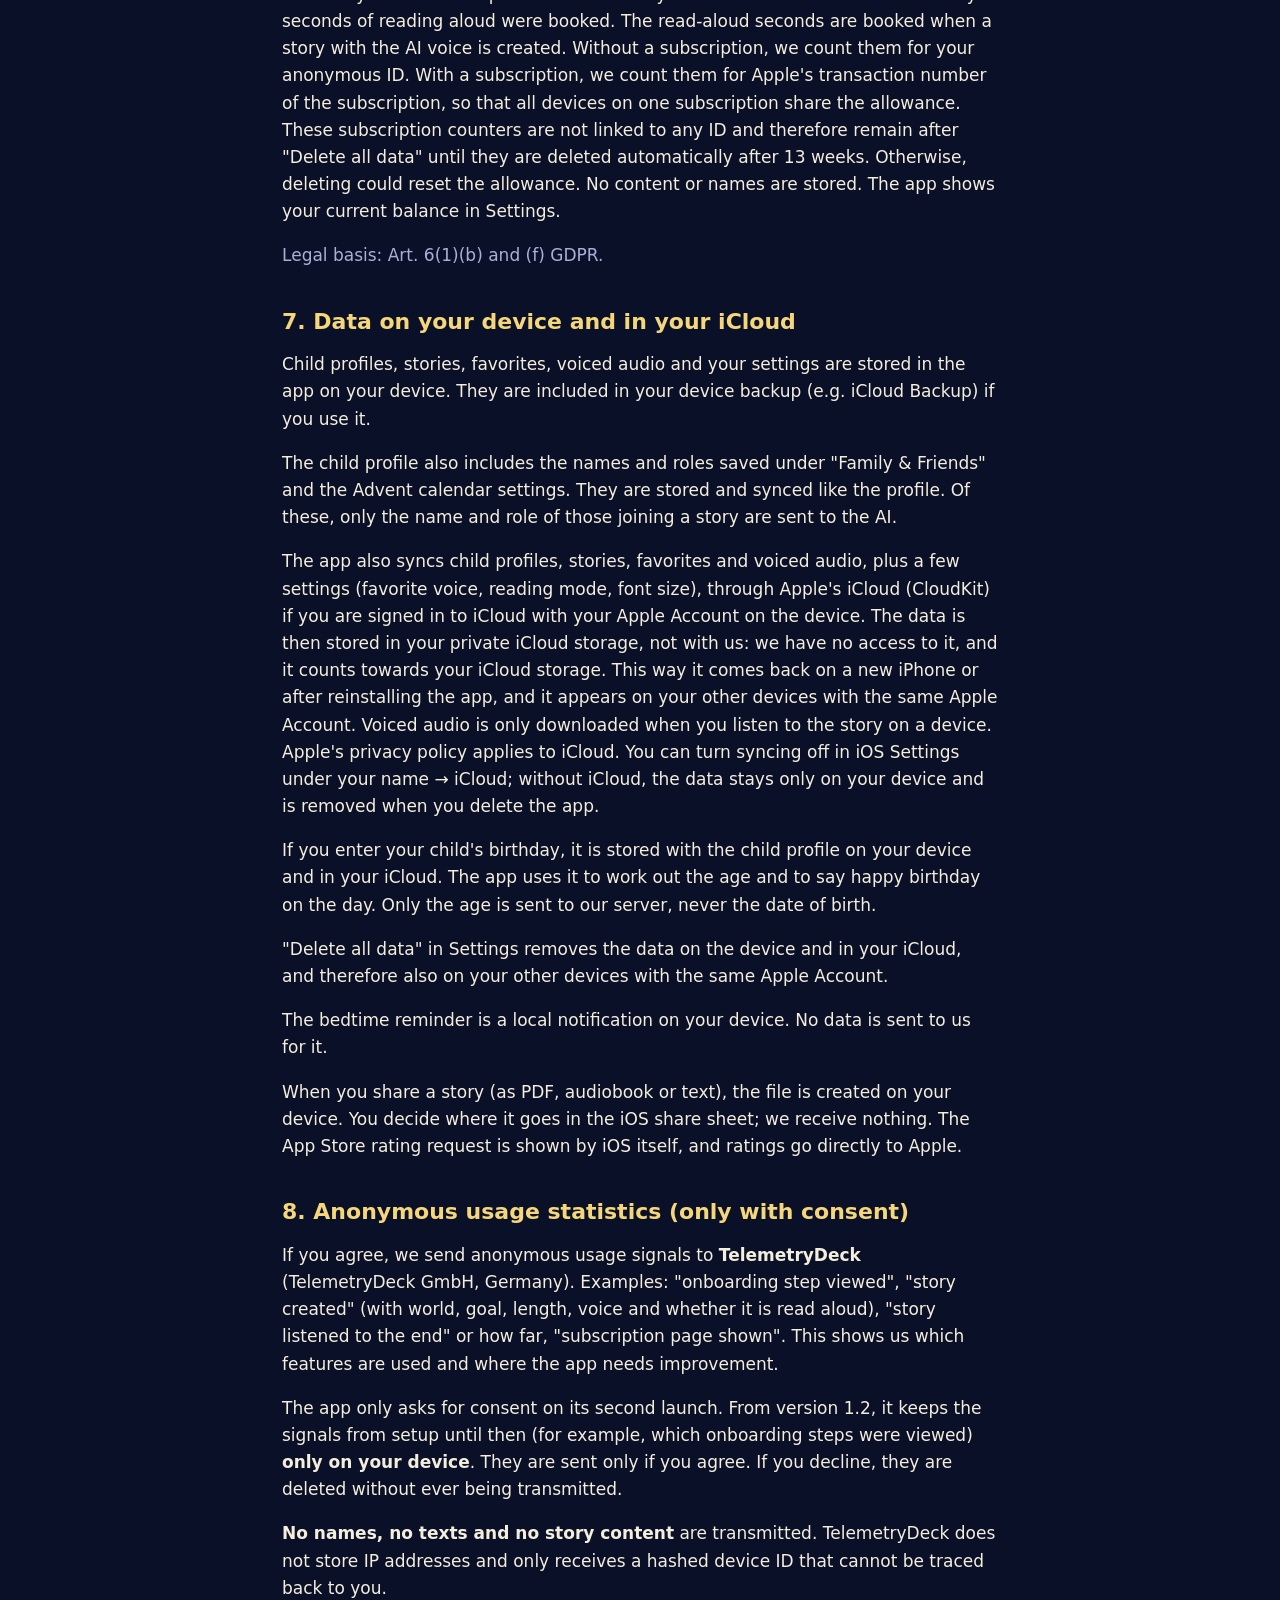
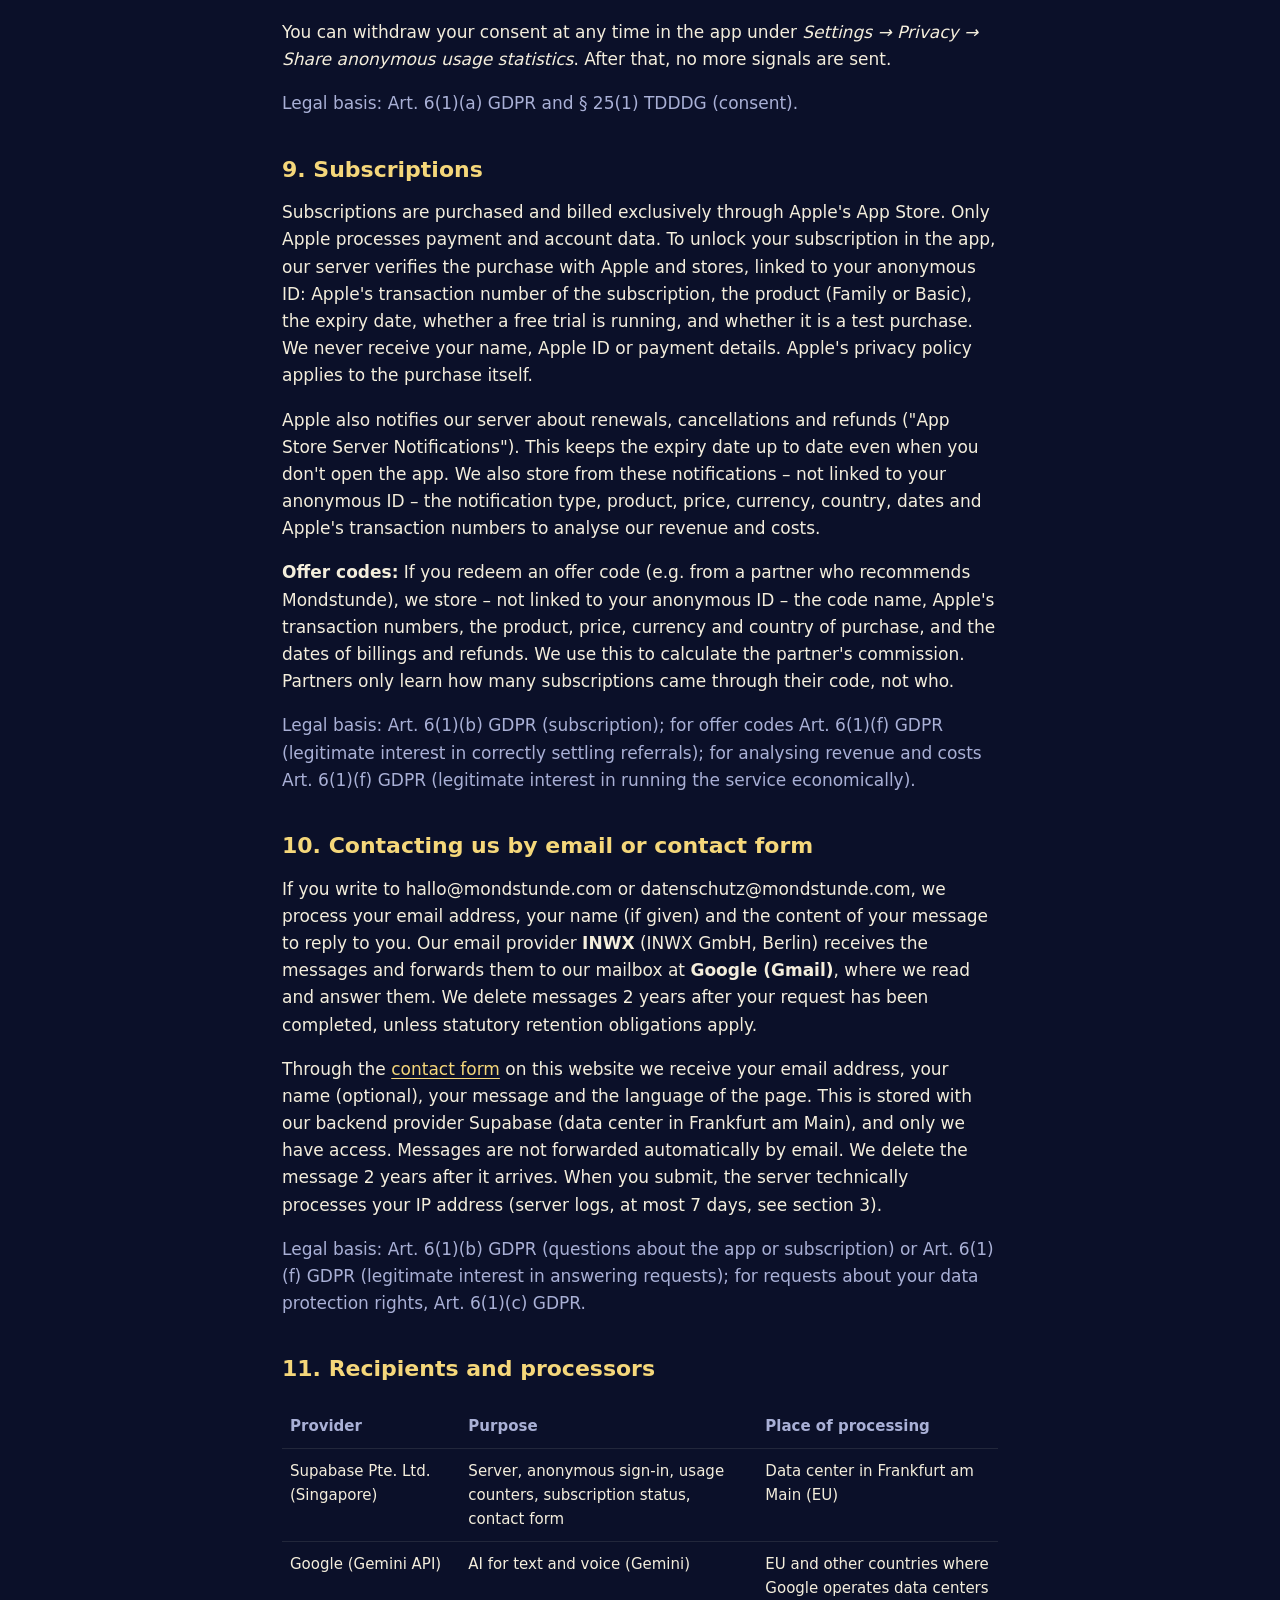
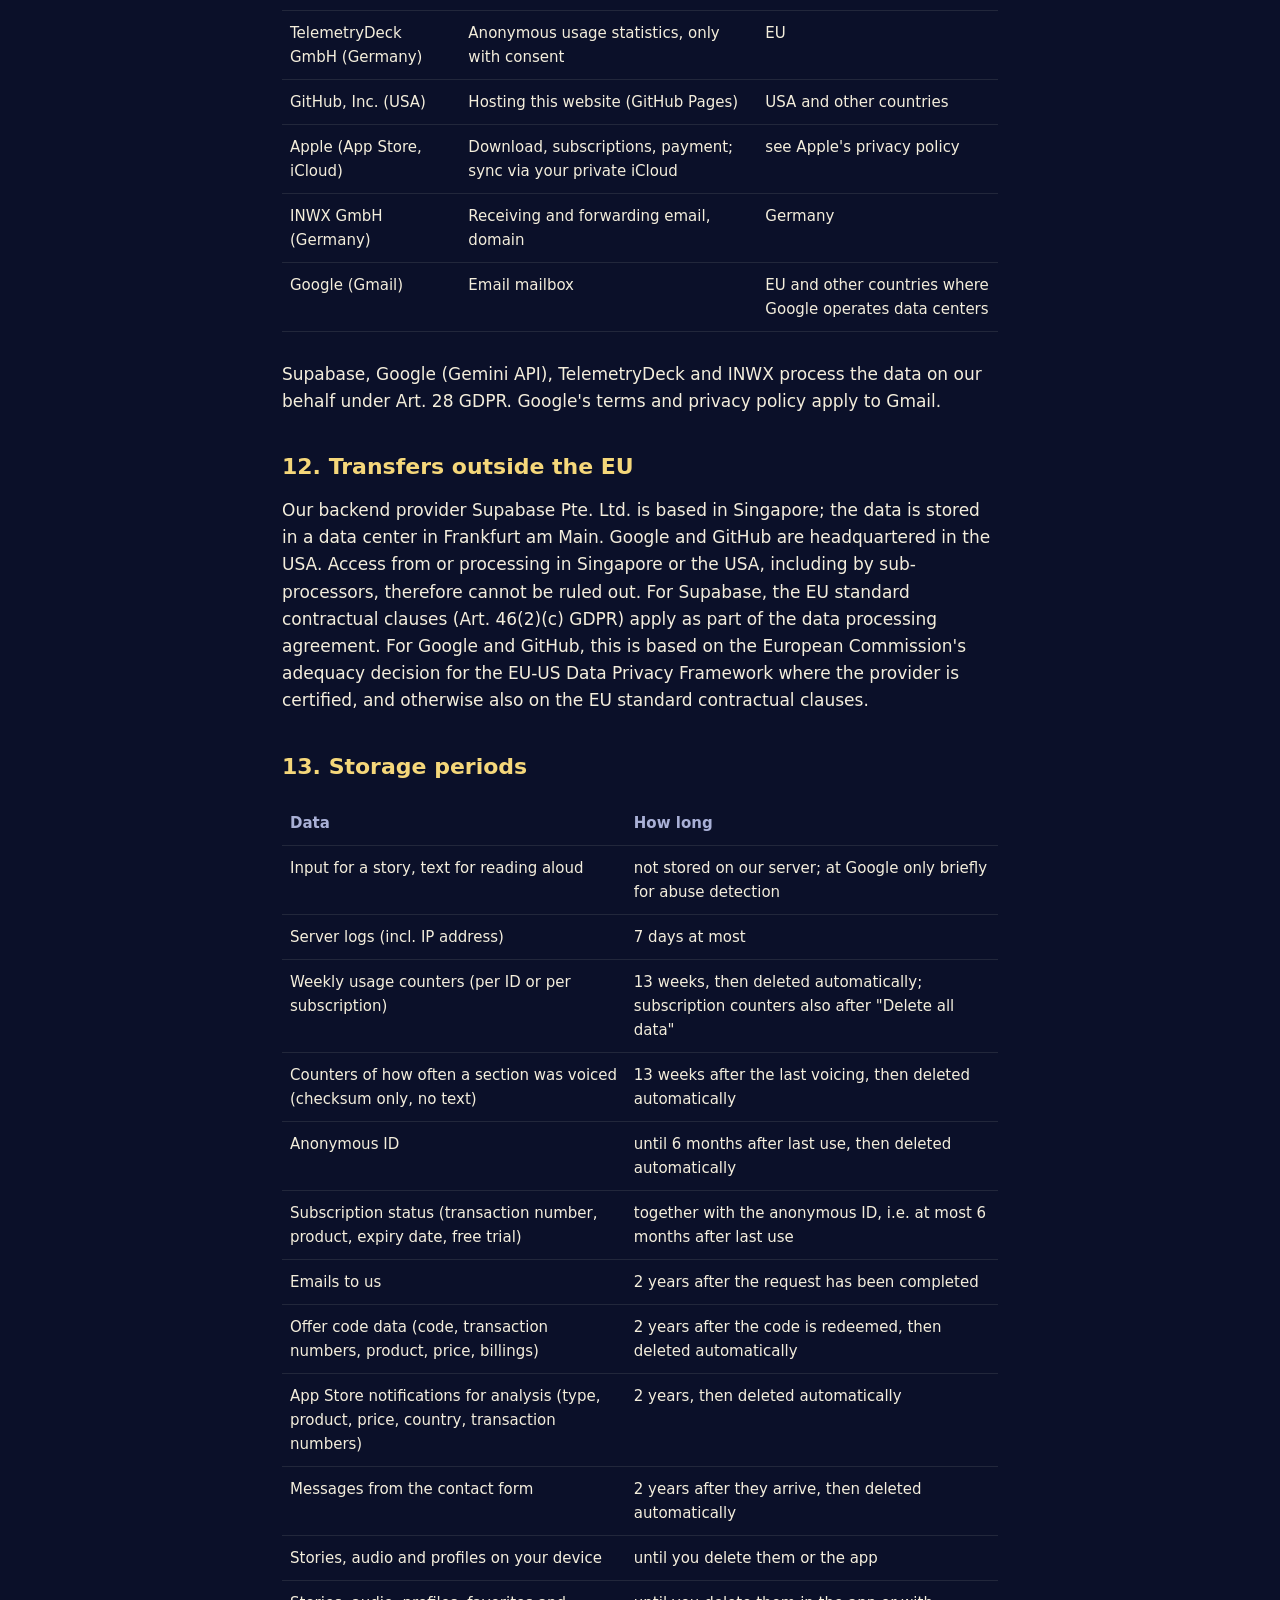
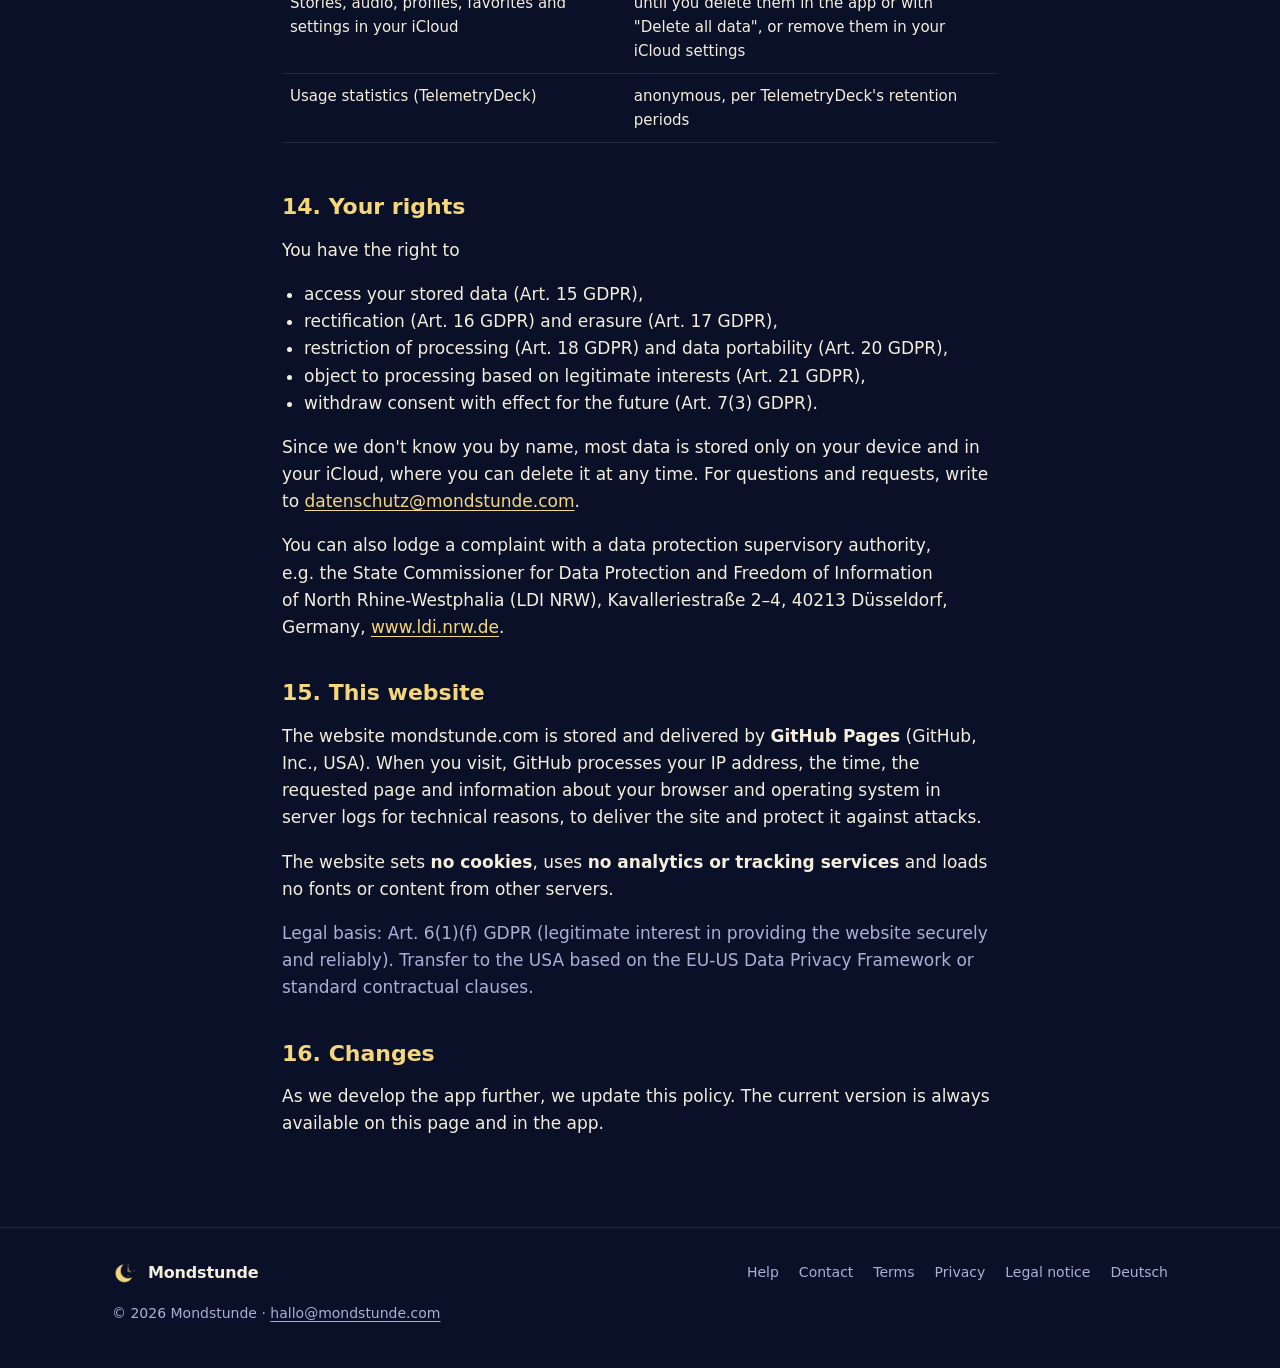
==== commit 8ba57f85: "Datenschutz: Statistik-Signale vom Einrichten bleiben bis zur Zustimmung auf dem Gerät Co-Authored-B" ====
--- a/datenschutz/index.html
+++ b/datenschutz/index.html
@@ -56,7 +56,7 @@
 <main>
 <div class="wrap narrow doc">
   <h1>Datenschutzerklärung</h1>
-  <p class="muted">App und Webseite „Mondstunde“ · Stand: 31. Oktober 2026</p>
+  <p class="muted">App und Webseite „Mondstunde“ · Stand: 2. November 2026</p>
 
   <section class="summary">
     <h2>Das Wichtigste in Kürze</h2>
@@ -215,8 +215,13 @@
   <p>
     Wenn du zustimmst, senden wir anonyme Nutzungssignale an <strong>TelemetryDeck</strong>
     (TelemetryDeck GmbH, Deutschland). Beispiele: „Onboarding-Schritt angesehen“, „Geschichte erstellt“
-    (mit Welt, Ziel und Länge), „Geschichte bis zum Ende gehört“, „Abo-Seite angezeigt“. So sehen wir,
-    welche Funktionen genutzt werden und wo die App verbessert werden muss.
+    (mit Welt, Ziel, Länge, Stimme und ob vorgelesen wird), „Geschichte bis zum Ende gehört“ oder bis wohin,
+    „Abo-Seite angezeigt“. So sehen wir, welche Funktionen genutzt werden und wo die App verbessert werden muss.
+  </p>
+  <p>
+    Nach der Einwilligung fragt die App erst beim zweiten Start. Ab Version 1.2 merkt sie sich bis dahin die Signale
+    vom Einrichten (zum Beispiel, welche Onboarding-Schritte angesehen wurden) <strong>nur auf deinem Gerät</strong>.
+    Gesendet werden sie erst, wenn du zustimmst. Lehnst du ab, werden sie gelöscht, ohne je übertragen zu werden.
   </p>
   <p>
     Dabei werden <strong>keine Namen, keine Texte und keine Inhalte der Geschichten</strong> übertragen.
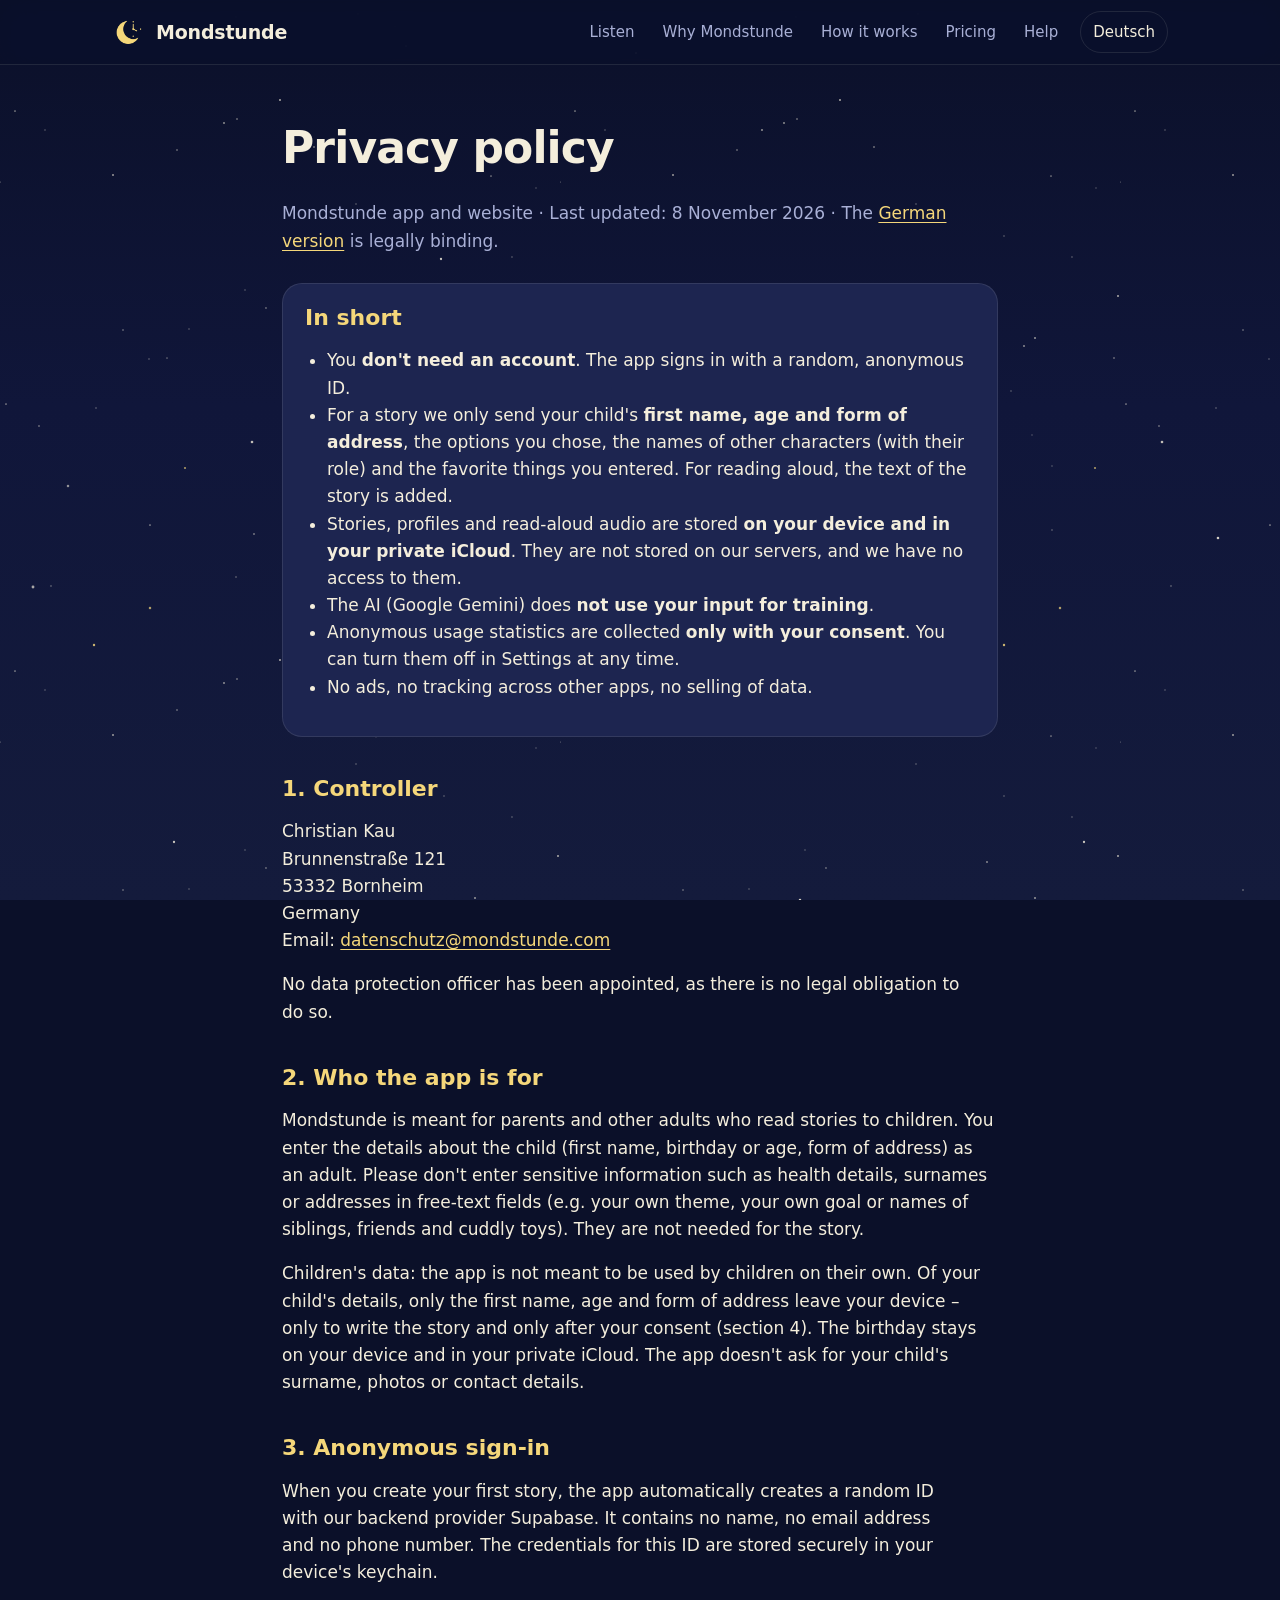
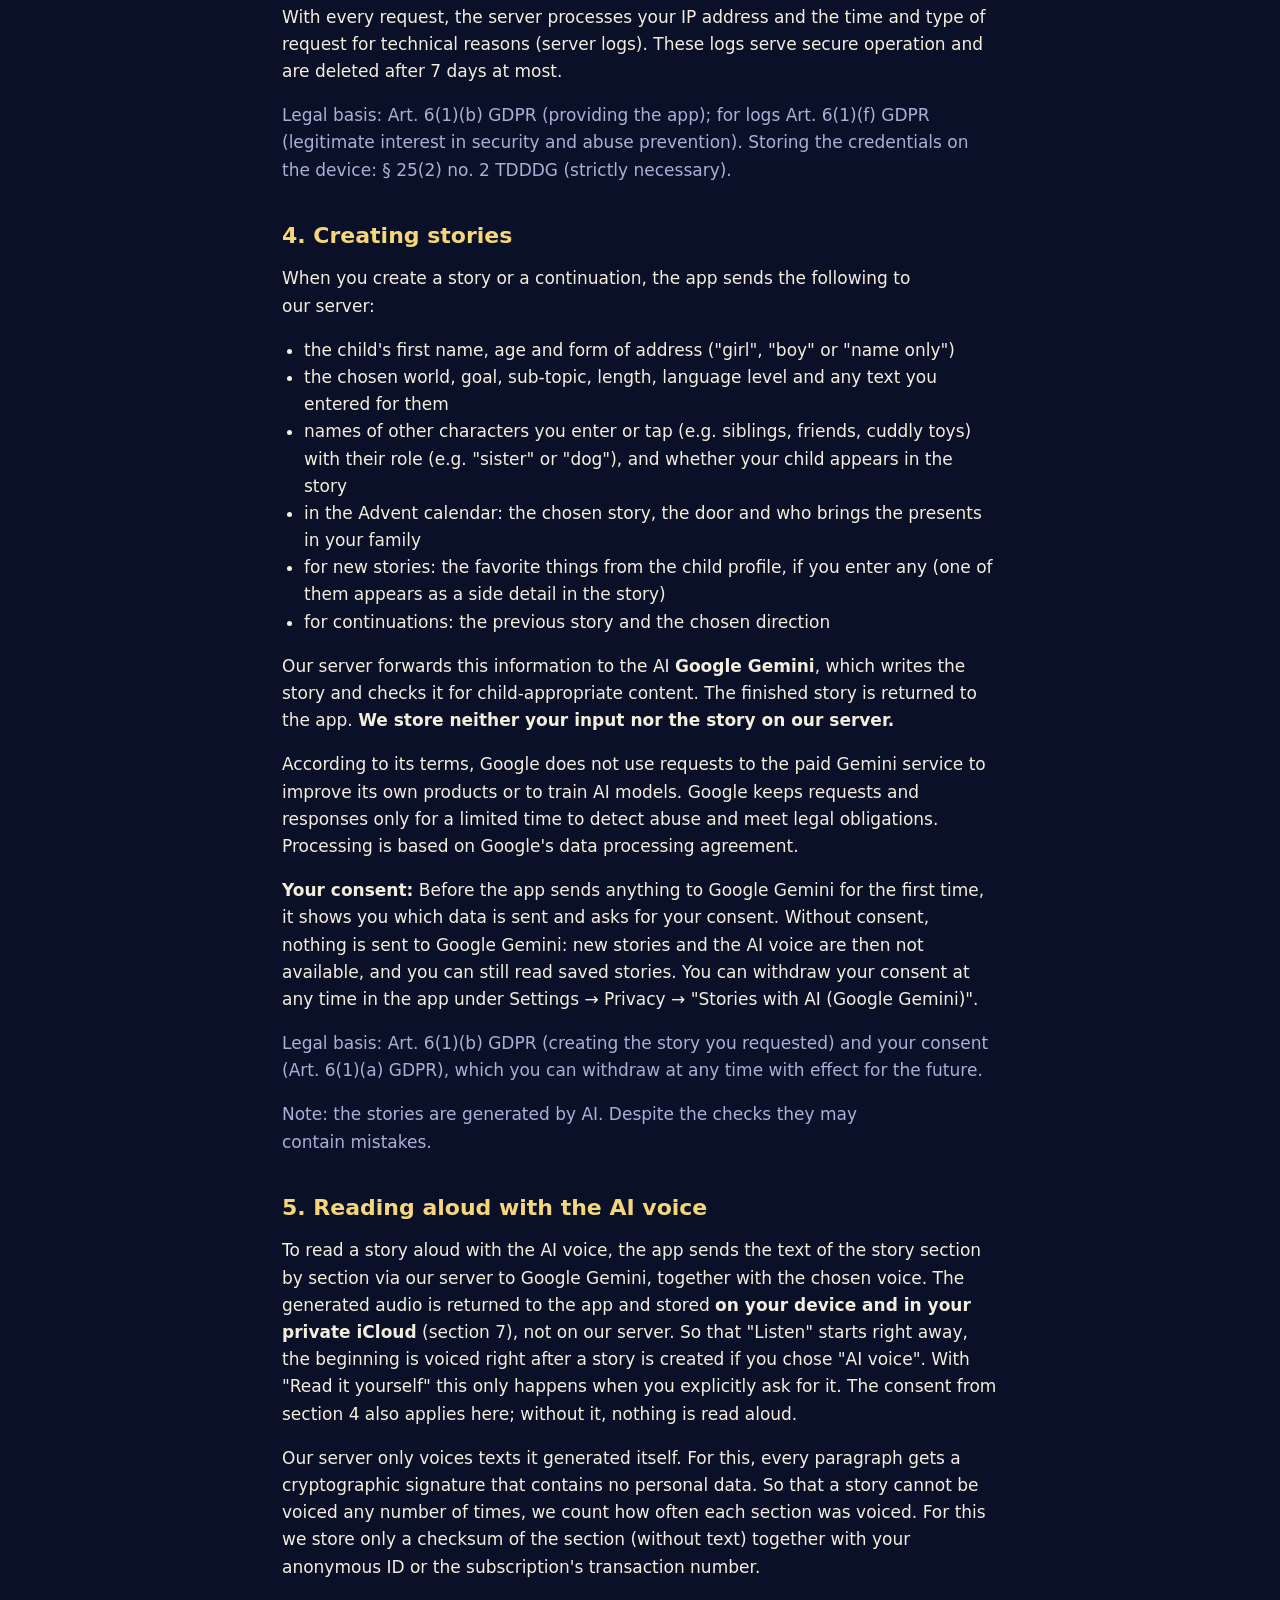
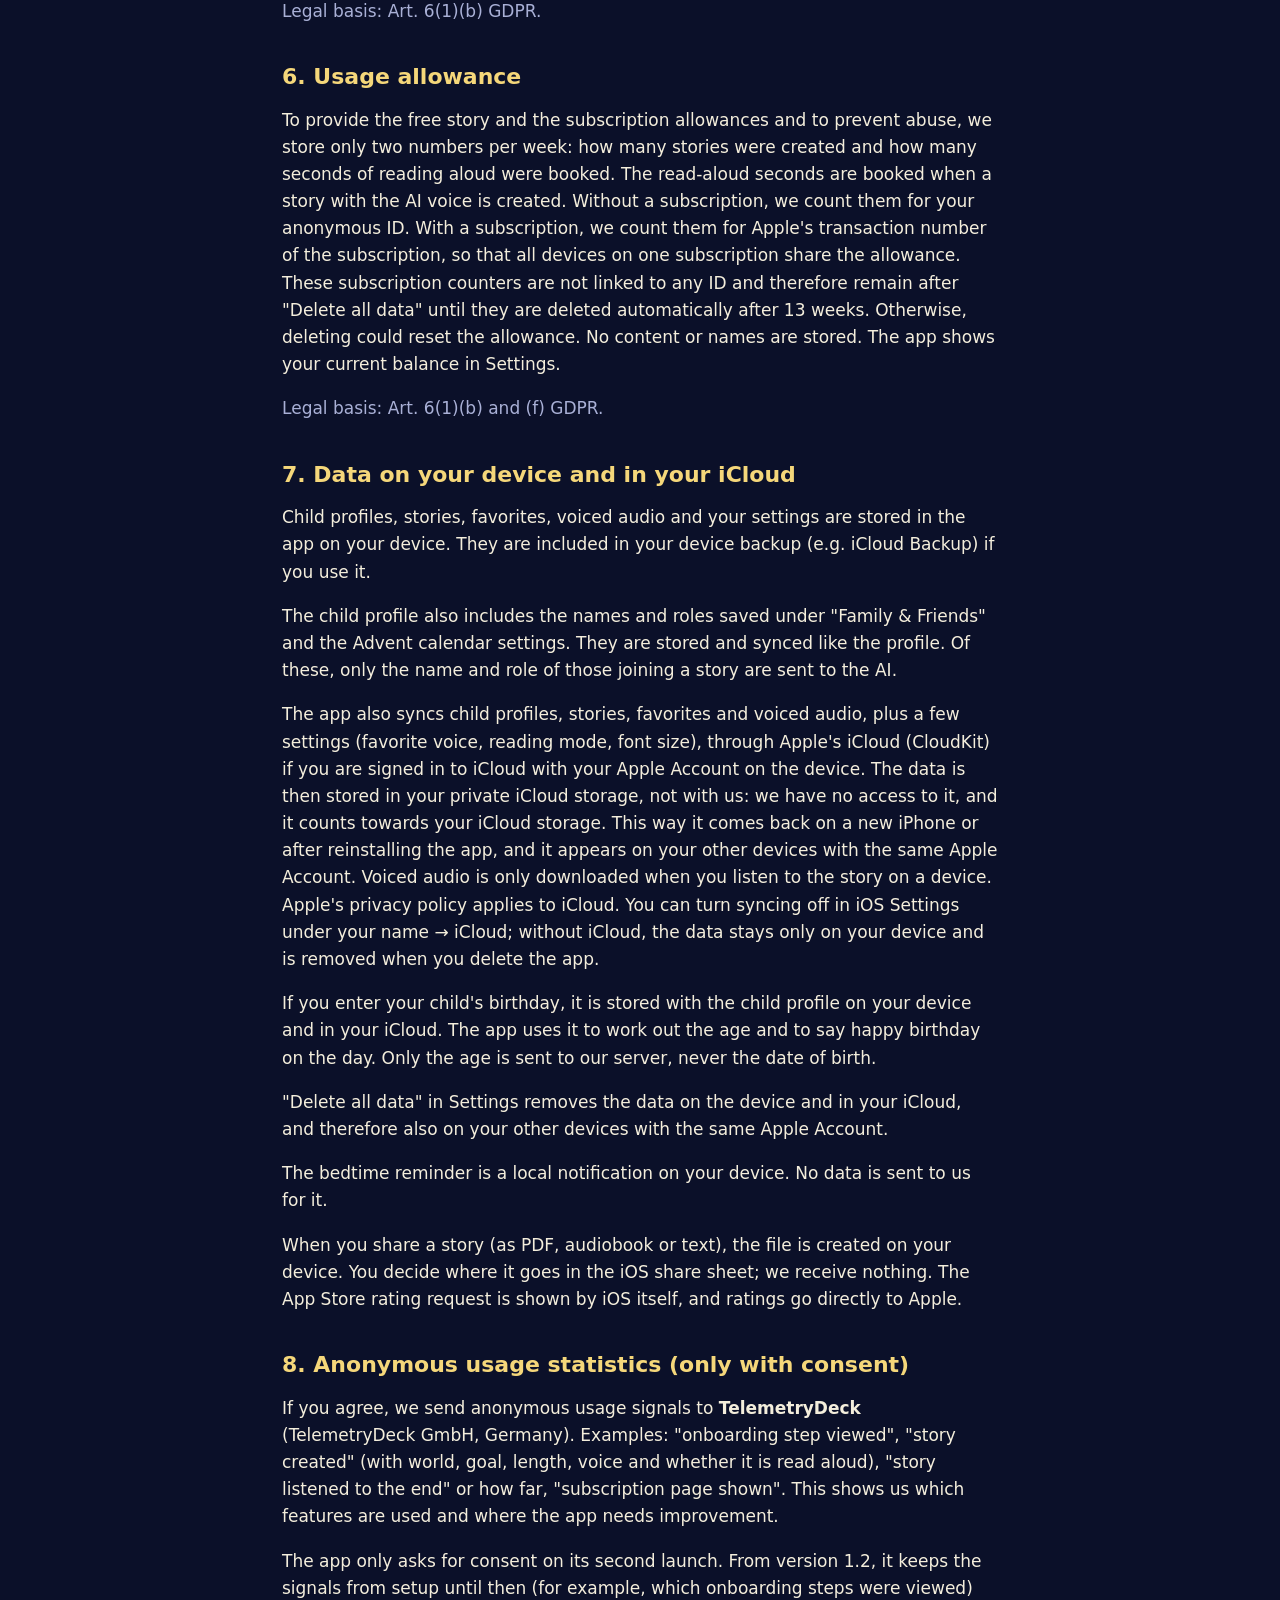
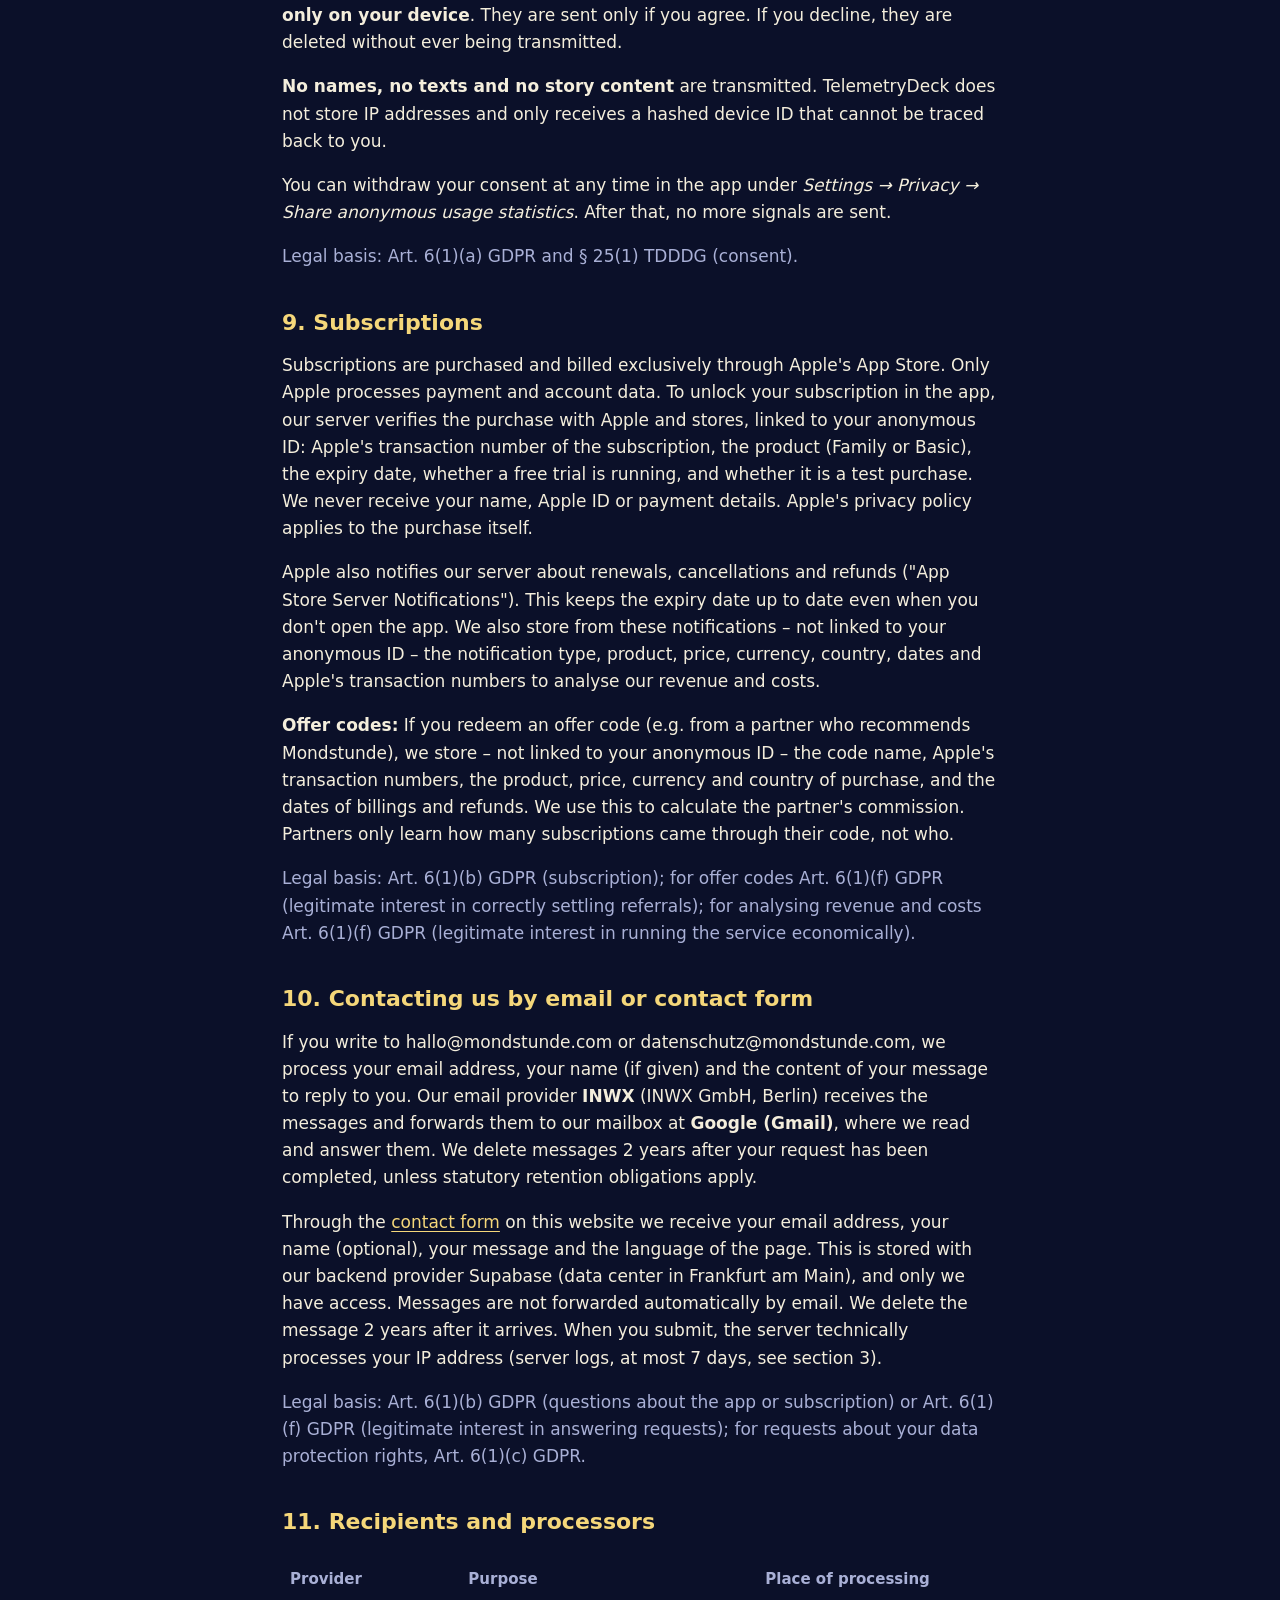
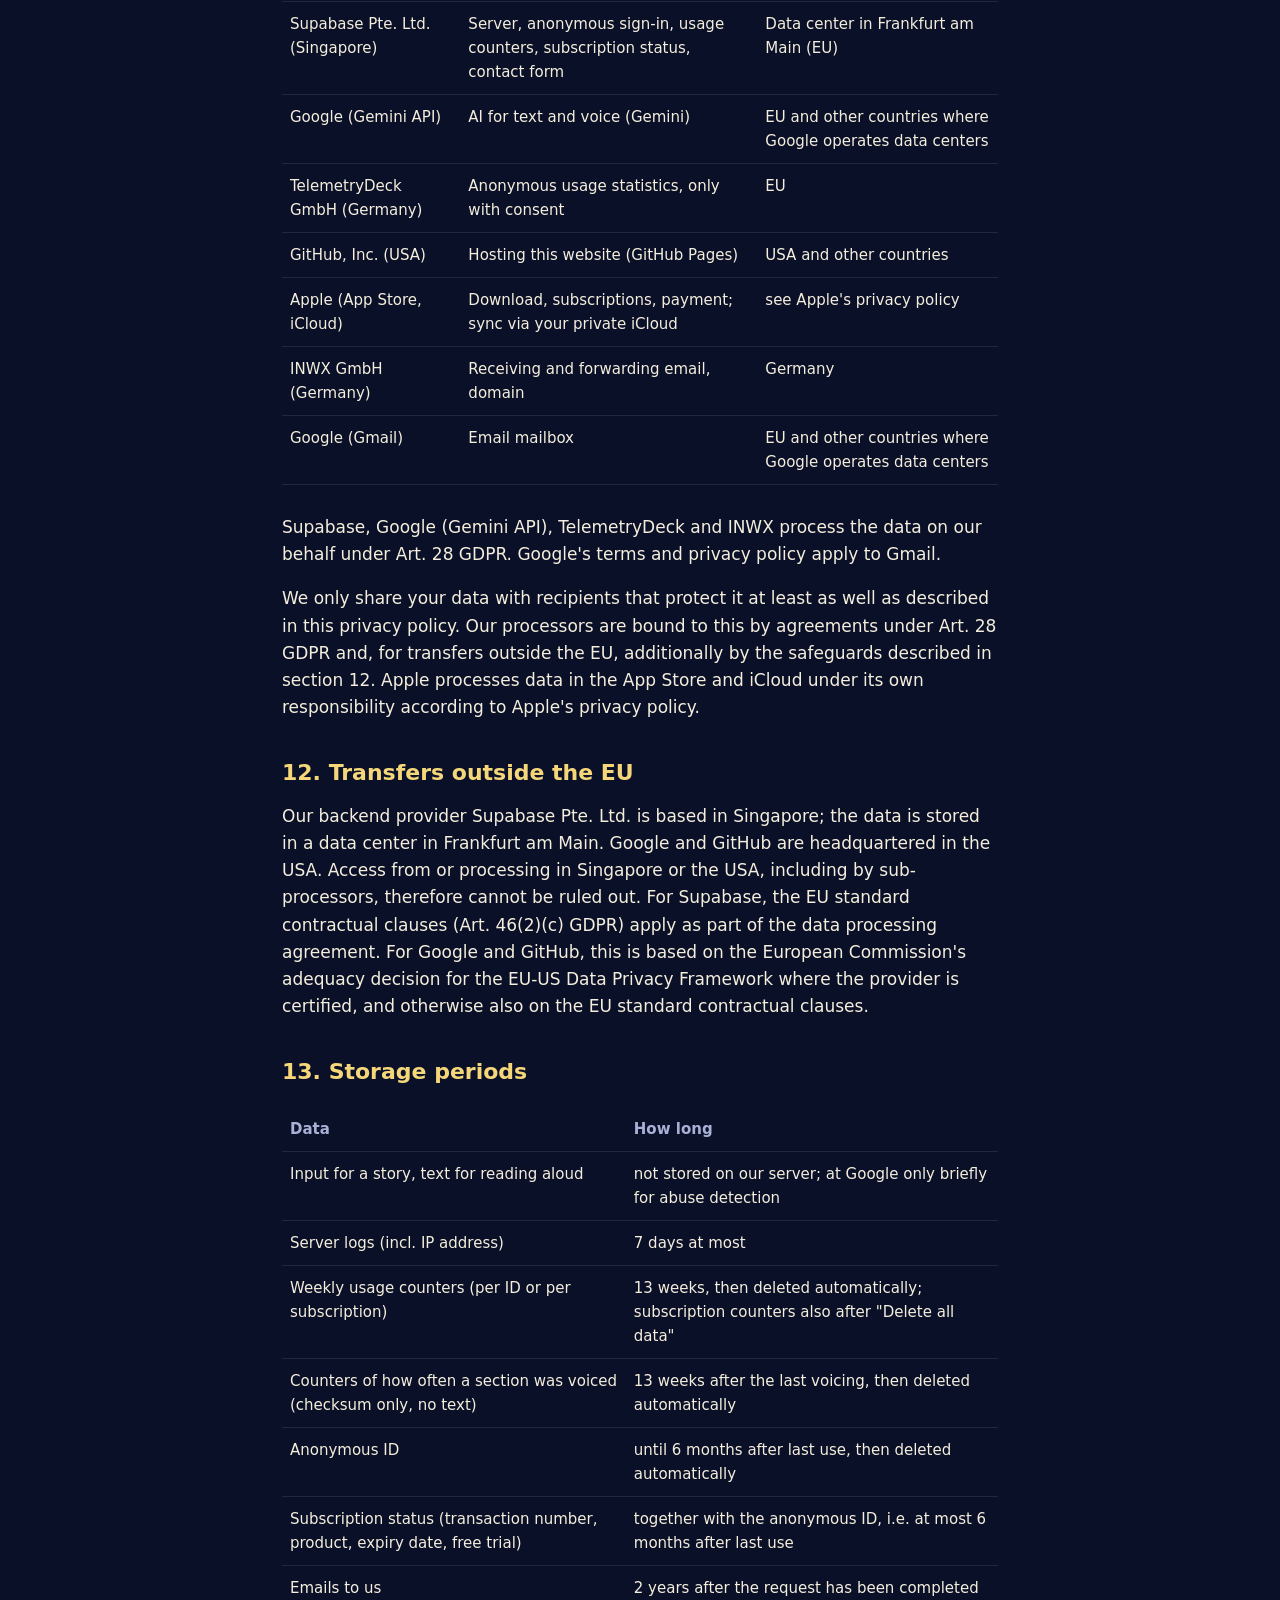
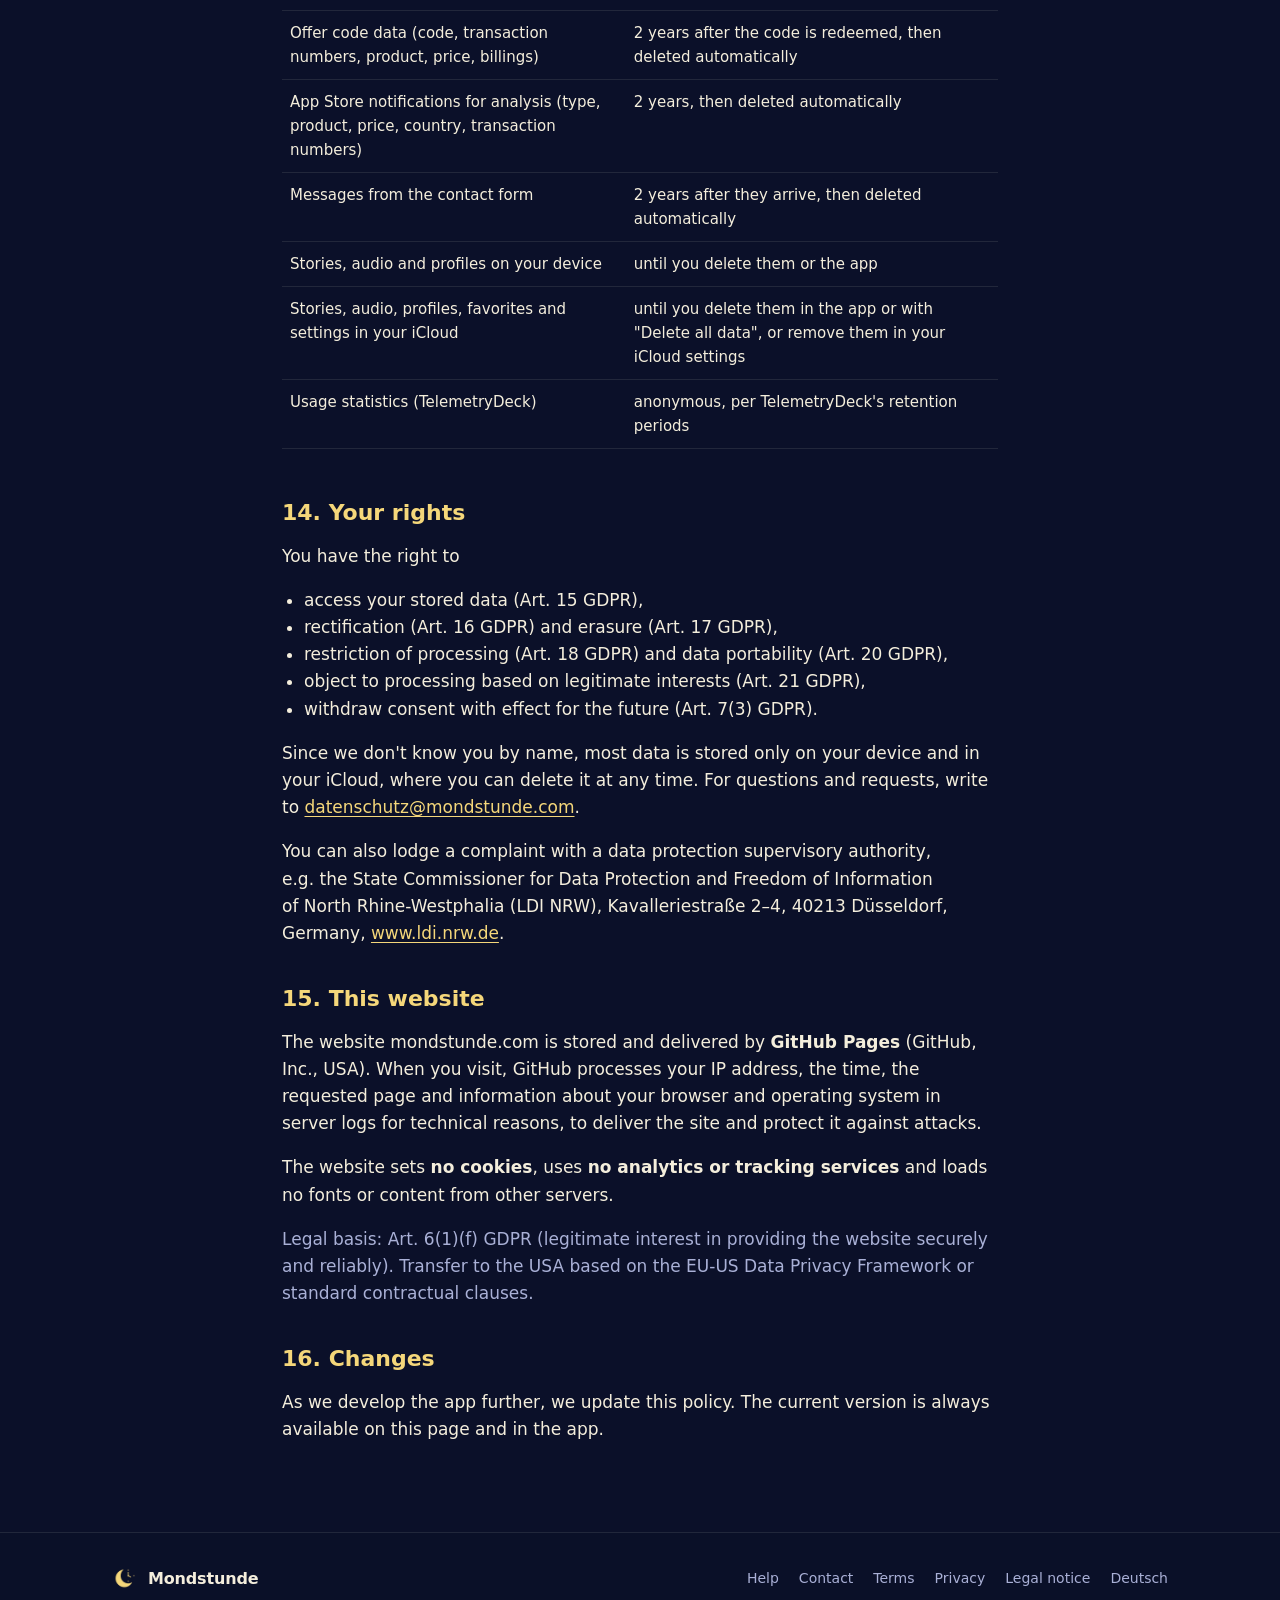
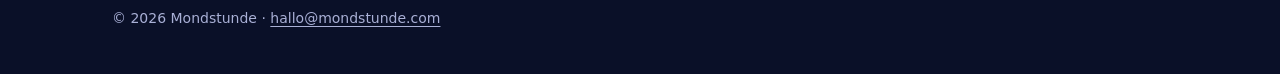
==== commit 375b4168: "Datenschutz: Daten von Kindern, gleichwertiger Schutz bei Empfängern (Stand 8.11.2026) Co-Authored-B" ====
--- a/datenschutz/index.html
+++ b/datenschutz/index.html
@@ -44,7 +44,7 @@
 <link rel="alternate" hreflang="x-default" href="https://mondstunde.com/en/privacy/">
 <link rel="icon" href="/assets/favicon.png" type="image/png">
 <link rel="apple-touch-icon" href="/assets/icon-180.png">
-<link rel="stylesheet" href="/assets/site.css?v=80012f61">
+<link rel="stylesheet" href="/assets/site.css?v=c92192a4">
 </head>
 <body>
 <header class="top">
@@ -56,7 +56,7 @@
 <main>
 <div class="wrap narrow doc">
   <h1>Datenschutzerklärung</h1>
-  <p class="muted">App und Webseite „Mondstunde“ · Stand: 2. November 2026</p>
+  <p class="muted">App und Webseite „Mondstunde“ · Stand: 8. November 2026</p>
 
   <section class="summary">
     <h2>Das Wichtigste in Kürze</h2>
@@ -88,6 +88,12 @@
     keine sensiblen Informationen wie Gesundheitsangaben, Nachnamen oder Adressen ein. Sie werden
     für die Geschichte nicht gebraucht.
   </p>
+  <p>
+    Daten von Kindern: Die App ist nicht dafür gedacht, dass Kinder sie allein bedienen. Von den Angaben zu deinem Kind
+    verlassen nur Vorname, Alter und Anrede das Gerät – nur zum Schreiben der Geschichte und erst nach deiner
+    Zustimmung (Abschnitt 4). Der Geburtstag bleibt auf deinem Gerät und in deiner privaten iCloud. Nachnamen, Fotos oder
+    Kontaktdaten des Kindes fragt die App nicht ab.
+  </p>
 
   <h2>3. Anonyme Anmeldung</h2>
   <p>
@@ -322,6 +328,10 @@
   </div>
   <p>Supabase, Google (Gemini API), TelemetryDeck und INWX verarbeiten die Daten in unserem Auftrag nach Art. 28 DSGVO.
     Für Gmail gelten die Bedingungen und die Datenschutzerklärung von Google.</p>
+  <p>Wir geben deine Daten nur an Empfänger weiter, die sie mindestens so gut schützen, wie es in dieser
+    Datenschutzerklärung beschrieben ist. Unsere Auftragsverarbeiter sind dazu durch Verträge nach Art. 28 DSGVO
+    verpflichtet, bei Übermittlungen außerhalb der EU zusätzlich durch die Garantien aus Abschnitt 12. Apple verarbeitet
+    Daten im App Store und in iCloud in eigener Verantwortung nach der Datenschutzrichtlinie von Apple.</p>
 
   <h2>12. Übermittlung in Länder außerhalb der EU</h2>
   <p>
--- a/assets/site.css
+++ b/assets/site.css
@@ -162,15 +162,40 @@
 .badge { background: var(--gold); color: var(--night-deep); font-size: 13px; font-weight: 700; padding: 4px 12px; border-radius: 999px; }
 .price { font-size: clamp(36px, 4.4vw, 44px); font-weight: 800; letter-spacing: -0.02em; margin: 14px 0 0; font-variant-numeric: tabular-nums; line-height: 1.1; }
 .price small { font-size: 16px; font-weight: 600; color: var(--mist); letter-spacing: 0; }
-.yearly { color: var(--mist); font-size: 15px; margin: 6px 0 0; }
-.monthly { color: var(--mist); font-size: 13px; margin: 2px 0 0; }
-.checks { list-style: none; padding: 20px 0 0; margin: 20px 0 0; border-top: 1px solid var(--line); display: grid; gap: 10px; }
-.checks li { position: relative; padding-left: 30px; }
-.checks li::before {
-  content: ""; position: absolute; left: 0; top: 0.2em; width: 20px; height: 20px; border-radius: 50%;
-  background: var(--gold-soft) url("data:image/svg+xml,%3Csvg xmlns='http://www.w3.org/2000/svg' viewBox='0 0 24 24' fill='none' stroke='%23F5D77A' stroke-width='3' stroke-linecap='round' stroke-linejoin='round'%3E%3Cpath d='M5 12.5l4.5 4.5L19 7.5'/%3E%3C/svg%3E") center / 12px no-repeat;
-}
 .pricing .note { margin-top: 18px; }
+.plan .tagline { color: var(--mist); font-size: 15px; margin: 6px 0 0; }
+/* Jahres- und Monatsabo je Kachel, beide mit dem Betrag, der abgebucht wird */
+.options { display: grid; gap: 10px; margin-top: 18px; }
+.option { border: 1px solid var(--line); border-radius: 18px; padding: 12px 16px 13px; background: rgba(244, 238, 220, 0.03); }
+.option-head { display: flex; align-items: center; justify-content: space-between; gap: 10px; color: var(--mist); font-size: 14px; font-weight: 600; }
+.option .price { font-size: clamp(28px, 3.2vw, 32px); margin: 2px 0 0; }
+.option .per-month { color: var(--mist); font-size: 13px; margin: 2px 0 0; }
+.option .save { color: var(--gold); background: var(--gold-soft); font-size: 12px; font-weight: 700; padding: 2px 9px; border-radius: 999px; }
+
+/* Unterschiede Familie/Basis unter den Preis-Kacheln (wie im Abo-Angebot der App), bewusst kompakt */
+.compare { max-width: 860px; margin: 20px auto 0; background: var(--card); border: 1px solid var(--line); border-radius: 22px; padding: 16px clamp(16px, 3vw, 26px) 16px; text-align: left; font-size: 15px; }
+.compare h3 { font-size: 17px; margin: 0; }
+.compare table { width: 100%; border-collapse: collapse; margin-top: -24px; }
+.compare col.plan-col { width: 104px; }
+.compare th, .compare td { text-align: center; }
+.compare thead th { font-size: 14px; font-weight: 700; padding: 6px 0; color: var(--mist); }
+.compare thead th.pick { color: var(--cream); border-radius: 12px 12px 0 0; }
+.compare tbody th[scope="row"] { text-align: left; font-weight: 500; padding: 7px 12px 7px 0; border-top: 1px solid var(--line); }
+.compare tbody td { padding: 7px 0; border-top: 1px solid var(--line); }
+.compare .pick { background: rgba(245, 215, 122, 0.07); }
+.compare .amount { font-weight: 700; color: var(--gold); }
+.compare .amount.less { font-weight: 500; color: var(--mist); }
+.compare .no { color: var(--mist); opacity: 0.6; }
+.compare .yes {
+  display: inline-block; width: 20px; height: 20px; border-radius: 50%; vertical-align: middle;
+  background: var(--gold-soft) url("data:image/svg+xml,%3Csvg xmlns='http://www.w3.org/2000/svg' viewBox='0 0 24 24' fill='none' stroke='%23F5D77A' stroke-width='3' stroke-linecap='round' stroke-linejoin='round'%3E%3Cpath d='M5 12.5l4.5 4.5L19 7.5'/%3E%3C/svg%3E") center / 11px no-repeat;
+}
+.compare .both { color: var(--mist); font-size: 14px; margin: 10px 0 0; }
+@media (max-width: 560px) {
+  .compare { font-size: 14px; }
+  .compare col.plan-col { width: 70px; }
+}
+}
 
 /* Häufige Fragen (Startseite und Hilfe) */
 .faq { display: grid; gap: 10px; max-width: 820px; }
@@ -316,6 +341,10 @@
 }
 .story-text p:hover { color: rgba(244, 238, 220, 0.9); }
 .story-text p.reading { color: var(--cream); border-left-color: var(--gold); }
+/* Wort-Markierung beim Vorlesen: das gesprochene Wort leuchtet kurz golden auf und klingt sanft wieder ab. */
+.story-text .w { transition: color .8s ease-out, text-shadow .8s ease-out; }
+.story-text .w.now { color: var(--gold); text-shadow: 0 0 14px rgba(245, 215, 122, 0.35); transition-duration: .12s; }
+@media (prefers-reduced-motion: reduce) { .story-text .w, .story-text .w.now { transition: none; text-shadow: none; } }
 .story-text.collapsed { -webkit-mask-image: linear-gradient(180deg, #000 55%, transparent); mask-image: linear-gradient(180deg, #000 55%, transparent); }
 .story-text.collapsed .later { display: none; }
 .more-toggle { font: 700 15px/1.2 var(--font); color: var(--gold); background: none; border: 0; padding: 6px 0; cursor: pointer; }
